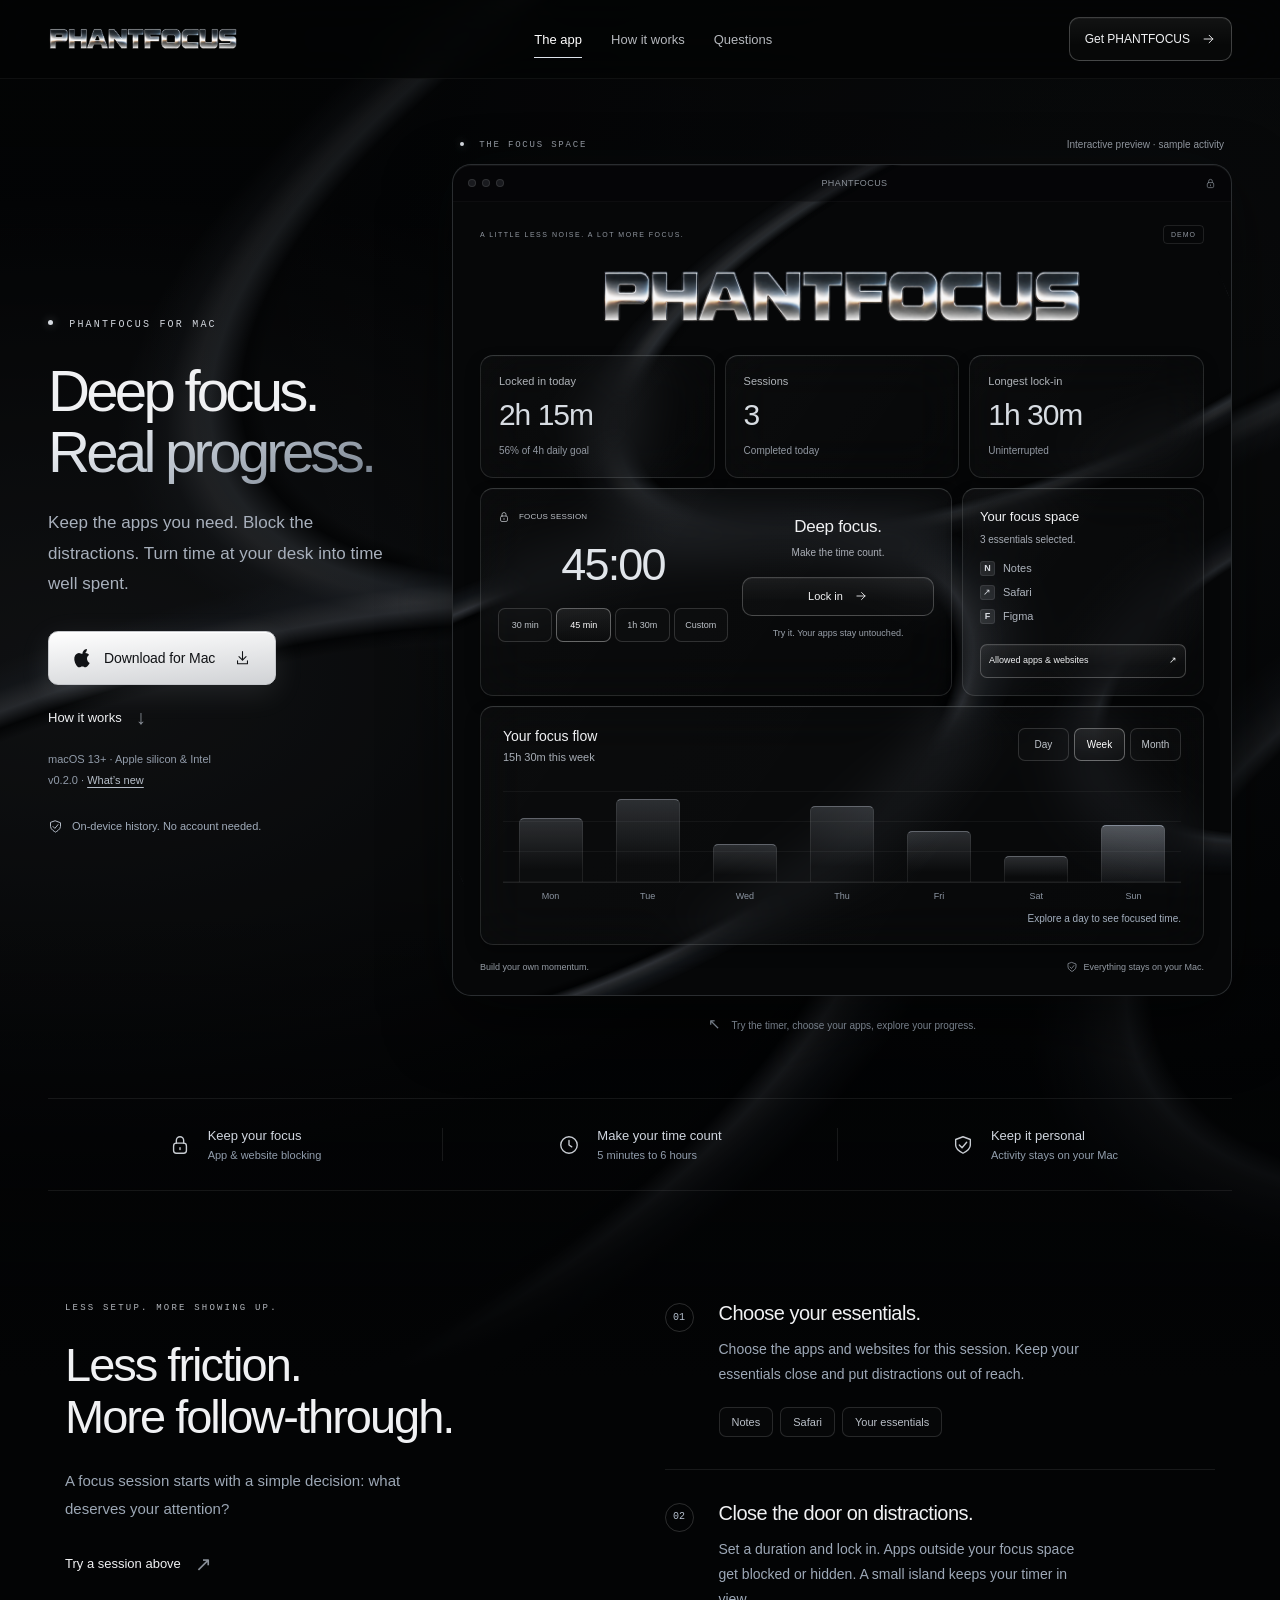
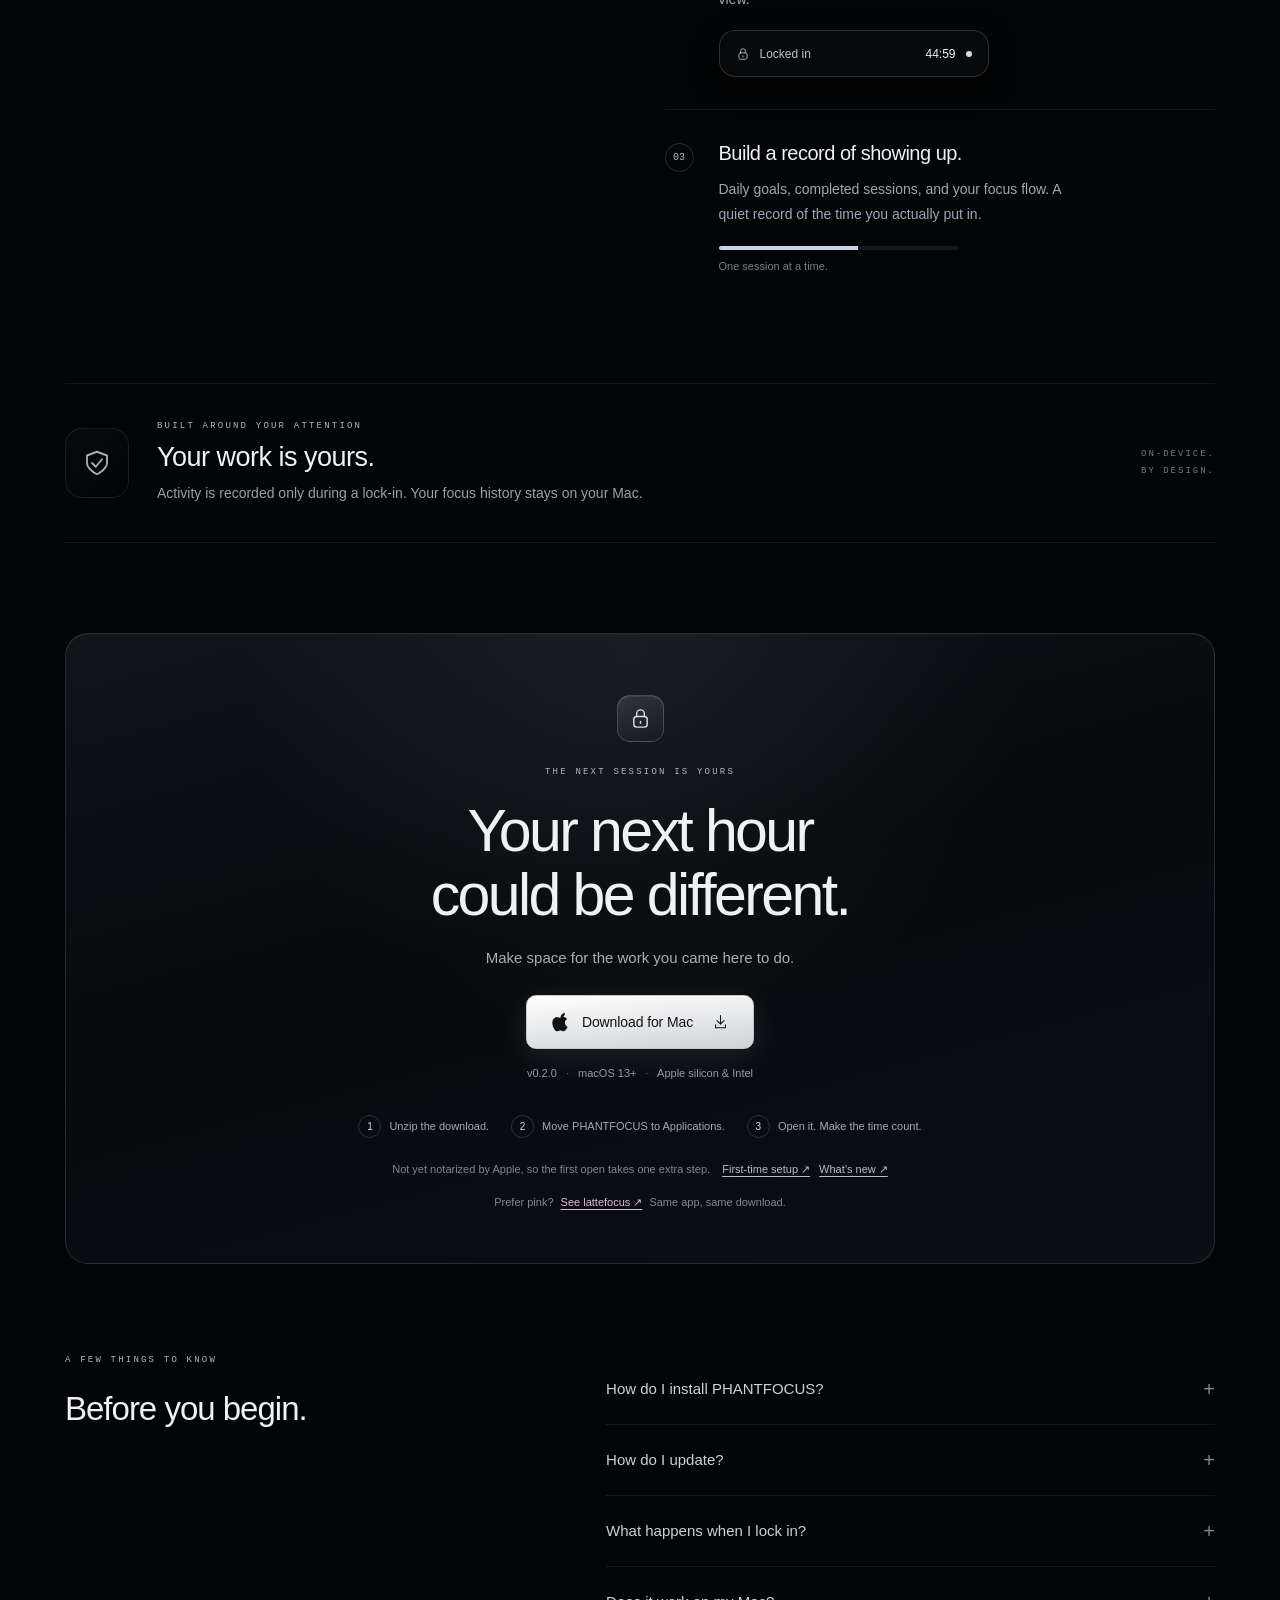
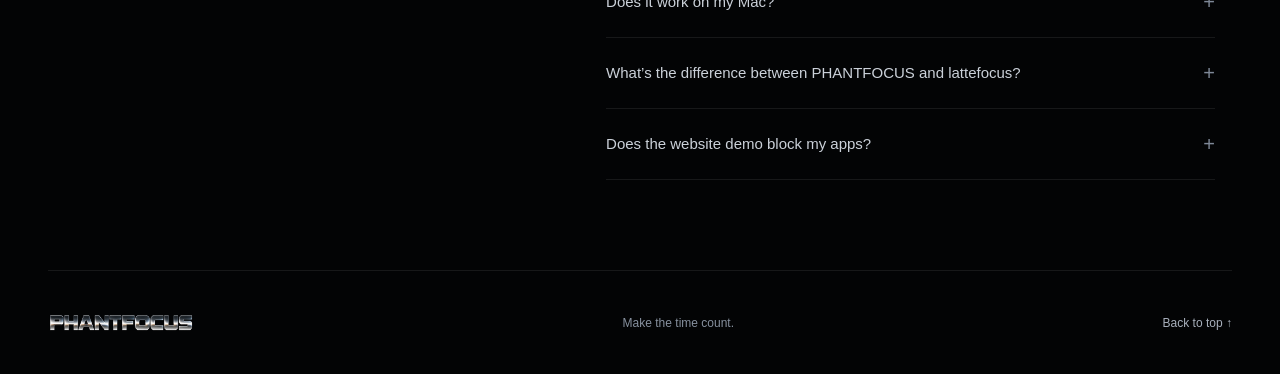
==== index.html @ ef70e416 "Website 0.2.0" ====
<!doctype html>
<html lang="en">
<head>
  <meta charset="utf-8">
  <meta name="viewport" content="width=device-width, initial-scale=1">
  <meta name="theme-color" content="#030405">
  <meta name="description" content="Make the time count. PHANTFOCUS for Mac gives your work a distraction-free space, a focus timer, and a clear view of your progress.">
  <title>PHANTFOCUS — Make the time count.</title>
  <link rel="canonical" href="https://megamind-rgb.github.io/phantfocus/">
  <meta property="og:type" content="website">
  <meta property="og:site_name" content="PHANTFOCUS">
  <meta property="og:title" content="PHANTFOCUS — Make the time count.">
  <meta property="og:description" content="A focus app for your Mac: keep the apps you need, block the distractions, and see how much you actually locked in. For macOS 13 and later, Apple silicon and Intel.">
  <meta property="og:url" content="https://megamind-rgb.github.io/phantfocus/">
  <meta property="og:image" content="https://megamind-rgb.github.io/phantfocus/assets/social-preview.jpg">
  <meta property="og:image:width" content="1200">
  <meta property="og:image:height" content="630">
  <meta property="og:image:alt" content="PHANTFOCUS: Deep focus. Real progress. The dashboard in black silk and chrome.">
  <meta name="twitter:card" content="summary_large_image">
  <link rel="icon" type="image/svg+xml" href="assets/app-icon.svg">
  <link rel="stylesheet" href="style.css">
  <!-- release.js (version, size, download link) comes first: app.js puts it on the page. -->
  <script src="release.js" defer></script>
  <script src="app.js" defer></script>
</head>
<body>
  <a class="skip" href="#main">Skip to content</a>
  <div class="silk" aria-hidden="true"></div>
  <svg class="icon-library" xmlns="http://www.w3.org/2000/svg" aria-hidden="true"><defs>
    <symbol id="arrow" viewBox="0 0 24 24"><path d="M5 12h14m-6-6 6 6-6 6"/></symbol>
    <symbol id="download" viewBox="0 0 24 24"><path d="M12 3v12m-5-5 5 5 5-5M5 16v4h14v-4"/></symbol>
    <symbol id="lock" viewBox="0 0 24 24"><rect x="5" y="10" width="14" height="11" rx="3"/><path d="M8 10V7a4 4 0 0 1 8 0v3m-4 5v2"/></symbol>
    <symbol id="shield" viewBox="0 0 24 24"><path d="m12 3 8 3v6c0 5-8 9-8 9s-8-4-8-9V6Z"/><path d="m8 12 3 3 5-6"/></symbol>
    <symbol id="clock" viewBox="0 0 24 24"><circle cx="12" cy="12" r="9"/><path d="M12 7v5l3 2"/></symbol>
    <symbol id="spark" viewBox="0 0 24 24"><path d="m12 3 2.5 6.5L21 12l-6.5 2.5L12 21l-2.5-6.5L3 12l6.5-2.5Z"/></symbol>
    <symbol id="check" viewBox="0 0 24 24"><path d="m5 12 4 4L19 6"/></symbol>
    <symbol id="apple" viewBox="0 0 24 24"><path fill="currentColor" stroke="none" d="M16.6 1.3c.2 1.8-.5 3.2-1.4 4.2-.9 1-2.3 1.8-3.8 1.7-.2-1.7.6-3.2 1.5-4.2 1-1 2.5-1.7 3.7-1.7ZM20 17.9c-.5 1.1-.8 1.6-1.5 2.6-.9 1.2-2.1 2.7-3.6 2.7-1.4 0-1.8-.9-3.7-.9-1.8 0-2.3.9-3.7.9-1.5 0-2.6-1.3-3.5-2.5C1.4 17 .8 11.7 2.5 9c1.2-1.9 3-3 4.7-3 1.5 0 2.6 1 3.9 1s2.4-1 4-1c1.5 0 3.1.9 4.2 2.3-3.7 2-3.1 7.2.7 9.6Z"/></symbol>
  </defs></svg>
  <div class="header-shell"><header class="site-header wrap">
    <a class="brand" href="#" aria-label="PHANTFOCUS home"><span class="chrome-wordmark"><img src="assets/phantfocus-chrome-wordmark.png" alt="PHANTFOCUS" width="2172" height="724"></span></a>
    <nav aria-label="Main navigation"><a href="#the-app">The app</a><a href="#how-it-works">How it works</a><a href="#questions">Questions</a></nav>
    <a class="button button-small" href="#download-app">Get PHANTFOCUS <svg><use href="#arrow"/></svg></a>
  </header></div>
  <main id="main">
    <section class="hero wrap" aria-labelledby="hero-title">
      <div class="hero-message"><p class="eyebrow"><span class="status-dot"></span> PHANTFOCUS FOR MAC</p>
      <h1 id="hero-title">Deep focus.<br><span>Real progress.</span></h1>
      <p class="hero-copy">Keep the apps you need. Block the distractions. Turn time at your desk into time well spent.</p>
      <div class="hero-actions"><a class="button button-primary" href="https://github.com/megamind-rgb/phantfocus/releases/latest/download/PHANTFOCUS.zip" data-release-link><svg><use href="#apple"/></svg> Download for Mac <svg class="download-icon"><use href="#download"/></svg></a><a class="text-link" href="#how-it-works">How it works <span>↓</span></a></div>
      <p class="compatibility"><span class="compat-line"><span class="release-value" data-release="minimum">macOS 13+</span> · Apple silicon & Intel</span><span class="compat-line"><span class="release-value" data-release="version">Latest version</span><span class="release-value" data-release-if="size" hidden> · <span class="release-value" data-release="size"></span></span> · <a class="release-link" data-release="notes" href="https://github.com/megamind-rgb/phantfocus/releases/latest">What’s new</a></span></p><div class="hero-assurance"><svg><use href="#shield"/></svg><span>On-device history. No account needed.</span></div></div>
      <div class="product-stage" id="the-app">
        <div class="stage-caption"><span><span class="status-dot"></span> THE FOCUS SPACE</span><span>Interactive preview · sample activity</span></div>
        <div class="app-window">
          <div class="window-top"><span class="traffic-lights" aria-hidden="true"><i></i><i></i><i></i></span><span>PHANTFOCUS</span><svg><use href="#lock"/></svg></div>
          <div class="dashboard">
            <div class="dashboard-top"><span class="dashboard-date">A LITTLE LESS NOISE. A LOT MORE FOCUS.</span><span class="demo-tag">DEMO</span></div>
            <div class="dashboard-brand chrome-wordmark"><img src="assets/phantfocus-chrome-wordmark.png" width="2172" height="724" alt="PHANTFOCUS"></div>
            <div class="metrics">
              <div class="glass metric"><span>Locked in today</span><strong>2h 15m</strong><small>56% of 4h daily goal</small></div>
              <div class="glass metric"><span>Sessions</span><strong>3</strong><small>Completed today</small></div>
              <div class="glass metric"><span>Longest lock-in</span><strong>1h 30m</strong><small>Uninterrupted</small></div>
            </div>
            <div class="session-grid">
              <div class="glass focus-panel">
                <div class="timer-side"><span class="panel-eyebrow"><svg><use href="#lock"/></svg> <span id="timer-label">FOCUS SESSION</span></span><output id="timer" role="timer" aria-live="off" aria-label="Preview countdown">45:00</output><div class="durations" role="group" aria-label="Preview duration"><button type="button" data-minutes="30" aria-pressed="false">30 min</button><button type="button" data-minutes="45" aria-pressed="true">45 min</button><button type="button" data-minutes="90" aria-pressed="false">1h 30m</button><button type="button" id="custom-duration" aria-pressed="false">Custom</button></div></div>
                <div class="focus-action"><h3>Deep focus.</h3><p>Make the time count.</p><button type="button" class="button" id="start-demo">Lock in <svg><use href="#arrow"/></svg></button><p class="demo-status" id="demo-status" role="status">Try it. Your apps stay untouched.</p></div>
              </div>
              <div class="glass space-panel"><h3>Your focus space</h3><p id="selection-count">3 essentials selected.</p><ul id="allowed-list"><li><span class="app-letter">N</span> Notes</li><li><span class="app-letter safari">↗</span> Safari</li><li><span class="app-letter">F</span> Figma</li></ul><button type="button" class="button" id="edit-apps">Allowed apps & websites <span>↗</span></button></div>
            </div>
            <div class="glass chart-panel"><div class="chart-top"><div><h3>Your focus flow</h3><p id="chart-total">15h 30m this week</p></div><div class="chart-ranges" role="group" aria-label="Activity period"><button type="button" data-range="day" aria-pressed="false">Day</button><button type="button" data-range="week" aria-pressed="true">Week</button><button type="button" data-range="month" aria-pressed="false">Month</button></div></div><div class="chart" id="chart" role="group" aria-label="Sample focused time this week"></div><div class="chart-labels" id="chart-labels" aria-hidden="true"></div><p class="chart-detail" id="chart-detail" role="status">Explore a day to see focused time.</p></div>
            <div class="dashboard-footer"><span>Build your own momentum.</span><span><svg><use href="#shield"/></svg> Everything stays on your Mac.</span></div>
          </div>
        </div>
        <p class="preview-note"><span class="preview-arrow">↖</span> Try the timer, choose your apps, explore your progress.</p>
      </div>
    </section>
    <section class="principles wrap" aria-label="Made for focused work"><span><svg><use href="#lock"/></svg><span><b>Keep your focus</b><small>App & website blocking</small></span></span><span><svg><use href="#clock"/></svg><span><b>Make your time count</b><small>5 minutes to 6 hours</small></span></span><span><svg><use href="#shield"/></svg><span><b>Keep it personal</b><small>Activity stays on your Mac</small></span></span></section>
    <section class="workflow wrap" id="how-it-works" aria-labelledby="workflow-title"><div class="section-intro"><p class="eyebrow">LESS SETUP. MORE SHOWING UP.</p><h2 id="workflow-title">Less friction.<br>More follow-through.</h2><p>A focus session starts with a simple decision: what deserves your attention?</p><a class="text-link" href="#the-app">Try a session above <span>↗</span></a></div><div class="steps"><article><span class="step-number">01</span><div><h3>Choose your essentials.</h3><p>Choose the apps and websites for this session. Keep your essentials close and put distractions out of reach.</p><div class="step-chips"><span>Notes</span><span>Safari</span><span>Your essentials</span></div></div></article><article><span class="step-number">02</span><div><h3>Close the door on distractions.</h3><p>Set a duration and lock in. Apps outside your focus space get blocked or hidden. A small island keeps your timer in view.</p><div class="island"><svg><use href="#lock"/></svg><span>Locked in</span><span class="island-time">44:59</span><i></i></div></div></article><article><span class="step-number">03</span><div><h3>Build a record of showing up.</h3><p>Daily goals, completed sessions, and your focus flow. A quiet record of the time you actually put in.</p><div class="small-progress"><span></span><small>One session at a time.</small></div></div></article></div></section>
    <section class="privacy wrap"><div class="privacy-symbol"><svg><use href="#shield"/></svg></div><div><p class="eyebrow">BUILT AROUND YOUR ATTENTION</p><h2>Your work is yours.</h2><p>Activity is recorded only during a lock-in. Your focus history stays on your Mac.</p></div><span class="privacy-stamp">ON-DEVICE.<br>BY DESIGN.</span></section>
    <section class="download-section wrap" id="download-app" aria-labelledby="download-title"><div class="download-glow" aria-hidden="true"></div><div class="download-badge"><svg><use href="#lock"/></svg></div><p class="eyebrow">THE NEXT SESSION IS YOURS</p><h2 id="download-title">Your next hour<br>could be different.</h2><p>Make space for the work you came here to do.</p><a class="button button-primary" href="https://github.com/megamind-rgb/phantfocus/releases/latest/download/PHANTFOCUS.zip" data-release-link><svg><use href="#apple"/></svg> Download for Mac <svg class="download-icon"><use href="#download"/></svg></a><p class="compatibility"><span class="release-value" data-release="version">Latest version</span> <span class="release-value" data-release-if="size" hidden><span>·</span> <span class="release-value" data-release="size"></span> </span><span>·</span> <span class="release-value" data-release="minimum">macOS 13+</span> <span>·</span> Apple silicon & Intel</p><div class="install-steps"><span><b>1</b> Unzip the download.</span><span><b>2</b> Move PHANTFOCUS to Applications.</span><span><b>3</b> Open it. Make the time count.</span></div><p class="release-note">Not yet notarized by Apple, so the first open takes one extra step. <a href="#install-question">First-time setup ↗</a><a class="release-link" data-release="notes" href="https://github.com/megamind-rgb/phantfocus/releases/latest">What’s new ↗</a></p><div class="site-switch">Prefer pink? <a href="lattefocus/index.html">See lattefocus ↗</a> Same app, same download.</div></section>
    <section class="faq wrap" id="questions" aria-labelledby="faq-title"><div><p class="eyebrow">A FEW THINGS TO KNOW</p><h2 id="faq-title">Before you begin.</h2></div><div class="faq-list"><details id="install-question"><summary>How do I install PHANTFOCUS?<span>+</span></summary><p>Download PHANTFOCUS. Safari unzips it for you; in other browsers, double-click PHANTFOCUS.zip. Move PHANTFOCUS to your Applications folder and open it.</p><p>The first time, macOS says it can’t verify PHANTFOCUS, because it isn’t notarized by Apple yet. Close that message, then open System Settings → Privacy & Security, scroll down, click Open Anyway and enter your password. On macOS 13 and 14 you can also Control-click the app and choose Open, then Open.</p><p>When PHANTFOCUS asks, allow Accessibility: it keeps the Dock and other apps away during a lock-in. At your first lock-in, macOS also asks to let PHANTFOCUS control System Events and your browser. Allow both: that’s how it sees which app and tab are in front and blocks anything not on your list. Clicked Don’t Allow? Turn PHANTFOCUS on in System Settings → Privacy & Security → Accessibility or Automation.</p></details><details id="update-question"><summary>How do I update?<span>+</span></summary><p>PHANTFOCUS looks for new versions by itself. When there’s one, an Update button appears at the top of the dashboard: click it, then Install and Relaunch. It downloads and checks the new version, then reopens. Your history and settings stay. You can also choose PHANTFOCUS → Check for Updates… at any time.</p><p>During a lock-in the update waits: click Update again after the time is up. If PHANTFOCUS can’t replace itself, for example when it runs straight from Downloads or your Mac account isn’t an administrator, it tells you. Then quit it, download the new version from this page and replace the copy in Applications.</p><p>Have version 0.1.0? That one can’t update itself yet: quit it, download PHANTFOCUS once more from this page, replace the copy in Applications and open it like the first time. Your history stays. After that, it updates itself.</p></details><details><summary>What happens when I lock in?<span>+</span></summary><p>Your chosen apps and websites stay available. Other apps that come to the front are blocked or hidden, depending on your blocking mode. Sessions don’t pause; if you need to end one early, hold Exit for three seconds.</p></details><details><summary>Does it work on my Mac?<span>+</span></summary><p>PHANTFOCUS runs on macOS 13 Ventura or newer, on both Apple silicon and Intel Macs. A notch is not required to use the app.</p></details><details><summary>What’s the difference between PHANTFOCUS and lattefocus?<span>+</span></summary><p>Two looks, one app. PHANTFOCUS pairs black silk with chrome and clear glass. lattefocus brings pink tones and frosted glass, with light and dark appearances. Switch in Settings → Look. Your timer, blocking, and progress are shared. Prefer pink? <a href="lattefocus/index.html">See lattefocus</a>: it’s the same download.</p></details><details><summary>Does the website demo block my apps?<span>+</span></summary><p>No. The preview here only demonstrates the timer and dashboard in your browser, with sample activity. Download the Mac app to use focus blocking and track your own sessions.</p></details></div></section>
  </main>
  <footer class="site-footer wrap"><a class="brand" href="#" aria-label="Back to top"><span class="chrome-wordmark"><img src="assets/phantfocus-chrome-wordmark.png" width="2172" height="724" alt="PHANTFOCUS"></span></a><p>Make the time count.</p><a href="#main">Back to top ↑</a></footer>
  <dialog id="download-dialog" aria-labelledby="download-dialog-title"><div class="dialog-heading"><h2 id="download-dialog-title">Make yourself a focus space.</h2><button type="button" class="close-dialog" aria-label="Close installation guide">×</button></div><p>Your download includes both PHANTFOCUS and lattefocus.</p><ol class="download-guide"><li><b>Unzip</b><span>Safari unzips it for you. Otherwise, double-click PHANTFOCUS.zip.</span></li><li><b>Move to Applications</b><span>Drag PHANTFOCUS into Applications, then open it.</span></li><li><b>Open Anyway, just once</b><span>macOS can’t verify it yet: it isn’t notarized by Apple. Click Done (or OK), then System Settings → Privacy & Security, scroll down, Open Anyway, and enter your password. On macOS 13–14 you can also Control-click the app → Open → Open.</span></li><li><b>Allow access</b><span>Allow Accessibility when asked. At your first lock-in, let it control System Events and your browser.</span></li></ol><p class="install-caution">After that, PHANTFOCUS updates itself. Choose your look in Settings → Look.</p><button type="button" class="button button-primary close-dialog">Got it <svg><use href="#check"/></svg></button></dialog>
  <dialog id="custom-dialog" aria-labelledby="custom-title"><form id="custom-form"><div class="dialog-heading"><h2 id="custom-title">Your time. Your call.</h2><button type="button" class="close-dialog" aria-label="Close custom duration">×</button></div><p>Choose a preview session from 5 minutes to 6 hours.</p><label for="custom-minutes">Duration in minutes</label><input id="custom-minutes" type="number" min="5" max="360" step="5" value="60" required><button class="button button-primary" type="submit">Set duration <svg><use href="#check"/></svg></button></form></dialog>
  <dialog id="apps-dialog" aria-labelledby="apps-title"><form id="apps-form"><div class="dialog-heading"><h2 id="apps-title">Only the essentials.</h2><button type="button" class="close-dialog" aria-label="Close focus space">×</button></div><p>Choose a focus space for this browser demo.</p><div class="app-options"><label><input type="checkbox" name="apps" value="Notes" checked> Notes</label><label><input type="checkbox" name="apps" value="Safari" checked> Safari</label><label><input type="checkbox" name="apps" value="Figma" checked> Figma</label><label><input type="checkbox" name="apps" value="Pages"> Pages</label><label><input type="checkbox" name="apps" value="Notion"> Notion</label><label><input type="checkbox" name="apps" value="wikipedia.org"> wikipedia.org</label></div><p id="apps-error" role="status"></p><button class="button button-primary" type="submit">Save focus space <svg><use href="#check"/></svg></button></form></dialog>
</body>
</html>
---- style.css ----
@charset "UTF-8";
:root{color-scheme:dark;--bg:#030405;--ink:#f0f1f3;--muted:#a3a7ad;--line:rgba(225,231,240,.14);--glass:rgba(255,255,255,.023);font-family:-apple-system,BlinkMacSystemFont,"Segoe UI",sans-serif;font-synthesis:none;scroll-behavior:smooth;scroll-padding-top:34px}
*{box-sizing:border-box}body{margin:0;background:var(--bg);color:var(--ink);-webkit-font-smoothing:antialiased}a{color:inherit;text-decoration:none}button,input{font:inherit}button,a,input,summary{-webkit-tap-highlight-color:transparent}button{cursor:pointer}button:disabled{cursor:default;opacity:.45}a,button,summary{touch-action:manipulation}svg{width:20px;height:20px;fill:none;stroke:currentColor;stroke-width:1.5;stroke-linecap:round;stroke-linejoin:round;flex:none}h1,h2,h3,p{margin:0}button:focus-visible,a:focus-visible,summary:focus-visible,input:focus-visible{outline:2px solid #fff;outline-offset:5px}::selection{background:#c1c5ca;color:#07090b}.icon-library{position:absolute;width:0;height:0;overflow:hidden}.wrap{width:min(1120px,calc(100% - 80px));margin-inline:auto}.silk{position:absolute;top:0;left:0;width:100%;height:1550px;overflow:hidden;pointer-events:none;z-index:-1;background:radial-gradient(ellipse at 90% 17%,#b9c2ca10 0,transparent 55%),radial-gradient(ellipse at 5% 49%,#c0c6d01b 0,transparent 50%)}.silk:before,.app-window:before{content:"";position:absolute;inset:-20%;transform:rotate(-23deg);pointer-events:none;background:radial-gradient(ellipse 72% 37% at 97% 78%,transparent 39%,#444a5280 41%,#a0a7b426 42%,#1a1e2466 45%,transparent 49%),radial-gradient(ellipse 105% 43% at 12% 58%,transparent 43%,#010203c9 44.6%,#5b606985 46.5%,#aeb5c231 47.3%,#262c3566 49%,transparent 52%),radial-gradient(ellipse 95% 36% at 82% 31%,transparent 48%,#050607 49.2%,#454b5194 51.2%,#afb4bd33 52.3%,#282c3255 54%,transparent 57%)}.silk:after{content:"";position:absolute;inset:0;background:linear-gradient(180deg,#03040550,transparent 30%,transparent 65%,var(--bg))}.skip{position:fixed;top:-100px;left:20px;z-index:100;background:white;color:black;padding:16px;border-radius:8px}.skip:focus{top:16px}.site-header{height:102px;display:flex;align-items:center;justify-content:space-between;gap:30px}.brand{width:185px;display:block;flex:none}.chrome-wordmark{display:block;position:relative;overflow:hidden;aspect-ratio:2130/254}.chrome-wordmark img{display:block;width:101.972%;max-width:none;height:auto;position:absolute;top:-85.827%;left:-1.033%}.site-header nav{display:flex;gap:31px;font-size:12px;color:#b5b8bd}.site-header nav a{transition:color .2s}.site-header nav a:hover{color:#fff}.button{display:inline-flex;align-items:center;justify-content:center;gap:11px;min-height:48px;border:1px solid #ffffff38;border-radius:10px;background:linear-gradient(180deg,#ffffff0b,transparent 65%),#ffffff05;color:var(--ink);font-weight:500;font-size:13px;padding:0 19px;box-shadow:inset 0 1px 0 #ffffff0a;transition:background .2s,transform .2s,border-color .2s}.button:hover{background-color:#ffffff10;border-color:#ffffff65;transform:translateY(-1px)}.button-small{min-height:38px;font-size:11px;padding:0 15px}.button-small svg{width:15px}.button-primary{min-height:53px;color:#101215;border-color:#c5c7cb;background:linear-gradient(175deg,#fff,#d0d2d5);padding:0 24px;box-shadow:0 4px 24px #ffffff09,inset 0 1px 0 #fff;font-size:13px;letter-spacing:-.1px}.button-primary:hover{background:linear-gradient(175deg,#fff,#f0f1f2);border-color:white}.download-icon{margin-left:8px;width:17px}.hero{text-align:center;padding-top:65px}.eyebrow{font-family:ui-monospace,"SF Mono",Menlo,monospace;font-size:9px;letter-spacing:2.2px;font-weight:500;color:#b2b6bc;line-height:1.5}.status-dot{width:5px;height:5px;display:inline-block;background:#d7dce2;border-radius:50%;vertical-align:2px;margin-right:8px;box-shadow:0 0 10px #d7dce277}.hero h1{font-size:clamp(58px,6.9vw,94px);font-weight:500;letter-spacing:-5.3px;line-height:1.04;margin:25px 0 23px}.hero h1 span{background:linear-gradient(180deg,#edeff2 15%,#8c939c 100%);background-clip:text;-webkit-background-clip:text;color:transparent}.hero-copy{font-size:15px;color:#9fa4ad;line-height:1.85;letter-spacing:.05px}.hero-actions{display:flex;align-items:center;justify-content:center;gap:29px;margin:31px 0 16px}.text-link{font-size:12px;display:inline-flex;gap:16px;align-items:center}.text-link:hover{color:#fff;text-decoration:underline;text-underline-offset:4px}.text-link span{color:#898f98;font-size:20px}.compatibility{font-size:10px;color:#969ca5;line-height:1.8}.compatibility span{margin:0 6px;color:#5d626a}.product-stage{margin-top:73px;text-align:left;scroll-margin-top:28px}.stage-caption{display:flex;justify-content:space-between;align-items:center;margin:0 8px 14px;color:#959ba4;font-size:9px}.stage-caption>span:first-child{font-family:ui-monospace,"SF Mono",Menlo,monospace;letter-spacing:1.8px;font-size:9px}.stage-caption .status-dot{width:4px;height:4px;vertical-align:1px}.app-window{position:relative;isolation:isolate;overflow:hidden;background:#060708;border:1px solid #a1a9b044;border-radius:16px;box-shadow:0 45px 100px #000b,0 1px 0 #ffffff13 inset}.app-window:before{z-index:-1;opacity:.92;inset:-10%;transform:rotate(-23deg)}.window-top{height:34px;background:#03040566;border-bottom:1px solid #ffffff08;display:flex;justify-content:space-between;align-items:center;padding:0 15px;color:#8a9098;font-size:8px;letter-spacing:.4px}.window-top>svg{width:11px;height:11px}.traffic-lights{display:flex;gap:6px}.traffic-lights i{width:7px;height:7px;border-radius:50%;background:#656b7338;border:1px solid #ffffff1a}.dashboard{padding:25px 65px 23px}.dashboard-top{display:flex;justify-content:space-between;align-items:center;color:#9197a0;font-size:7px;letter-spacing:1.5px}.demo-tag{border:1px solid #ffffff1a;padding:4px 6px;border-radius:4px;letter-spacing:1px;font-size:6px}.dashboard-brand{width:60%;margin:21px auto 32px}.metrics{display:grid;grid-template-columns:repeat(3,1fr);gap:13px}.glass{border:1px solid #dbe0e523;border-top-color:#e7edf033;background:linear-gradient(125deg,#ffffff06,#ffffff02);border-radius:13px;box-shadow:0 7px 15px #0005,inset 0 1px 0 #ffffff04;backdrop-filter:blur(26px);-webkit-backdrop-filter:blur(26px)}.metric{padding:20px 24px 17px}.metric>span{display:block;font-size:10px;color:#afb3b8}.metric strong{display:block;margin:11px 0 9px;font-weight:300;font-size:34px;letter-spacing:-1px;line-height:1.1;color:#d7dce2}.metric small{font-size:9px;color:#9399a2}.session-grid{display:grid;grid-template-columns:2.05fr 1fr;gap:13px;margin-top:13px}.focus-panel{display:grid;grid-template-columns:1.2fr 1fr;gap:20px;padding:25px 22px}.panel-eyebrow{display:flex;align-items:center;gap:9px;color:#c0c4ca;font-size:8px;letter-spacing:.2px}.panel-eyebrow svg{width:12px;height:12px}#timer{display:block;font-size:53px;letter-spacing:-2px;font-weight:300;color:#e1e5ea;font-variant-numeric:tabular-nums;text-align:center;line-height:1.5;margin:4px -10px 8px}.durations,.chart-ranges{display:flex;gap:5px}.durations button,.chart-ranges button{padding:7px 9px;background:#ffffff04;border:1px solid #ffffff26;border-radius:7px;color:#bfc4ca;font-size:9px;white-space:nowrap;transition:background .2s,border-color .2s}.durations button:hover,.chart-ranges button:hover{background:#ffffff12}.durations button[aria-pressed=true],.chart-ranges button[aria-pressed=true]{border-color:#ffffff55;background:linear-gradient(#ffffff13,#ffffff03);color:#fff}.focus-action{text-align:center;padding-top:3px}.focus-action h3{font-size:18px;font-weight:500;letter-spacing:-.3px}.focus-action>p{font-size:9px;margin:9px 0 20px;color:#acb0b8}.focus-action .button{width:100%;min-height:39px;font-size:11px;padding:0 12px;justify-content:center}.focus-action .button svg{width:14px}.focus-action .demo-status{font-size:8px;line-height:1.6;margin:12px -8px 0;min-height:25px;color:#9aa1ab}.space-panel{padding:19px 22px 15px}.space-panel h3{font-size:14px;font-weight:500}.space-panel>p{font-size:9px;color:#a7acb5;margin-top:8px}.space-panel ul{margin:13px 0;padding:0;list-style:none;min-height:67px}.space-panel li{display:flex;align-items:center;gap:8px;font-size:10px;color:#aeb4bd;margin-bottom:7px}.app-letter{width:13px;height:13px;display:inline-grid;place-items:center;border-radius:3px;background:#b6bec322;color:#d9dce2;font-size:8px;font-weight:600;border:1px solid #d8dfea18}.space-panel .button{min-height:27px;padding:0 10px;font-size:8px;border-radius:7px;width:100%;justify-content:space-between;gap:4px}.chart-panel{margin-top:13px;padding:21px 26px 16px}.chart-top{display:flex;justify-content:space-between;align-items:flex-start}.chart-top h3{font-size:14px;font-weight:500}.chart-top p{font-size:10px;color:#a7adb5;margin:7px 0 0}.chart-ranges button{font-size:9px;min-width:51px}.chart{display:grid;grid-template-columns:repeat(7,1fr);align-items:end;height:89px;gap:25px;padding:0 8px;margin-top:20px;background:repeating-linear-gradient(to top,#ffffff0b 0,#ffffff0b 1px,transparent 1px,transparent 30px);border-bottom:1px solid #ffffff17}.chart .bar{position:relative;min-height:3px;max-width:64px;justify-self:center;width:100%;background:linear-gradient(180deg,#c8d0dd2e,#ffffff03 80%);border-top:1px solid #d6deeb6b;border-left:1px solid #ffffff14;border-right:1px solid #ffffff14;border-radius:5px 5px 0 0;transition:height .45s ease}.chart .bar:last-child{background:linear-gradient(180deg,#d8e1ee53,#d2dcf00d);border-top-color:#dbe6fa8c}.chart-labels{display:grid;grid-template-columns:repeat(7,1fr);padding:0 8px;gap:25px;font-size:8px;color:#8d96a3;text-align:center;margin-top:8px}.dashboard-footer{display:flex;justify-content:space-between;margin-top:19px;color:#949ba4;font-size:8px}.dashboard-footer>span:last-child{display:flex;gap:5px;align-items:center}.dashboard-footer svg{width:10px;height:10px}.preview-note{text-align:center;font-size:10px;color:#8c929b;margin-top:20px}.principles{margin-top:71px;display:flex;align-items:center;justify-content:space-around;border-block:1px solid #ffffff13;padding:27px 0;color:#a8aeb7}.principles>span{display:flex;align-items:center;gap:12px;font-size:12px}.principles svg{width:16px;height:16px;color:#c7cbd1}.workflow{padding-block:118px 109px;display:grid;grid-template-columns:1fr 1fr;gap:80px}.section-intro h2,.faq h2{font-size:46px;line-height:1.12;letter-spacing:-1.9px;font-weight:400;margin-top:23px}.section-intro>p:last-child{font-size:14px;line-height:1.8;color:#9098a2;margin-top:23px}.steps article{display:flex;gap:30px;padding-block:30px;border-top:1px solid #ffffff15}.steps article:first-child{padding-top:0;border:0}.steps article:last-child{padding-bottom:0}.step-number{font:10px/1.7 ui-monospace,monospace;color:#737c88}.steps h3{font-size:18px;font-weight:400;letter-spacing:-.4px}.steps p{font-size:12px;line-height:1.8;color:#969ea9;margin-top:12px;max-width:365px}.step-chips{display:flex;gap:7px;margin-top:19px}.step-chips span{font-size:9px;border:1px solid #ffffff22;padding:7px 10px;border-radius:7px;background:#ffffff04;color:#bac0c8}.island{display:flex;gap:10px;align-items:center;width:260px;max-width:100%;height:42px;margin-top:18px;padding:0 16px;border:1px solid #ffffff27;border-radius:16px;background:#070809;box-shadow:0 9px 24px #0008;color:#bbc2cc;font-size:10px}.island svg{width:12px;height:12px}.island-time{margin-left:auto;font-variant-numeric:tabular-nums;color:#f0f1f3}.island i{width:6px;height:6px;background:#d5dbe3;border-radius:50%;box-shadow:0 0 9px #d5dbe339}.small-progress{margin-top:18px;width:220px}.small-progress>span{display:block;height:4px;background:linear-gradient(90deg,#cad3df 58%,#ffffff12 58%);border-radius:3px}.small-progress small{display:block;font-size:9px;color:#747f8f;margin-top:9px}.privacy{border-block:1px solid #ffffff14;padding:38px 0;display:flex;align-items:center;gap:28px}.privacy-symbol{width:64px;height:70px;display:grid;place-items:center;border:1px solid #ffffff15;border-radius:17px;background:linear-gradient(135deg,#ffffff07,transparent)}.privacy-symbol svg{width:30px;height:30px;color:#a4adb9}.privacy h2{font-size:23px;font-weight:400;letter-spacing:-.5px;margin-top:9px}.privacy p:last-child{font-size:12px;color:#98a1ad;line-height:1.7;margin-top:9px}.privacy .eyebrow{font-size:8px}.privacy-stamp{margin-left:auto;font:8px/1.9 ui-monospace,monospace;letter-spacing:2px;color:#727d8b}.download-section{text-align:center;padding-block:123px 101px}.download-section h2{font-size:65px;letter-spacing:-2.9px;line-height:1.12;font-weight:400;margin:23px 0 19px}.download-section>p:not(.eyebrow):not(.compatibility):not(.release-note){font-size:14px;color:#98a1ad}.download-section>.button{margin-block:31px 15px}.install-steps{display:flex;justify-content:center;gap:24px;margin:41px 0 22px;color:#a3aab4;font-size:10px}.install-steps span{display:flex;align-items:center;gap:8px}.install-steps b{width:21px;height:21px;border:1px solid #ffffff26;border-radius:50%;display:inline-grid;place-items:center;font-size:9px;font-weight:400;color:#d3d8df}.release-note{font-size:10px;color:#7e8897;line-height:1.8}.release-note a{margin-left:9px;text-decoration:underline;text-underline-offset:3px;color:#b6bec9}.faq{display:grid;grid-template-columns:1fr 1.5fr;gap:80px;padding-block:61px 111px;border-top:1px solid #ffffff14}.faq h2{font-size:30px;letter-spacing:-1px}.faq details{border-bottom:1px solid #ffffff14}.faq summary{padding:22px 0;display:flex;align-items:center;justify-content:space-between;gap:25px;cursor:pointer;font-size:13px;line-height:1.6;list-style:none;color:#cbd1d9}.faq summary::-webkit-details-marker{display:none}.faq summary span{font-size:20px;line-height:1;color:#7e8897;font-weight:300;transition:transform .2s}.faq details[open] summary span{transform:rotate(45deg)}.faq details p{font-size:12px;line-height:1.9;color:#949eac;padding:0 22px 25px 0}.site-footer{min-height:104px;display:flex;align-items:center;justify-content:space-between;gap:20px;border-top:1px solid #ffffff14}.site-footer .brand{width:146px}.site-footer p{font-size:11px;color:#87919f}.site-footer>a:last-child{font-size:10px;color:#a8b0bc}.site-footer>a:last-child:hover{text-decoration:underline}dialog{width:min(450px,calc(100% - 36px));padding:30px;background:#101216;color:#f0f1f3;border:1px solid #ffffff35;border-radius:17px;box-shadow:0 30px 100px #000a}dialog::backdrop{background:#000a;backdrop-filter:blur(8px)}.dialog-heading{display:flex;align-items:center;justify-content:space-between;gap:20px}dialog h2{font-size:22px;letter-spacing:-.5px;font-weight:400}.dialog-heading .close-dialog{background:transparent;border:0;color:#aab0b9;font-size:26px;line-height:1;padding:4px 8px}dialog p{font-size:12px;line-height:1.8;color:#a3acb9;margin:15px 0 22px}dialog label{display:block;font-size:12px;color:#c0c7d2;margin-top:15px}dialog input[type=number]{width:100%;padding:12px;background:#ffffff07;border:1px solid #ffffff29;border-radius:8px;color:white;margin-top:10px}.app-options{display:grid;grid-template-columns:1fr 1fr;gap:6px 12px;margin-bottom:20px}.app-options label{display:flex;gap:9px;align-items:center;margin:0;padding:10px 0}.app-options input{accent-color:#cbd2dd;width:16px;height:16px}dialog .button-primary{margin-top:20px;width:100%}#apps-error{margin:0;min-height:18px;color:#f2c5c5;font-size:11px}.app-window.is-running{border-color:#b6c5d36b}.app-window.is-running .demo-tag{color:#eef2f8;border-color:#d4dfed55}
@media(min-width:1500px){.hero{padding-top:80px}.wrap{max-width:1140px}}
@media(max-width:1000px){.wrap{width:calc(100% - 48px)}.site-header nav{gap:20px}.dashboard{padding:23px 32px}.dashboard-brand{width:64%}.focus-panel{gap:15px;padding:22px 17px}.durations button{padding:7px 6px;font-size:8px}#timer{font-size:46px}.space-panel{padding:19px 17px}.metric{padding:19px}.workflow,.faq{gap:45px}.hero h1{letter-spacing:-4px}.install-steps{gap:17px;font-size:9px}}
@media(max-width:760px){.wrap{width:calc(100% - 36px)}.site-header{height:79px;gap:20px}.site-header .brand{width:151px}.site-header nav{display:none}.button-small{font-size:10px;min-height:36px}.hero{padding-top:44px}.hero h1{font-size:68px;letter-spacing:-3.9px;margin-top:23px}.hero-copy{font-size:13px}.hero-actions{gap:22px}.text-link{font-size:10px;gap:8px}.hero-actions .button-primary{min-height:49px;padding:0 19px;font-size:12px}.eyebrow{font-size:8px;letter-spacing:1.6px}.product-stage{margin-top:54px}.stage-caption{margin-inline:2px;font-size:8px}.stage-caption>span:first-child{font-size:8px;letter-spacing:1px}.dashboard{padding:20px}.dashboard-top{font-size:6px;letter-spacing:1px}.dashboard-brand{width:74%;margin:23px auto}.metric{padding:16px}.metric strong{font-size:28px}.metric small{font-size:8px}.metric>span{font-size:9px}.session-grid{grid-template-columns:1fr}.focus-panel{padding:22px;gap:24px;grid-template-columns:1.2fr 1fr}#timer{font-size:57px;margin:1px 0 9px}.durations button{flex:1;padding:8px 4px;font-size:9px}.focus-action{padding-top:8px}.focus-action h3{font-size:20px}.focus-action .button{min-height:43px}.focus-action>p{font-size:11px}.focus-action .demo-status{font-size:9px}.space-panel{display:grid;grid-template-columns:1fr 1fr;column-gap:16px;padding:18px 22px}.space-panel h3{grid-column:1}.space-panel>p{grid-column:1}.space-panel ul{grid-column:2;grid-row:1/4;margin:0;min-height:0;display:flex;justify-content:flex-end;align-items:center;gap:7px;flex-wrap:wrap;align-content:center}.space-panel li{font-size:9px;gap:4px;margin:0}.space-panel .button{grid-column:1;margin-top:10px;max-width:190px;min-height:28px}.chart-panel{padding:20px}.chart{gap:16px}.chart-labels{gap:16px}.principles{margin-top:46px;padding:23px 0;gap:16px}.principles>span{font-size:9px;gap:7px}.principles svg{width:14px;height:14px}.workflow{padding:73px 6px;grid-template-columns:1fr;gap:48px}.section-intro h2{font-size:43px;margin-top:18px}.section-intro>p:last-child br{display:none}.section-intro>p:last-child{font-size:13px;margin-top:18px}.steps p{max-width:none}.steps article{gap:25px;padding-block:29px}.steps h3{font-size:19px}.privacy{gap:18px;padding-block:28px}.privacy-symbol{width:52px;height:61px;flex:none}.privacy-stamp{display:none}.privacy h2{font-size:22px}.privacy p:last-child{font-size:11px}.download-section{padding-block:77px 63px}.download-section h2{font-size:49px;letter-spacing:-2px}.install-steps{flex-wrap:wrap;margin-top:30px;gap:15px 22px;font-size:10px}.download-section .compatibility{font-size:9px}.faq{grid-template-columns:1fr;gap:22px;padding-block:45px 70px}.faq h2{font-size:29px;margin-top:16px}.faq summary{font-size:13px}.site-footer{min-height:93px;gap:10px}.site-footer .brand{width:125px}.site-footer p{font-size:9px}.site-footer>a:last-child{font-size:9px}.preview-note{font-size:9px}.dashboard-footer{font-size:7px}}
@media(max-width:440px){.hero h1{font-size:58px;letter-spacing:-3.6px}.hero-actions{flex-direction:column;gap:16px;margin-top:25px}.compatibility{font-size:9px}.hero-copy{font-size:12px}.product-stage{margin-top:42px}.stage-caption{gap:8px}.stage-caption>span:first-child{font-size:7px}.stage-caption>span:last-child{font-size:7px}.dashboard{padding:14px 12px}.dashboard-top{font-size:5px}.metric{padding:13px 11px}.metric>span{font-size:7px;white-space:nowrap}.metric strong{font-size:25px;margin:10px 0 7px}.metric small{font-size:6px}.metrics{gap:7px}.dashboard-brand{width:82%;margin:21px auto}.focus-panel{padding:18px 13px;gap:14px;grid-template-columns:1.16fr 1fr}.focus-action h3{font-size:17px}.focus-action>p{font-size:9px}.focus-action .demo-status{font-size:7px}.panel-eyebrow{font-size:7px;gap:5px}#timer{font-size:44px;margin:5px -6px 9px}.durations{gap:3px}.durations button{font-size:7px;padding:7px 3px}.focus-action .button{min-height:35px;font-size:10px;padding:0 8px}.space-panel{padding:15px}.space-panel h3{font-size:12px}.space-panel ul{gap:7px;flex-direction:column;align-items:flex-end}.space-panel .button{font-size:7px}.chart-panel{padding:16px}.chart-top h3{font-size:12px}.chart-top p{font-size:8px}.chart-ranges{gap:3px}.chart-ranges button{font-size:7px;min-width:35px;padding:6px}.chart{height:76px;gap:10px}.chart-labels{font-size:7px;gap:10px}.dashboard-footer{font-size:6px}.dashboard-footer svg{width:8px;height:8px}.principles{flex-wrap:wrap;gap:18px 22px}.principles>span{font-size:9px}.download-section h2{font-size:45px}.install-steps{flex-direction:column;align-items:center;gap:12px}.release-note{font-size:9px}.release-note a{display:block;margin:4px 0 0}.site-footer p{display:none}.privacy .eyebrow{font-size:7px;letter-spacing:1.2px}.window-top{height:29px}.site-header .brand{width:137px}.button-small{font-size:9px;padding:0 10px;gap:7px}}
@media(prefers-reduced-motion:reduce){:root{scroll-behavior:auto}*,*:before,*:after{transition:none!important;animation:none!important}}

/* Refined website composition: the original app, brought into the foreground. */
:root{scroll-padding-top:104px}
.wrap{width:min(1320px,calc(100% - 96px))}
.header-shell{position:sticky;top:0;z-index:20;background:rgba(3,4,5,.78);backdrop-filter:blur(22px);-webkit-backdrop-filter:blur(22px);border-bottom:1px solid #ffffff0d}
.site-header{height:78px}.site-header .brand{width:190px}.site-header nav{font-size:13px;gap:29px}
.site-header nav a{position:relative;padding:18px 0}.site-header nav a[aria-current]{color:#fff}
.site-header nav a[aria-current]:after{content:"";position:absolute;bottom:7px;left:0;width:100%;height:1px;background:#dde3eb}
.button-small{min-height:42px;font-size:12px}.button{min-height:44px}.button-primary{min-height:54px;font-size:14px;box-shadow:0 1px 0 #fff inset,0 8px 30px #e6edf31a}
.silk{height:1380px;opacity:.64}
.hero{display:grid;grid-template-columns:minmax(280px,.76fr) minmax(0,1.62fr);gap:38px;align-items:center;padding-top:60px;padding-bottom:62px;text-align:left;min-height:760px}
.hero-message{padding-bottom:25px}.hero .eyebrow{font-size:10px;letter-spacing:2.2px;color:#d1d5dc}
.hero h1{font-size:clamp(44px,4.55vw,74px);line-height:1.06;letter-spacing:-3.8px;margin:28px 0 25px;font-weight:500}
.hero h1 span{white-space:nowrap;background:linear-gradient(155deg,#f2f4f7 9%,#b7bfc9 52%,#747e8b);background-clip:text;-webkit-background-clip:text}
.hero-copy{font-size:17px;line-height:1.8;color:#a8b0bc;max-width:340px}
.hero-actions{justify-content:flex-start;align-items:flex-start;flex-direction:column;gap:21px;margin:31px 0 20px}.text-link{font-size:13px;gap:14px}
.hero .compatibility{font-size:11px;line-height:1.9;color:#919ba9}
.hero-assurance{margin-top:28px;display:flex;align-items:center;gap:9px;font-size:11px;color:#a1acbb}.hero-assurance svg{width:15px;height:15px;color:#c0c9d5}
.product-stage{margin:0;min-width:0;scroll-margin-top:109px}.stage-caption{font-size:10px;margin-bottom:14px}.stage-caption>span:first-child{font-size:9px}
.app-window{border-radius:19px;box-shadow:0 26px 65px #0009,0 0 65px #a5bac408,0 1px 0 #ffffff17 inset;border-color:#ced9e22e;transition:border-color .3s,box-shadow .3s}
.app-window:hover{border-color:#ced9e24a;box-shadow:0 26px 65px #0009,0 0 80px #a5bac40f,0 1px 0 #ffffff17 inset}
.window-top{height:37px;font-size:9px}.traffic-lights{gap:6px}.traffic-lights i{width:8px;height:8px}
.dashboard{padding:23px 27px 21px}.dashboard-top{font-size:7px}.demo-tag{font-size:7px;padding:5px 7px}.dashboard-brand{width:67%;margin:24px auto 29px}
.metric{padding:19px 18px}.metric>span{font-size:11px}.metric strong{font-size:30px}.metric small{font-size:10px}
.metrics,.session-grid{gap:10px}.session-grid{margin-top:10px;grid-template-columns:1.95fr 1fr}
.focus-panel{padding:22px 17px;gap:14px}.panel-eyebrow{font-size:8px}#timer{font-size:45px;letter-spacing:-1.8px;line-height:1.4;margin:10px -6px 12px}.durations{gap:4px}.durations button{padding:8px 5px;font-size:9px;flex:1;min-height:34px}
.focus-action{padding-top:6px}.focus-action h3{font-size:17px}.focus-action>p{font-size:10px;line-height:1.5;margin:8px 0 17px}.focus-action .button{font-size:11px;min-height:39px}.focus-action .demo-status{font-size:9px;line-height:1.5;margin:11px 0 0}
.space-panel{padding:20px 17px 17px}.space-panel h3{font-size:13px}.space-panel>p{font-size:10px;line-height:1.5}.space-panel ul{margin-top:14px;min-height:70px}.space-panel li{font-size:11px;margin-bottom:9px}.app-letter{width:15px;height:15px;font-size:9px}.space-panel .button{min-height:34px;font-size:9px;padding:0 8px;line-height:1.5}
.chart-panel{margin-top:10px;padding:21px 22px 15px}.chart-top h3{font-size:14px}.chart-top p{font-size:11px}.chart-ranges button{font-size:10px;min-height:33px}
.chart{height:96px;gap:18px;margin-top:24px}.chart .bar{padding:0;border-bottom:0;cursor:pointer;color:#e1e6ec;font:10px/1.4 inherit;transition:height .4s,background .2s;min-height:5px;appearance:none}
.chart .bar:before{content:attr(data-tip);position:absolute;bottom:calc(100% + 7px);left:50%;transform:translateX(-50%) translateY(3px);padding:4px 6px;border-radius:4px;background:#31363d;color:#fff;font-size:9px;white-space:nowrap;opacity:0;transition:opacity .18s,transform .18s;pointer-events:none;border:1px solid #ffffff22}
.chart .bar:after{content:"";position:absolute;inset:auto 0 0;min-height:35px;height:100%}
.chart .bar:is(:hover,:focus-visible,.is-inspected){background:linear-gradient(180deg,#e9eef780,#d2dcf019);border-top-color:#dbe6fac9}
.chart .bar:is(:hover,:focus-visible):before{opacity:1;transform:translateX(-50%) translateY(0)}
.chart .bar:focus-visible{outline-offset:4px;outline-width:1px}
.chart-labels{font-size:9px;gap:18px}.chart-detail{font-size:10px;min-height:16px;color:#a4afbe;text-align:right;margin-top:12px}
.dashboard-footer{font-size:9px;line-height:1.6;margin-top:15px}.dashboard-footer svg{width:12px;height:12px}.preview-note{font-size:10px;margin-top:16px;line-height:1.6;color:#a4afbe}.preview-arrow{font-size:15px;margin-right:8px}
.principles{margin-top:0;padding:29px 0;justify-content:space-between}.principles>span{gap:17px;flex:1;justify-content:center}.principles>span+span{border-left:1px solid #ffffff16}.principles svg{width:22px;height:22px}.principles b{display:block;font-size:13px;font-weight:500;color:#d0d6df}.principles small{display:block;margin-top:6px;font-size:11px;color:#929ead}
.workflow{max-width:1150px;padding-block:111px;gap:108px;grid-template-columns:1fr 1.12fr}.section-intro h2{font-size:47px;letter-spacing:-2px}.section-intro>p:last-of-type{font-size:15px;line-height:1.9;max-width:340px;margin-top:23px;color:#9ca7b5}.section-intro>.text-link{margin-top:28px}
.steps article{gap:25px;padding-block:32px}.step-number{width:29px;height:29px;display:grid;place-items:center;border:1px solid #ffffff29;border-radius:50%;font-size:10px;flex:none;color:#b4bfcd;line-height:1;margin-top:1px}.steps h3{font-size:20px;letter-spacing:-.5px}.steps p{font-size:14px;line-height:1.8;color:#9da8b7}.step-chips span{font-size:11px;padding:8px 12px}.island{height:47px;width:270px;font-size:12px}.island svg{width:14px;height:14px}.small-progress{width:240px}.small-progress small{font-size:11px;margin-top:10px}
.privacy{max-width:1150px;padding-block:36px}.privacy h2{font-size:27px}.privacy p:last-child{font-size:14px}.privacy .eyebrow{font-size:9px}.privacy-stamp{font-size:9px}
.download-section{position:relative;isolation:isolate;overflow:hidden;max-width:1150px;margin-top:90px;padding:61px 35px 50px;border:1px solid #dbe5f121;border-radius:23px;background:linear-gradient(165deg,#10151a,#07090c 45%,#0b1016);box-shadow:inset 0 1px 0 #ffffff09}
.download-glow{position:absolute;z-index:-1;pointer-events:none;width:75%;aspect-ratio:1;top:-65%;left:12%;background:radial-gradient(ellipse,#b4c5db13,transparent 65%)}
.download-badge{width:47px;height:47px;margin:0 auto 24px;border:1px solid #d6e5f233;border-radius:13px;background:linear-gradient(155deg,#d6e5f222,#d6e5f203);display:grid;place-items:center;box-shadow:inset 0 1px 0 #dceaff1a}.download-badge svg{width:23px;height:23px;color:#d5deeb}
.download-section h2{font-size:59px;letter-spacing:-2.6px;line-height:1.08;margin:21px 0}.download-section>p:not(.eyebrow):not(.compatibility):not(.release-note){font-size:15px;color:#a5afbd}.download-section>.button{margin-top:29px}.download-section .compatibility{font-size:11px}.install-steps{font-size:11px;gap:22px;margin-top:31px}.install-steps b{width:23px;height:23px;font-size:10px}.release-note{font-size:11px;line-height:1.8}
.faq{max-width:1150px;border-top:0;padding-block:90px;grid-template-columns:1fr 1.35fr;gap:90px}.faq h2{font-size:33px}.faq summary{font-size:15px;padding-block:23px}.faq details p{font-size:14px;line-height:1.9;padding-bottom:24px}.site-footer{min-height:104px}.site-footer p,.site-footer>a:last-child{font-size:12px}
.close-dialog{min-width:40px;min-height:40px;display:inline-flex;align-items:center;justify-content:center}.dialog-heading h2{line-height:1.3}dialog{padding:28px}dialog p{font-size:13px;line-height:1.8}.download-guide{list-style:none;counter-reset:install;padding:0;margin:25px 0}.download-guide li{counter-increment:install;position:relative;padding-left:40px;margin-top:21px}.download-guide li:before{content:counter(install);position:absolute;left:0;top:1px;border:1px solid #ffffff29;width:25px;height:25px;display:grid;place-items:center;border-radius:50%;font-size:11px;color:#bdc9d9}.download-guide b{display:block;font-size:14px;font-weight:500}.download-guide span{display:block;font-size:12px;color:#a6b2c2;line-height:1.7;margin-top:5px}.install-caution{padding-top:18px;border-top:1px solid #ffffff16;color:#aab6c5;font-size:11px!important}.button.close-dialog{font-size:14px}.app-options label{min-height:44px;margin:0;font-size:13px}.app-options input{width:18px;height:18px}
@media(min-width:1500px){.hero{padding-top:75px;min-height:815px}.wrap{max-width:1400px}.workflow,.privacy,.download-section,.faq{max-width:1150px}.hero h1{font-size:72px}.dashboard{padding:26px 34px}.metric strong{font-size:35px}#timer{font-size:53px}.hero-copy{font-size:18px}}
@media(max-width:1049px){.wrap{width:calc(100% - 64px)}.hero{grid-template-columns:1fr;gap:44px;min-height:0;padding-block:61px 47px}.hero-message{padding:0;text-align:center;max-width:760px;margin:auto}.hero h1{font-size:74px;letter-spacing:-4px;margin:22px 0}.hero-copy{max-width:470px;margin:auto;font-size:17px}.hero-actions{flex-direction:row;align-items:center;justify-content:center;gap:27px;margin:25px 0 16px}.hero .compatibility br{display:none}.hero .compatibility br:after{content:" · "}.hero-assurance{justify-content:center;margin-top:16px}.product-stage{width:min(100%,970px);margin:auto}.dashboard{padding:25px 38px}.focus-panel{padding:25px 22px;gap:20px}#timer{font-size:54px}.focus-action h3{font-size:21px}.focus-action>p{font-size:11px}.space-panel h3{font-size:15px}.space-panel .button{font-size:10px}.workflow{gap:60px}.section-intro h2{font-size:42px}.download-section{margin-top:75px}.faq{gap:55px}}
@media(max-width:760px){:root{scroll-padding-top:92px}.wrap{width:calc(100% - 36px)}.site-header{height:72px;gap:14px}.site-header .brand{width:157px}.site-header .button-small{min-height:40px;font-size:11px}.site-header nav{display:none}.hero{padding-top:43px;gap:33px;padding-bottom:35px}.hero h1{font-size:62px;letter-spacing:-3.4px;line-height:1.07;margin:22px 0}.hero-copy{font-size:16px;max-width:370px;line-height:1.8}.hero .eyebrow{font-size:9px}.hero-actions{gap:19px;margin-top:26px}.hero-actions .button-primary{min-height:52px;font-size:13px}.hero-actions .text-link{font-size:12px}.hero .compatibility{font-size:10px;line-height:1.8}.hero .compatibility br{display:block}.hero-assurance{font-size:11px;margin-top:15px}.stage-caption{font-size:9px;gap:16px;line-height:1.6;margin-bottom:11px}.stage-caption>span:first-child{font-size:8px;letter-spacing:1px}.app-window{border-radius:15px}.dashboard{padding:20px}.dashboard-top{font-size:7px;letter-spacing:1px}.demo-tag{font-size:7px}.dashboard-brand{width:76%;margin:24px auto 28px}.metrics{gap:9px}.metric{padding:17px 14px}.metric>span{font-size:11px;line-height:1.5}.metric strong{font-size:29px;margin:10px 0 8px;letter-spacing:-1px}.metric small{font-size:10px;line-height:1.5;display:block}.session-grid{grid-template-columns:1fr;gap:11px;margin-top:11px}.focus-panel{padding:23px;gap:22px;grid-template-columns:1fr 1fr}.panel-eyebrow{font-size:10px}.panel-eyebrow svg{width:14px;height:14px}#timer{font-size:53px;margin:10px -8px 13px}.durations button{font-size:10px;min-height:40px;padding:7px 5px}.focus-action{padding-top:8px}.focus-action h3{font-size:22px}.focus-action>p{font-size:12px;margin:10px 0 22px}.focus-action .button{min-height:44px;font-size:12px}.focus-action .demo-status{font-size:10px;line-height:1.7}.space-panel{display:grid;grid-template-columns:1fr 1fr;gap:0 18px;padding:23px}.space-panel h3{font-size:16px}.space-panel>p{font-size:11px}.space-panel ul{min-height:0;margin:0;gap:10px;align-content:center}.space-panel li{font-size:11px;gap:6px;line-height:1.5;margin:0}.space-panel .button{font-size:11px;min-height:40px;max-width:230px;margin-top:16px}.app-letter{width:17px;height:17px;font-size:10px}.chart-panel{padding:23px;margin-top:11px}.chart-top h3{font-size:16px}.chart-top p{font-size:12px;line-height:1.6;margin-top:7px}.chart-ranges{gap:4px}.chart-ranges button{font-size:11px;min-height:40px;min-width:49px}.chart{height:112px;gap:17px}.chart-labels{font-size:10px;gap:17px}.chart-detail{font-size:11px;margin-top:16px}.dashboard-footer{font-size:9px;gap:15px;line-height:1.7;margin-top:18px}.dashboard-footer>span:first-child{display:none}.dashboard-footer>span:last-child{margin:auto}.preview-note{font-size:11px;line-height:1.7;margin-top:17px}.principles{padding:23px 0;gap:0;justify-content:center}.principles>span{gap:10px;padding:0 14px}.principles b{font-size:11px;line-height:1.5}.principles small{font-size:10px;line-height:1.6;margin-top:4px}.principles svg{width:17px;height:17px}.workflow{padding:70px 8px;grid-template-columns:1fr;gap:38px}.section-intro h2{font-size:43px}.section-intro>p:last-of-type{max-width:440px;font-size:15px}.section-intro>.text-link{margin-top:22px}.steps p{font-size:14px}.steps h3{font-size:20px}.steps article{gap:20px}.step-chips{gap:6px}.step-chips span{font-size:11px}.privacy{padding:30px 8px;gap:21px}.privacy h2{font-size:26px}.privacy p:last-child{font-size:13px;line-height:1.8}.privacy-symbol{width:54px;height:63px}.privacy .eyebrow{font-size:8px}.download-section{margin-top:61px;padding:42px 24px 32px}.download-section h2{font-size:46px;letter-spacing:-2px}.download-section>p:not(.eyebrow):not(.compatibility):not(.release-note){font-size:14px;line-height:1.8}.install-steps{font-size:11px;gap:14px;flex-direction:column;align-items:center;margin:30px 0 24px}.release-note{font-size:11px}.release-note a{display:block;margin:6px 0 0}.download-section .compatibility{font-size:10px}.faq{padding-block:61px 66px;grid-template-columns:1fr;gap:21px}.faq h2{font-size:32px}.faq summary{font-size:14px;min-height:67px;padding-block:21px}.faq details p{font-size:13px}.site-footer p{font-size:11px}.site-footer>a:last-child{font-size:11px}.site-footer .brand{width:140px}.site-footer{min-height:90px}.eyebrow{font-size:9px}}
@media(max-width:520px){.site-header .brand{width:143px}.site-header .button-small{font-size:10px;padding:0 11px}.hero h1{font-size:clamp(43px,13.6vw,53px);letter-spacing:-2.8px}.hero-copy{font-size:15px;max-width:315px}.hero-actions{flex-direction:column;gap:17px}.hero-actions .button-primary{min-width:220px}.hero-assurance{font-size:10px}.dashboard{padding:18px 13px}.dashboard-top{font-size:6px;letter-spacing:.6px}.dashboard-brand{width:89%;margin:23px auto 26px}.metrics{gap:7px}.metric{padding:14px 10px}.metric>span{font-size:10px;line-height:1.5;white-space:normal;min-height:30px}.metric strong{font-size:24px;margin:8px 0}.metric small{font-size:9px;line-height:1.6}.focus-panel{display:flex;flex-direction:column;gap:0;padding:22px 20px}.timer-side{width:100%}.panel-eyebrow{justify-content:center;font-size:10px}#timer{font-size:68px;letter-spacing:-2px;line-height:1.3;margin:14px 0 16px}.durations{gap:7px}.durations button{min-height:44px;font-size:11px;padding:8px 4px}.focus-action{border-top:1px solid #ffffff14;margin-top:23px;padding-top:21px}.focus-action h3{font-size:22px}.focus-action>p{font-size:12px;margin:8px 0 18px}.focus-action .button{min-height:46px;font-size:13px;max-width:240px;margin:auto;display:flex}.focus-action .demo-status{font-size:11px;min-height:0;margin-top:13px}.space-panel{display:block;padding:22px 20px}.space-panel h3{font-size:17px}.space-panel>p{font-size:12px;margin-top:8px}.space-panel ul{display:flex;flex-direction:row;justify-content:flex-start;gap:16px;flex-wrap:wrap;margin:18px 0}.space-panel li{font-size:12px}.space-panel .button{max-width:none;font-size:12px;min-height:44px;justify-content:center;gap:15px;margin:0}.chart-panel{padding:22px 17px}.chart-top{flex-direction:column;gap:16px}.chart-top h3{font-size:17px}.chart-top p{font-size:12px}.chart-ranges{width:100%;gap:6px}.chart-ranges button{flex:1;min-height:44px;font-size:12px}.chart{height:118px;gap:12px;padding:0 2px;margin-top:31px}.chart-labels{font-size:10px;gap:12px;padding:0 2px}.chart-detail{text-align:left;font-size:11px;margin-top:17px}.chart .bar:before{font-size:9px}.dashboard-footer{font-size:10px}.stage-caption{font-size:8px}.stage-caption>span:first-child{font-size:8px}.principles{flex-direction:column;align-items:stretch;gap:18px;padding:25px 6px}.principles>span{border:0!important;padding:0;justify-content:flex-start;gap:15px}.principles>span>span{display:flex;align-items:center;justify-content:space-between;width:100%;gap:15px}.principles b{font-size:12px}.principles small{font-size:11px;margin:0}.principles svg{width:19px;height:19px}.section-intro h2{font-size:37px;letter-spacing:-1.5px}.workflow{padding-inline:3px}.steps article{gap:15px}.steps h3{font-size:18px}.steps p{font-size:13px}.step-number{width:26px;height:26px;font-size:9px}.step-chips{flex-wrap:wrap}.privacy{align-items:flex-start;gap:16px}.privacy-symbol{width:44px;height:52px}.privacy-symbol svg{width:24px;height:24px}.privacy h2{font-size:23px}.download-section{padding:37px 18px 31px}.download-section h2{font-size:39px;letter-spacing:-1.7px}.download-section .eyebrow{font-size:8px;letter-spacing:1.5px}.download-section .compatibility{font-size:9px}.download-section>p:not(.eyebrow):not(.compatibility):not(.release-note){font-size:13px}.site-footer p{display:none}.preview-note{font-size:10px;padding-inline:12px}}
@media(prefers-reduced-motion:no-preference){.hero-message{animation:arrive .65s ease both}.product-stage{animation:arrive .85s .08s ease both}@keyframes arrive{from{transform:translateY(8px)}to{transform:translateY(0)}}}

.hero .compatibility .compat-line{display:block;margin:0;color:inherit}
.steps article>div,.section-intro{min-width:0}.small-progress{max-width:100%}
@media(max-width:760px){.workflow{grid-template-columns:minmax(0,1fr)}}

/* Release details from release.js, the What's new link, the link to lattefocus and the longer FAQ answers. */
[hidden]{display:none!important}
.compatibility .release-value{margin:0;color:inherit}
.release-link{text-decoration:underline;text-underline-offset:3px;color:#b6bec9;transition:color .2s}
.release-link:hover,.site-switch a:hover,.faq details a:hover{color:#fff}
.site-switch{margin-top:14px;font-size:11px;line-height:1.8;color:#7e8897}
.site-switch a{margin-inline:4px;text-decoration:underline;text-underline-offset:3px;color:#e2bccd;transition:color .2s}
.faq details p:not(:last-child){padding-bottom:12px}
.faq details a{text-decoration:underline;text-underline-offset:3px;color:#cbd1d9}
@media(max-width:760px){.site-switch{font-size:12px}}
@media(max-width:520px){.download-guide{margin:20px 0}.download-guide li{margin-top:15px}}
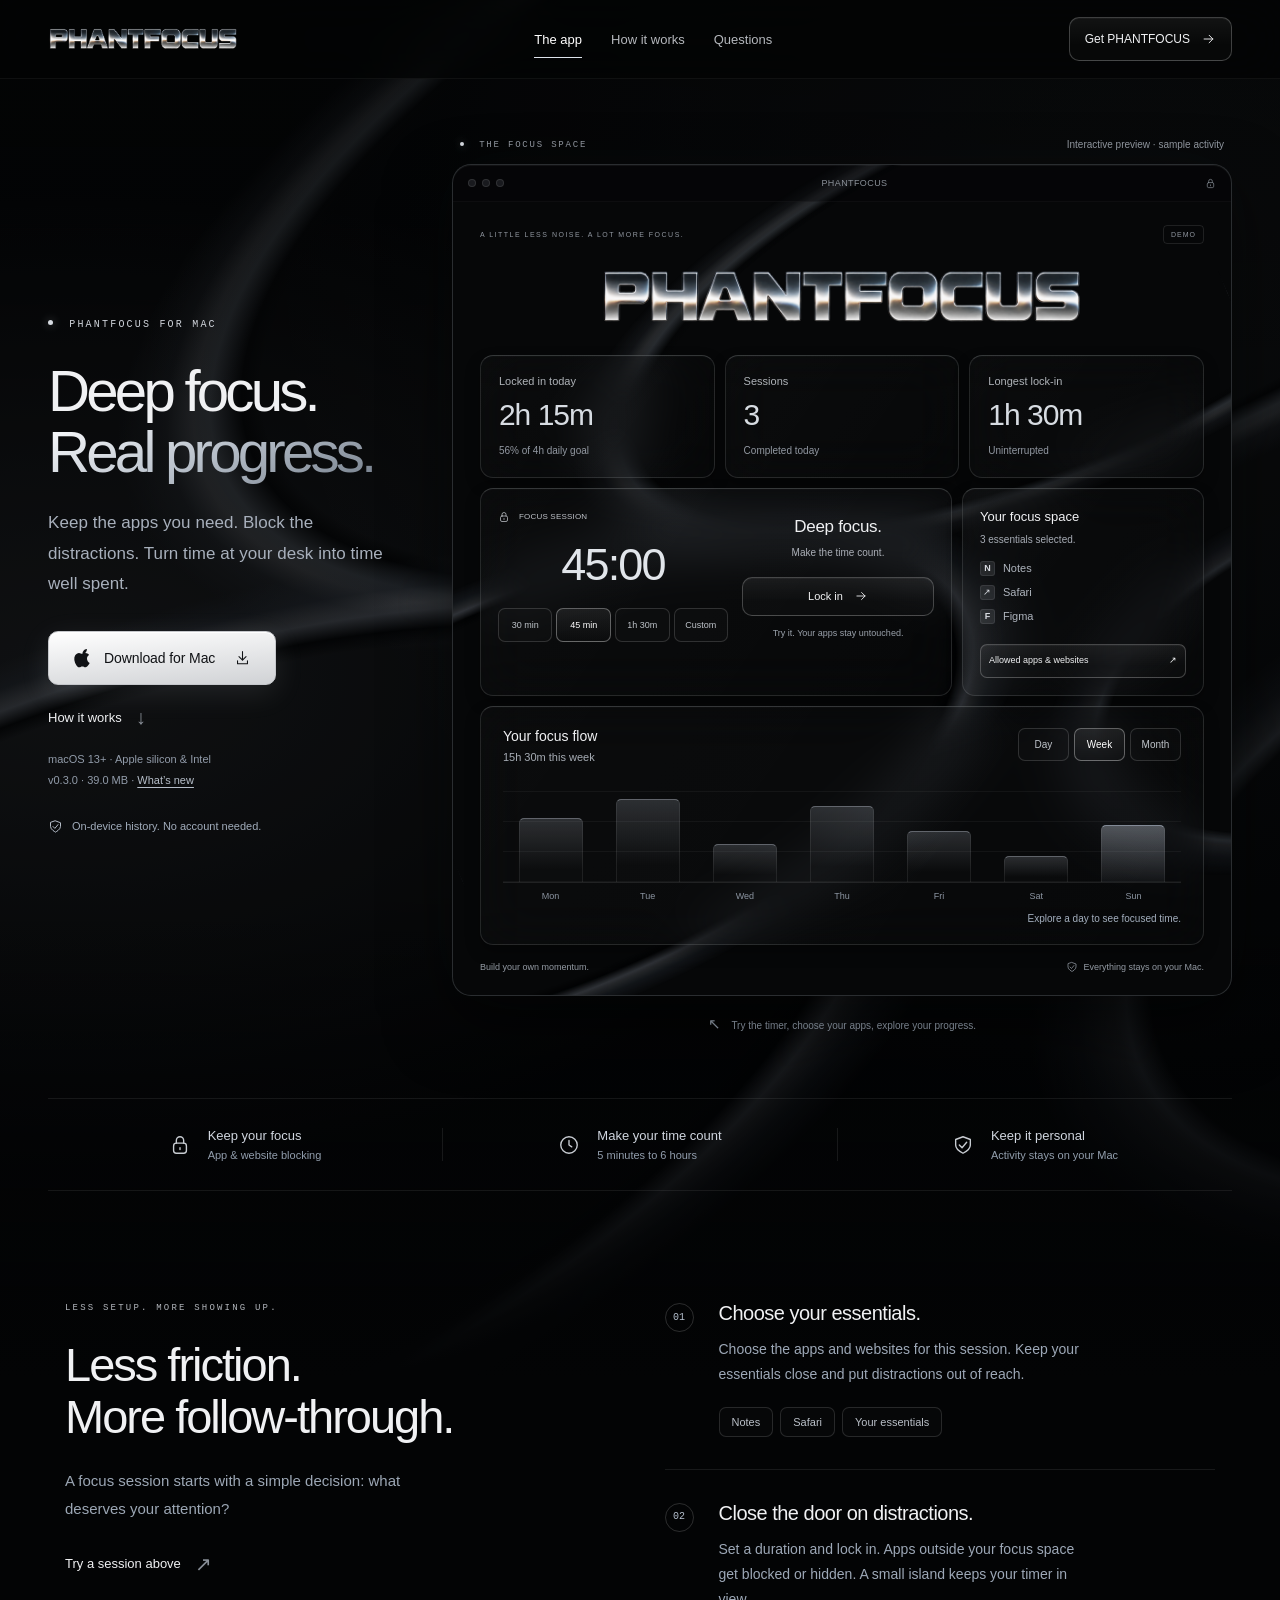
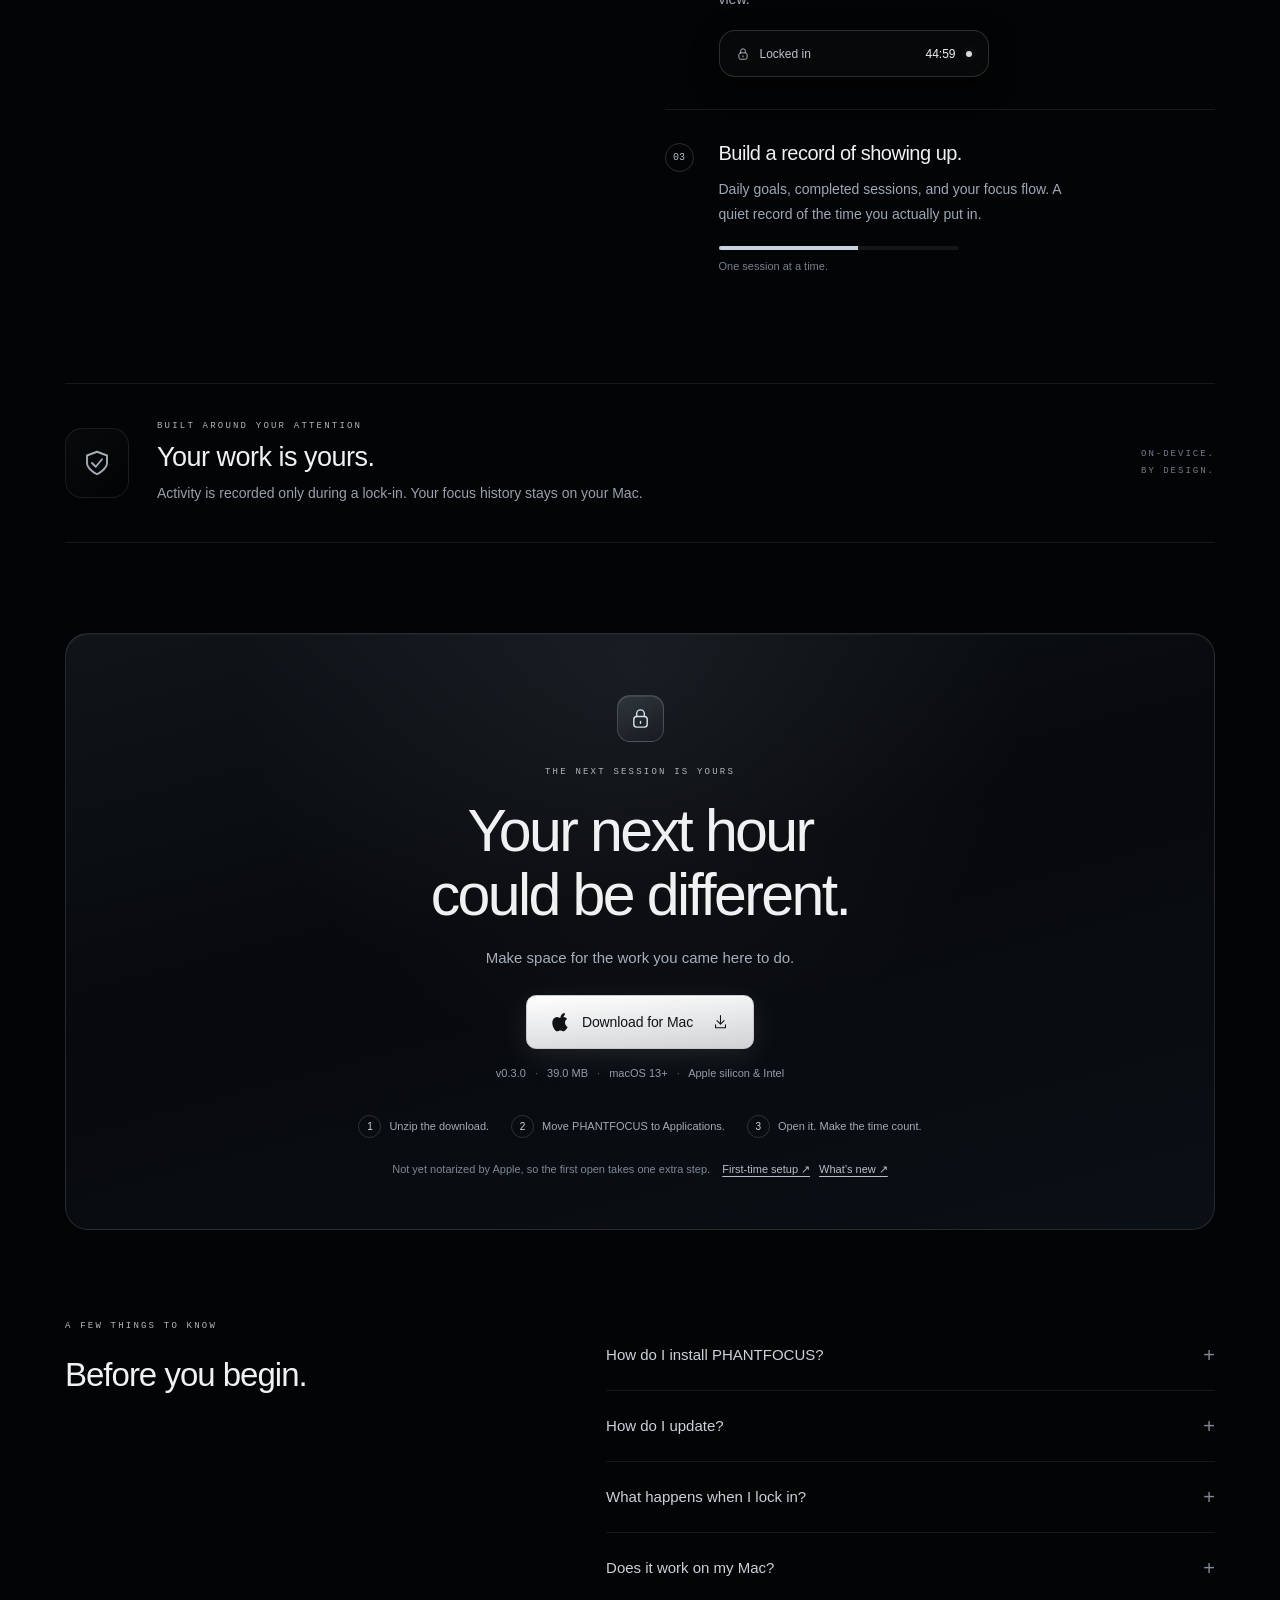
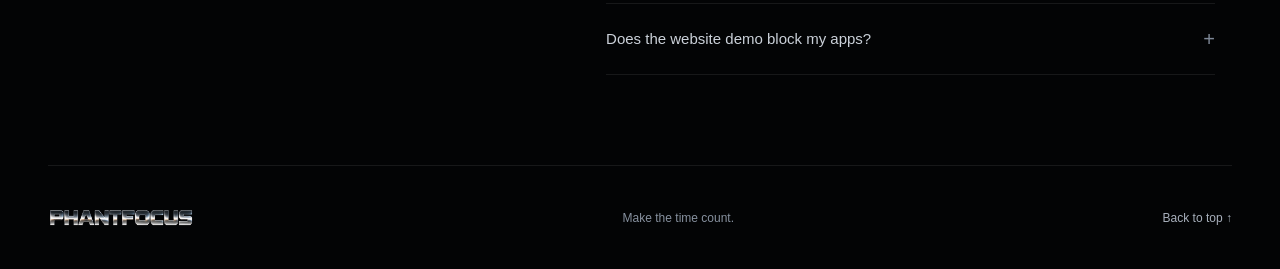
==== commit 30df584a: "Website 0.3.0" ====
--- a/index.html
+++ b/index.html
@@ -77,11 +77,11 @@
     <section class="principles wrap" aria-label="Made for focused work"><span><svg><use href="#lock"/></svg><span><b>Keep your focus</b><small>App & website blocking</small></span></span><span><svg><use href="#clock"/></svg><span><b>Make your time count</b><small>5 minutes to 6 hours</small></span></span><span><svg><use href="#shield"/></svg><span><b>Keep it personal</b><small>Activity stays on your Mac</small></span></span></section>
     <section class="workflow wrap" id="how-it-works" aria-labelledby="workflow-title"><div class="section-intro"><p class="eyebrow">LESS SETUP. MORE SHOWING UP.</p><h2 id="workflow-title">Less friction.<br>More follow-through.</h2><p>A focus session starts with a simple decision: what deserves your attention?</p><a class="text-link" href="#the-app">Try a session above <span>↗</span></a></div><div class="steps"><article><span class="step-number">01</span><div><h3>Choose your essentials.</h3><p>Choose the apps and websites for this session. Keep your essentials close and put distractions out of reach.</p><div class="step-chips"><span>Notes</span><span>Safari</span><span>Your essentials</span></div></div></article><article><span class="step-number">02</span><div><h3>Close the door on distractions.</h3><p>Set a duration and lock in. Apps outside your focus space get blocked or hidden. A small island keeps your timer in view.</p><div class="island"><svg><use href="#lock"/></svg><span>Locked in</span><span class="island-time">44:59</span><i></i></div></div></article><article><span class="step-number">03</span><div><h3>Build a record of showing up.</h3><p>Daily goals, completed sessions, and your focus flow. A quiet record of the time you actually put in.</p><div class="small-progress"><span></span><small>One session at a time.</small></div></div></article></div></section>
     <section class="privacy wrap"><div class="privacy-symbol"><svg><use href="#shield"/></svg></div><div><p class="eyebrow">BUILT AROUND YOUR ATTENTION</p><h2>Your work is yours.</h2><p>Activity is recorded only during a lock-in. Your focus history stays on your Mac.</p></div><span class="privacy-stamp">ON-DEVICE.<br>BY DESIGN.</span></section>
-    <section class="download-section wrap" id="download-app" aria-labelledby="download-title"><div class="download-glow" aria-hidden="true"></div><div class="download-badge"><svg><use href="#lock"/></svg></div><p class="eyebrow">THE NEXT SESSION IS YOURS</p><h2 id="download-title">Your next hour<br>could be different.</h2><p>Make space for the work you came here to do.</p><a class="button button-primary" href="https://github.com/megamind-rgb/phantfocus/releases/latest/download/PHANTFOCUS.zip" data-release-link><svg><use href="#apple"/></svg> Download for Mac <svg class="download-icon"><use href="#download"/></svg></a><p class="compatibility"><span class="release-value" data-release="version">Latest version</span> <span class="release-value" data-release-if="size" hidden><span>·</span> <span class="release-value" data-release="size"></span> </span><span>·</span> <span class="release-value" data-release="minimum">macOS 13+</span> <span>·</span> Apple silicon & Intel</p><div class="install-steps"><span><b>1</b> Unzip the download.</span><span><b>2</b> Move PHANTFOCUS to Applications.</span><span><b>3</b> Open it. Make the time count.</span></div><p class="release-note">Not yet notarized by Apple, so the first open takes one extra step. <a href="#install-question">First-time setup ↗</a><a class="release-link" data-release="notes" href="https://github.com/megamind-rgb/phantfocus/releases/latest">What’s new ↗</a></p><div class="site-switch">Prefer pink? <a href="lattefocus/index.html">See lattefocus ↗</a> Same app, same download.</div></section>
-    <section class="faq wrap" id="questions" aria-labelledby="faq-title"><div><p class="eyebrow">A FEW THINGS TO KNOW</p><h2 id="faq-title">Before you begin.</h2></div><div class="faq-list"><details id="install-question"><summary>How do I install PHANTFOCUS?<span>+</span></summary><p>Download PHANTFOCUS. Safari unzips it for you; in other browsers, double-click PHANTFOCUS.zip. Move PHANTFOCUS to your Applications folder and open it.</p><p>The first time, macOS says it can’t verify PHANTFOCUS, because it isn’t notarized by Apple yet. Close that message, then open System Settings → Privacy & Security, scroll down, click Open Anyway and enter your password. On macOS 13 and 14 you can also Control-click the app and choose Open, then Open.</p><p>When PHANTFOCUS asks, allow Accessibility: it keeps the Dock and other apps away during a lock-in. At your first lock-in, macOS also asks to let PHANTFOCUS control System Events and your browser. Allow both: that’s how it sees which app and tab are in front and blocks anything not on your list. Clicked Don’t Allow? Turn PHANTFOCUS on in System Settings → Privacy & Security → Accessibility or Automation.</p></details><details id="update-question"><summary>How do I update?<span>+</span></summary><p>PHANTFOCUS looks for new versions by itself. When there’s one, an Update button appears at the top of the dashboard: click it, then Install and Relaunch. It downloads and checks the new version, then reopens. Your history and settings stay. You can also choose PHANTFOCUS → Check for Updates… at any time.</p><p>During a lock-in the update waits: click Update again after the time is up. If PHANTFOCUS can’t replace itself, for example when it runs straight from Downloads or your Mac account isn’t an administrator, it tells you. Then quit it, download the new version from this page and replace the copy in Applications.</p><p>Have version 0.1.0? That one can’t update itself yet: quit it, download PHANTFOCUS once more from this page, replace the copy in Applications and open it like the first time. Your history stays. After that, it updates itself.</p></details><details><summary>What happens when I lock in?<span>+</span></summary><p>Your chosen apps and websites stay available. Other apps that come to the front are blocked or hidden, depending on your blocking mode. Sessions don’t pause; if you need to end one early, hold Exit for three seconds.</p></details><details><summary>Does it work on my Mac?<span>+</span></summary><p>PHANTFOCUS runs on macOS 13 Ventura or newer, on both Apple silicon and Intel Macs. A notch is not required to use the app.</p></details><details><summary>What’s the difference between PHANTFOCUS and lattefocus?<span>+</span></summary><p>Two looks, one app. PHANTFOCUS pairs black silk with chrome and clear glass. lattefocus brings pink tones and frosted glass, with light and dark appearances. Switch in Settings → Look. Your timer, blocking, and progress are shared. Prefer pink? <a href="lattefocus/index.html">See lattefocus</a>: it’s the same download.</p></details><details><summary>Does the website demo block my apps?<span>+</span></summary><p>No. The preview here only demonstrates the timer and dashboard in your browser, with sample activity. Download the Mac app to use focus blocking and track your own sessions.</p></details></div></section>
+    <section class="download-section wrap" id="download-app" aria-labelledby="download-title"><div class="download-glow" aria-hidden="true"></div><div class="download-badge"><svg><use href="#lock"/></svg></div><p class="eyebrow">THE NEXT SESSION IS YOURS</p><h2 id="download-title">Your next hour<br>could be different.</h2><p>Make space for the work you came here to do.</p><a class="button button-primary" href="https://github.com/megamind-rgb/phantfocus/releases/latest/download/PHANTFOCUS.zip" data-release-link><svg><use href="#apple"/></svg> Download for Mac <svg class="download-icon"><use href="#download"/></svg></a><p class="compatibility"><span class="release-value" data-release="version">Latest version</span> <span class="release-value" data-release-if="size" hidden><span>·</span> <span class="release-value" data-release="size"></span> </span><span>·</span> <span class="release-value" data-release="minimum">macOS 13+</span> <span>·</span> Apple silicon & Intel</p><div class="install-steps"><span><b>1</b> Unzip the download.</span><span><b>2</b> Move PHANTFOCUS to Applications.</span><span><b>3</b> Open it. Make the time count.</span></div><p class="release-note">Not yet notarized by Apple, so the first open takes one extra step. <a href="#install-question">First-time setup ↗</a><a class="release-link" data-release="notes" href="https://github.com/megamind-rgb/phantfocus/releases/latest">What’s new ↗</a></p></section>
+    <section class="faq wrap" id="questions" aria-labelledby="faq-title"><div><p class="eyebrow">A FEW THINGS TO KNOW</p><h2 id="faq-title">Before you begin.</h2></div><div class="faq-list"><details id="install-question"><summary>How do I install PHANTFOCUS?<span>+</span></summary><p>Download PHANTFOCUS. Safari unzips it for you; in other browsers, double-click PHANTFOCUS.zip. Move PHANTFOCUS to your Applications folder and open it.</p><p>The first time, macOS says it can’t verify PHANTFOCUS, because it isn’t notarized by Apple yet. Close that message, then open System Settings → Privacy & Security, scroll down, click Open Anyway and enter your password. On macOS 13 and 14 you can also Control-click the app and choose Open, then Open.</p><p>When PHANTFOCUS asks, allow Accessibility: it keeps the Dock and other apps away during a lock-in. At your first lock-in, macOS also asks to let PHANTFOCUS control System Events and your browser. Allow both: that’s how it sees which app and tab are in front and blocks anything not on your list. Clicked Don’t Allow? Turn PHANTFOCUS on in System Settings → Privacy & Security → Accessibility or Automation.</p></details><details id="update-question"><summary>How do I update?<span>+</span></summary><p>PHANTFOCUS looks for new versions by itself. When there’s one, an Update button appears at the top of the dashboard: click it, then Install and Relaunch. It downloads and checks the new version, then reopens. Your history and settings stay. You can also choose PHANTFOCUS → Check for Updates… at any time.</p><p>During a lock-in the update waits: click Update again after the time is up. If PHANTFOCUS can’t replace itself, for example when it runs straight from Downloads or your Mac account isn’t an administrator, it tells you. Then quit it, download the new version from this page and replace the copy in Applications.</p><p>Have version 0.1.0? That one can’t update itself yet: quit it, download PHANTFOCUS once more from this page, replace the copy in Applications and open it like the first time. Your history stays. After that, it updates itself.</p></details><details><summary>What happens when I lock in?<span>+</span></summary><p>Your chosen apps and websites stay available. Other apps that come to the front are blocked or hidden, depending on your blocking mode. Sessions don’t pause; if you need to end one early, hold Exit for three seconds.</p></details><details><summary>Does it work on my Mac?<span>+</span></summary><p>PHANTFOCUS runs on macOS 13 Ventura or newer, on both Apple silicon and Intel Macs. A notch is not required to use the app.</p></details><details><summary>Does the website demo block my apps?<span>+</span></summary><p>No. The preview here only demonstrates the timer and dashboard in your browser, with sample activity. Download the Mac app to use focus blocking and track your own sessions.</p></details></div></section>
   </main>
   <footer class="site-footer wrap"><a class="brand" href="#" aria-label="Back to top"><span class="chrome-wordmark"><img src="assets/phantfocus-chrome-wordmark.png" width="2172" height="724" alt="PHANTFOCUS"></span></a><p>Make the time count.</p><a href="#main">Back to top ↑</a></footer>
-  <dialog id="download-dialog" aria-labelledby="download-dialog-title"><div class="dialog-heading"><h2 id="download-dialog-title">Make yourself a focus space.</h2><button type="button" class="close-dialog" aria-label="Close installation guide">×</button></div><p>Your download includes both PHANTFOCUS and lattefocus.</p><ol class="download-guide"><li><b>Unzip</b><span>Safari unzips it for you. Otherwise, double-click PHANTFOCUS.zip.</span></li><li><b>Move to Applications</b><span>Drag PHANTFOCUS into Applications, then open it.</span></li><li><b>Open Anyway, just once</b><span>macOS can’t verify it yet: it isn’t notarized by Apple. Click Done (or OK), then System Settings → Privacy & Security, scroll down, Open Anyway, and enter your password. On macOS 13–14 you can also Control-click the app → Open → Open.</span></li><li><b>Allow access</b><span>Allow Accessibility when asked. At your first lock-in, let it control System Events and your browser.</span></li></ol><p class="install-caution">After that, PHANTFOCUS updates itself. Choose your look in Settings → Look.</p><button type="button" class="button button-primary close-dialog">Got it <svg><use href="#check"/></svg></button></dialog>
+  <dialog id="download-dialog" aria-labelledby="download-dialog-title"><div class="dialog-heading"><h2 id="download-dialog-title">Make yourself a focus space.</h2><button type="button" class="close-dialog" aria-label="Close installation guide">×</button></div><p>Your download is starting. Here’s how to open it the first time.</p><ol class="download-guide"><li><b>Unzip</b><span>Safari unzips it for you. Otherwise, double-click PHANTFOCUS.zip.</span></li><li><b>Move to Applications</b><span>Drag PHANTFOCUS into Applications, then open it.</span></li><li><b>Open Anyway, just once</b><span>macOS can’t verify it yet: it isn’t notarized by Apple. Click Done (or OK), then System Settings → Privacy & Security, scroll down, Open Anyway, and enter your password. On macOS 13–14 you can also Control-click the app → Open → Open.</span></li><li><b>Allow access</b><span>Allow Accessibility when asked. At your first lock-in, let it control System Events and your browser.</span></li></ol><p class="install-caution">After that, PHANTFOCUS updates itself.</p><button type="button" class="button button-primary close-dialog">Got it <svg><use href="#check"/></svg></button></dialog>
   <dialog id="custom-dialog" aria-labelledby="custom-title"><form id="custom-form"><div class="dialog-heading"><h2 id="custom-title">Your time. Your call.</h2><button type="button" class="close-dialog" aria-label="Close custom duration">×</button></div><p>Choose a preview session from 5 minutes to 6 hours.</p><label for="custom-minutes">Duration in minutes</label><input id="custom-minutes" type="number" min="5" max="360" step="5" value="60" required><button class="button button-primary" type="submit">Set duration <svg><use href="#check"/></svg></button></form></dialog>
   <dialog id="apps-dialog" aria-labelledby="apps-title"><form id="apps-form"><div class="dialog-heading"><h2 id="apps-title">Only the essentials.</h2><button type="button" class="close-dialog" aria-label="Close focus space">×</button></div><p>Choose a focus space for this browser demo.</p><div class="app-options"><label><input type="checkbox" name="apps" value="Notes" checked> Notes</label><label><input type="checkbox" name="apps" value="Safari" checked> Safari</label><label><input type="checkbox" name="apps" value="Figma" checked> Figma</label><label><input type="checkbox" name="apps" value="Pages"> Pages</label><label><input type="checkbox" name="apps" value="Notion"> Notion</label><label><input type="checkbox" name="apps" value="wikipedia.org"> wikipedia.org</label></div><p id="apps-error" role="status"></p><button class="button button-primary" type="submit">Save focus space <svg><use href="#check"/></svg></button></form></dialog>
 </body>
--- a/style.css
+++ b/style.css
@@ -63,14 +63,11 @@
 .steps article>div,.section-intro{min-width:0}.small-progress{max-width:100%}
 @media(max-width:760px){.workflow{grid-template-columns:minmax(0,1fr)}}
 
-/* Release details from release.js, the What's new link, the link to lattefocus and the longer FAQ answers. */
+/* Release details from release.js, the What's new link and the longer FAQ answers. */
 [hidden]{display:none!important}
 .compatibility .release-value{margin:0;color:inherit}
 .release-link{text-decoration:underline;text-underline-offset:3px;color:#b6bec9;transition:color .2s}
-.release-link:hover,.site-switch a:hover,.faq details a:hover{color:#fff}
-.site-switch{margin-top:14px;font-size:11px;line-height:1.8;color:#7e8897}
-.site-switch a{margin-inline:4px;text-decoration:underline;text-underline-offset:3px;color:#e2bccd;transition:color .2s}
+.release-link:hover,.faq details a:hover{color:#fff}
 .faq details p:not(:last-child){padding-bottom:12px}
 .faq details a{text-decoration:underline;text-underline-offset:3px;color:#cbd1d9}
-@media(max-width:760px){.site-switch{font-size:12px}}
 @media(max-width:520px){.download-guide{margin:20px 0}.download-guide li{margin-top:15px}}
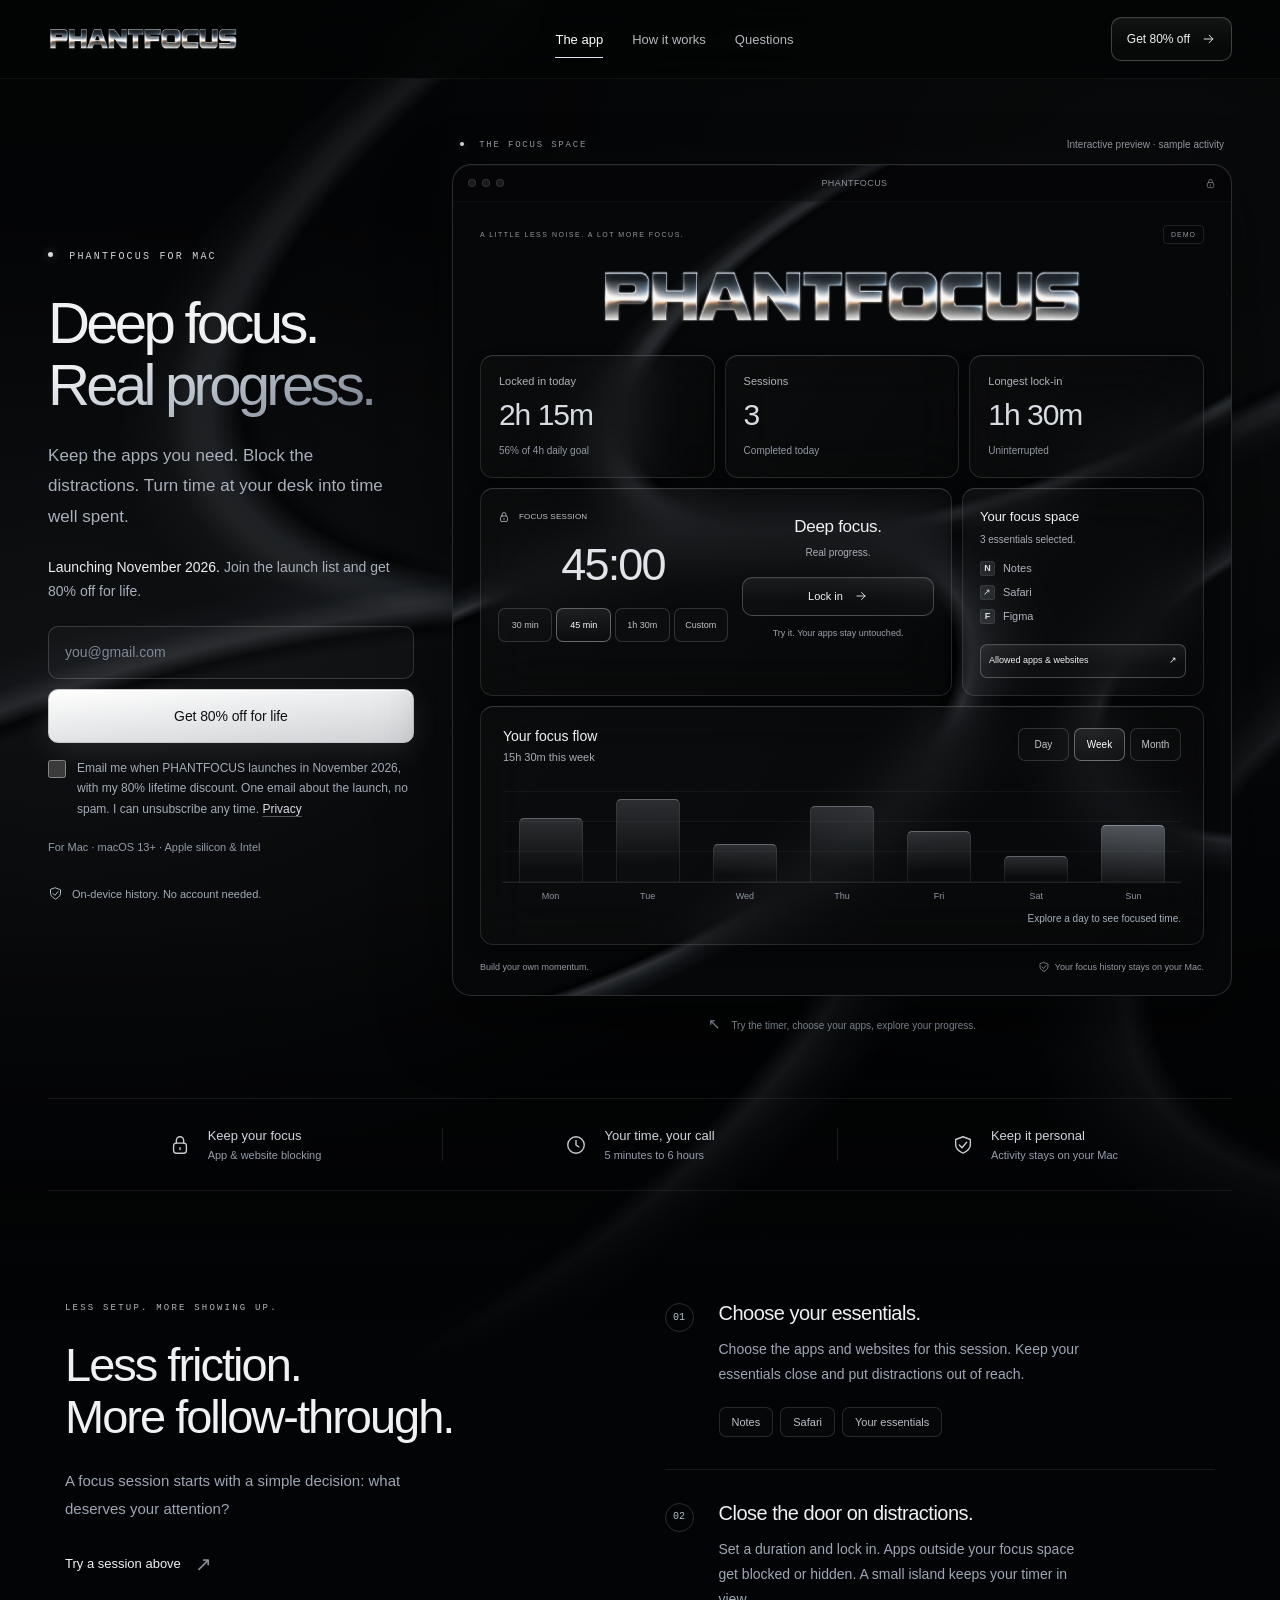
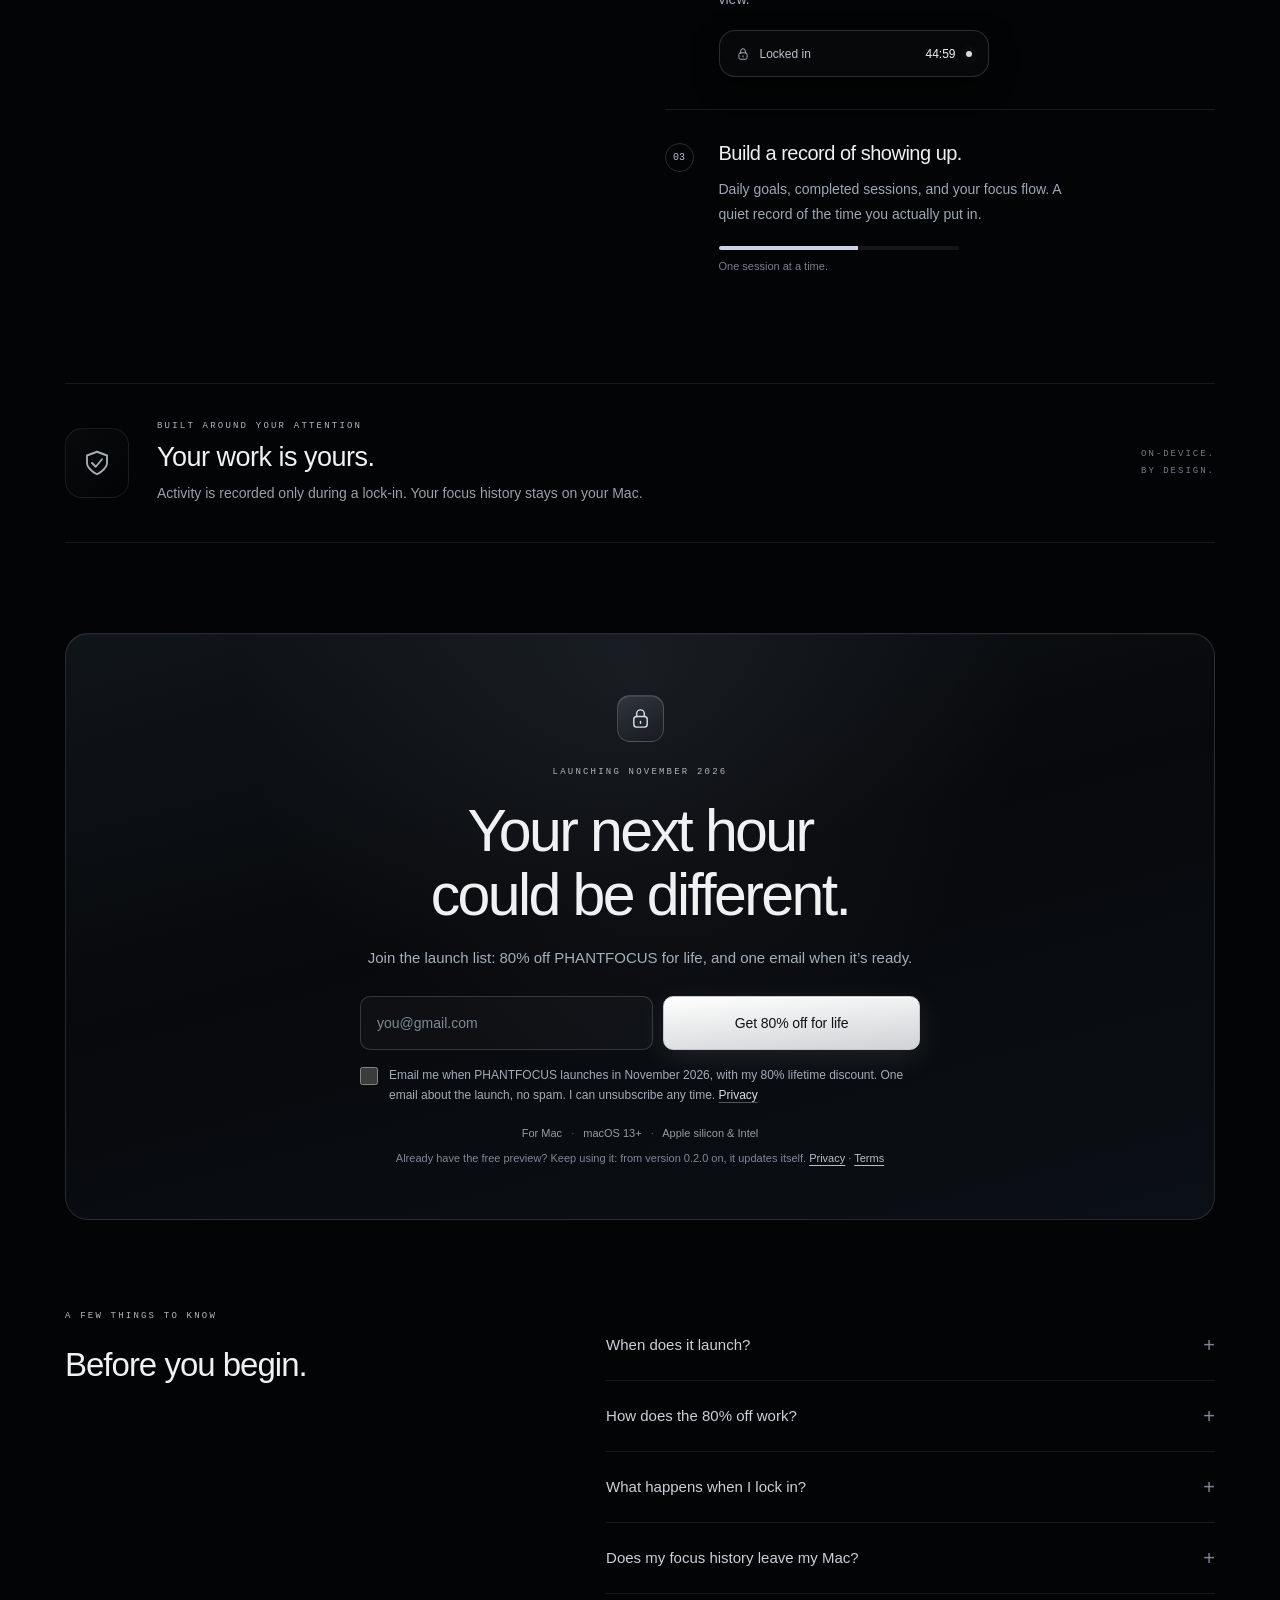
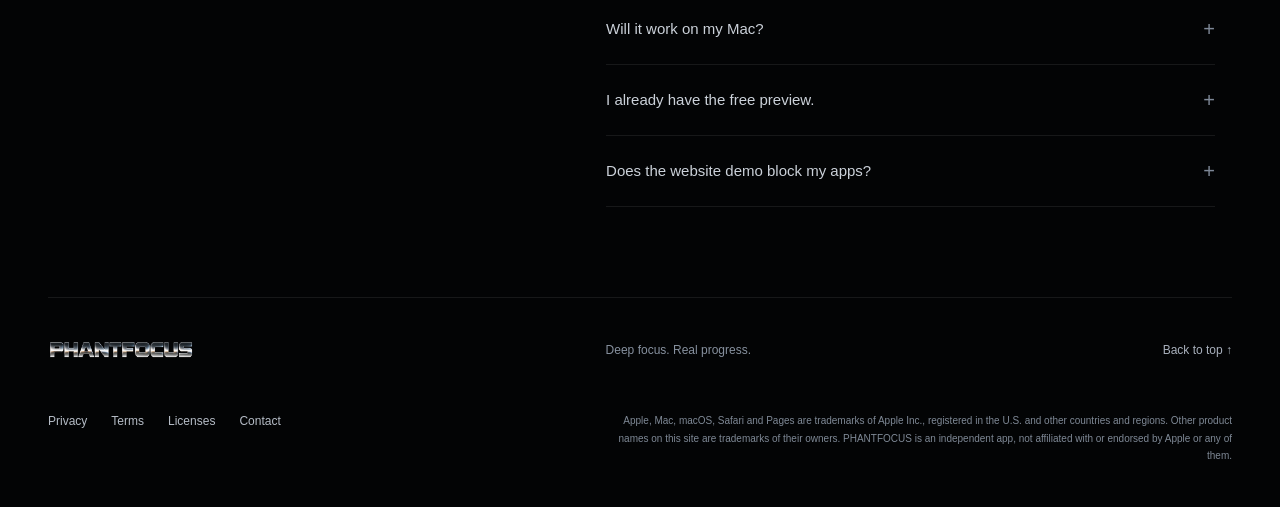
==== commit a51c4005: "Website 0.3.1" ====
--- a/index.html
+++ b/index.html
@@ -4,50 +4,49 @@
   <meta charset="utf-8">
   <meta name="viewport" content="width=device-width, initial-scale=1">
   <meta name="theme-color" content="#030405">
-  <meta name="description" content="Make the time count. PHANTFOCUS for Mac gives your work a distraction-free space, a focus timer, and a clear view of your progress.">
-  <title>PHANTFOCUS — Make the time count.</title>
-  <link rel="canonical" href="https://megamind-rgb.github.io/phantfocus/">
+  <meta name="description" content="Deep focus. Real progress. PHANTFOCUS for Mac is launching November 2026: a distraction-free space, a focus timer, and a clear view of your progress. Join the launch list for 80% off for life.">
+  <title>PHANTFOCUS — Deep focus. Real progress.</title>
+  <link rel="canonical" href="https://phantfocus.com/">
   <meta property="og:type" content="website">
   <meta property="og:site_name" content="PHANTFOCUS">
-  <meta property="og:title" content="PHANTFOCUS — Make the time count.">
-  <meta property="og:description" content="A focus app for your Mac: keep the apps you need, block the distractions, and see how much you actually locked in. For macOS 13 and later, Apple silicon and Intel.">
-  <meta property="og:url" content="https://megamind-rgb.github.io/phantfocus/">
-  <meta property="og:image" content="https://megamind-rgb.github.io/phantfocus/assets/social-preview.jpg">
+  <meta property="og:title" content="PHANTFOCUS — Deep focus. Real progress.">
+  <meta property="og:description" content="A focus app for your Mac, launching November 2026: keep the apps you need, block the distractions, and see how much you actually locked in. Join the launch list for 80% off for life.">
+  <meta property="og:url" content="https://phantfocus.com/">
+  <meta property="og:image" content="https://phantfocus.com/assets/social-preview.jpg">
   <meta property="og:image:width" content="1200">
   <meta property="og:image:height" content="630">
   <meta property="og:image:alt" content="PHANTFOCUS: Deep focus. Real progress. The dashboard in black silk and chrome.">
   <meta name="twitter:card" content="summary_large_image">
   <link rel="icon" type="image/svg+xml" href="assets/app-icon.svg">
   <link rel="stylesheet" href="style.css">
-  <!-- release.js (version, size, download link) comes first: app.js puts it on the page. -->
-  <script src="release.js" defer></script>
   <script src="app.js" defer></script>
+  <!-- The launch list: signup.js holds the form's settings (README.md, "The launch list"). -->
+  <script src="signup.js" defer></script>
+  <!-- Visit counting (GoatCounter, no cookies): analytics.js, explained on privacy.html. -->
+  <script src="analytics.js" defer></script>
 </head>
 <body>
   <a class="skip" href="#main">Skip to content</a>
   <div class="silk" aria-hidden="true"></div>
   <svg class="icon-library" xmlns="http://www.w3.org/2000/svg" aria-hidden="true"><defs>
     <symbol id="arrow" viewBox="0 0 24 24"><path d="M5 12h14m-6-6 6 6-6 6"/></symbol>
-    <symbol id="download" viewBox="0 0 24 24"><path d="M12 3v12m-5-5 5 5 5-5M5 16v4h14v-4"/></symbol>
     <symbol id="lock" viewBox="0 0 24 24"><rect x="5" y="10" width="14" height="11" rx="3"/><path d="M8 10V7a4 4 0 0 1 8 0v3m-4 5v2"/></symbol>
     <symbol id="shield" viewBox="0 0 24 24"><path d="m12 3 8 3v6c0 5-8 9-8 9s-8-4-8-9V6Z"/><path d="m8 12 3 3 5-6"/></symbol>
     <symbol id="clock" viewBox="0 0 24 24"><circle cx="12" cy="12" r="9"/><path d="M12 7v5l3 2"/></symbol>
     <symbol id="spark" viewBox="0 0 24 24"><path d="m12 3 2.5 6.5L21 12l-6.5 2.5L12 21l-2.5-6.5L3 12l6.5-2.5Z"/></symbol>
     <symbol id="check" viewBox="0 0 24 24"><path d="m5 12 4 4L19 6"/></symbol>
-    <symbol id="apple" viewBox="0 0 24 24"><path fill="currentColor" stroke="none" d="M16.6 1.3c.2 1.8-.5 3.2-1.4 4.2-.9 1-2.3 1.8-3.8 1.7-.2-1.7.6-3.2 1.5-4.2 1-1 2.5-1.7 3.7-1.7ZM20 17.9c-.5 1.1-.8 1.6-1.5 2.6-.9 1.2-2.1 2.7-3.6 2.7-1.4 0-1.8-.9-3.7-.9-1.8 0-2.3.9-3.7.9-1.5 0-2.6-1.3-3.5-2.5C1.4 17 .8 11.7 2.5 9c1.2-1.9 3-3 4.7-3 1.5 0 2.6 1 3.9 1s2.4-1 4-1c1.5 0 3.1.9 4.2 2.3-3.7 2-3.1 7.2.7 9.6Z"/></symbol>
   </defs></svg>
   <div class="header-shell"><header class="site-header wrap">
     <a class="brand" href="#" aria-label="PHANTFOCUS home"><span class="chrome-wordmark"><img src="assets/phantfocus-chrome-wordmark.png" alt="PHANTFOCUS" width="2172" height="724"></span></a>
     <nav aria-label="Main navigation"><a href="#the-app">The app</a><a href="#how-it-works">How it works</a><a href="#questions">Questions</a></nav>
-    <a class="button button-small" href="#download-app">Get PHANTFOCUS <svg><use href="#arrow"/></svg></a>
+    <a class="button button-small" href="#join">Get 80% off <svg><use href="#arrow"/></svg></a>
   </header></div>
   <main id="main">
     <section class="hero wrap" aria-labelledby="hero-title">
       <div class="hero-message"><p class="eyebrow"><span class="status-dot"></span> PHANTFOCUS FOR MAC</p>
       <h1 id="hero-title">Deep focus.<br><span>Real progress.</span></h1>
       <p class="hero-copy">Keep the apps you need. Block the distractions. Turn time at your desk into time well spent.</p>
-      <div class="hero-actions"><a class="button button-primary" href="https://github.com/megamind-rgb/phantfocus/releases/latest/download/PHANTFOCUS.zip" data-release-link><svg><use href="#apple"/></svg> Download for Mac <svg class="download-icon"><use href="#download"/></svg></a><a class="text-link" href="#how-it-works">How it works <span>↓</span></a></div>
-      <p class="compatibility"><span class="compat-line"><span class="release-value" data-release="minimum">macOS 13+</span> · Apple silicon & Intel</span><span class="compat-line"><span class="release-value" data-release="version">Latest version</span><span class="release-value" data-release-if="size" hidden> · <span class="release-value" data-release="size"></span></span> · <a class="release-link" data-release="notes" href="https://github.com/megamind-rgb/phantfocus/releases/latest">What’s new</a></span></p><div class="hero-assurance"><svg><use href="#shield"/></svg><span>On-device history. No account needed.</span></div></div>
+      <p class="launch-line"><b>Launching November 2026.</b> Join the launch list and get 80% off for life.</p><form class="signup" id="hero-signup" data-signup novalidate aria-label="Join the launch list"><fieldset disabled><div class="signup-row"><label class="visually-hidden" for="hero-email">Your email address</label><input id="hero-email" name="email" type="email" required autocomplete="email" inputmode="email" autocapitalize="none" spellcheck="false" maxlength="254" placeholder="you@gmail.com"><button class="button button-primary" type="submit">Get 80% off for life</button></div><div class="signup-trap" data-signup-trap aria-hidden="true"><label for="hero-note">Leave this empty</label><input id="hero-note" name="note" type="text" tabindex="-1" autocomplete="off"></div><div class="signup-consent"><input id="hero-consent" name="consent" type="checkbox" required><p><label for="hero-consent" data-signup-consent>Email me when PHANTFOCUS launches in November 2026, with my 80% lifetime discount. One email about the launch, no spam. I can unsubscribe any time.</label> <a href="privacy.html#launch-list">Privacy</a></p></div></fieldset><p class="signup-status" data-signup-status role="status" aria-live="polite">Signing up needs JavaScript. Turn it on and reload this page.</p></form><p class="compatibility"><span class="compat-line">For Mac · macOS 13+ · Apple silicon &amp; Intel</span></p><div class="hero-assurance"><svg><use href="#shield"/></svg><span>On-device history. No account needed.</span></div></div>
       <div class="product-stage" id="the-app">
         <div class="stage-caption"><span><span class="status-dot"></span> THE FOCUS SPACE</span><span>Interactive preview · sample activity</span></div>
         <div class="app-window">
@@ -63,25 +62,24 @@
             <div class="session-grid">
               <div class="glass focus-panel">
                 <div class="timer-side"><span class="panel-eyebrow"><svg><use href="#lock"/></svg> <span id="timer-label">FOCUS SESSION</span></span><output id="timer" role="timer" aria-live="off" aria-label="Preview countdown">45:00</output><div class="durations" role="group" aria-label="Preview duration"><button type="button" data-minutes="30" aria-pressed="false">30 min</button><button type="button" data-minutes="45" aria-pressed="true">45 min</button><button type="button" data-minutes="90" aria-pressed="false">1h 30m</button><button type="button" id="custom-duration" aria-pressed="false">Custom</button></div></div>
-                <div class="focus-action"><h3>Deep focus.</h3><p>Make the time count.</p><button type="button" class="button" id="start-demo">Lock in <svg><use href="#arrow"/></svg></button><p class="demo-status" id="demo-status" role="status">Try it. Your apps stay untouched.</p></div>
+                <div class="focus-action"><h3>Deep focus.</h3><p>Real progress.</p><button type="button" class="button" id="start-demo">Lock in <svg><use href="#arrow"/></svg></button><p class="demo-status" id="demo-status" role="status">Try it. Your apps stay untouched.</p></div>
               </div>
               <div class="glass space-panel"><h3>Your focus space</h3><p id="selection-count">3 essentials selected.</p><ul id="allowed-list"><li><span class="app-letter">N</span> Notes</li><li><span class="app-letter safari">↗</span> Safari</li><li><span class="app-letter">F</span> Figma</li></ul><button type="button" class="button" id="edit-apps">Allowed apps & websites <span>↗</span></button></div>
             </div>
             <div class="glass chart-panel"><div class="chart-top"><div><h3>Your focus flow</h3><p id="chart-total">15h 30m this week</p></div><div class="chart-ranges" role="group" aria-label="Activity period"><button type="button" data-range="day" aria-pressed="false">Day</button><button type="button" data-range="week" aria-pressed="true">Week</button><button type="button" data-range="month" aria-pressed="false">Month</button></div></div><div class="chart" id="chart" role="group" aria-label="Sample focused time this week"></div><div class="chart-labels" id="chart-labels" aria-hidden="true"></div><p class="chart-detail" id="chart-detail" role="status">Explore a day to see focused time.</p></div>
-            <div class="dashboard-footer"><span>Build your own momentum.</span><span><svg><use href="#shield"/></svg> Everything stays on your Mac.</span></div>
+            <div class="dashboard-footer"><span>Build your own momentum.</span><span><svg><use href="#shield"/></svg> Your focus history stays on your Mac.</span></div>
           </div>
         </div>
         <p class="preview-note"><span class="preview-arrow">↖</span> Try the timer, choose your apps, explore your progress.</p>
       </div>
     </section>
-    <section class="principles wrap" aria-label="Made for focused work"><span><svg><use href="#lock"/></svg><span><b>Keep your focus</b><small>App & website blocking</small></span></span><span><svg><use href="#clock"/></svg><span><b>Make your time count</b><small>5 minutes to 6 hours</small></span></span><span><svg><use href="#shield"/></svg><span><b>Keep it personal</b><small>Activity stays on your Mac</small></span></span></section>
+    <section class="principles wrap" aria-label="Made for focused work"><span><svg><use href="#lock"/></svg><span><b>Keep your focus</b><small>App & website blocking</small></span></span><span><svg><use href="#clock"/></svg><span><b>Your time, your call</b><small>5 minutes to 6 hours</small></span></span><span><svg><use href="#shield"/></svg><span><b>Keep it personal</b><small>Activity stays on your Mac</small></span></span></section>
     <section class="workflow wrap" id="how-it-works" aria-labelledby="workflow-title"><div class="section-intro"><p class="eyebrow">LESS SETUP. MORE SHOWING UP.</p><h2 id="workflow-title">Less friction.<br>More follow-through.</h2><p>A focus session starts with a simple decision: what deserves your attention?</p><a class="text-link" href="#the-app">Try a session above <span>↗</span></a></div><div class="steps"><article><span class="step-number">01</span><div><h3>Choose your essentials.</h3><p>Choose the apps and websites for this session. Keep your essentials close and put distractions out of reach.</p><div class="step-chips"><span>Notes</span><span>Safari</span><span>Your essentials</span></div></div></article><article><span class="step-number">02</span><div><h3>Close the door on distractions.</h3><p>Set a duration and lock in. Apps outside your focus space get blocked or hidden. A small island keeps your timer in view.</p><div class="island"><svg><use href="#lock"/></svg><span>Locked in</span><span class="island-time">44:59</span><i></i></div></div></article><article><span class="step-number">03</span><div><h3>Build a record of showing up.</h3><p>Daily goals, completed sessions, and your focus flow. A quiet record of the time you actually put in.</p><div class="small-progress"><span></span><small>One session at a time.</small></div></div></article></div></section>
     <section class="privacy wrap"><div class="privacy-symbol"><svg><use href="#shield"/></svg></div><div><p class="eyebrow">BUILT AROUND YOUR ATTENTION</p><h2>Your work is yours.</h2><p>Activity is recorded only during a lock-in. Your focus history stays on your Mac.</p></div><span class="privacy-stamp">ON-DEVICE.<br>BY DESIGN.</span></section>
-    <section class="download-section wrap" id="download-app" aria-labelledby="download-title"><div class="download-glow" aria-hidden="true"></div><div class="download-badge"><svg><use href="#lock"/></svg></div><p class="eyebrow">THE NEXT SESSION IS YOURS</p><h2 id="download-title">Your next hour<br>could be different.</h2><p>Make space for the work you came here to do.</p><a class="button button-primary" href="https://github.com/megamind-rgb/phantfocus/releases/latest/download/PHANTFOCUS.zip" data-release-link><svg><use href="#apple"/></svg> Download for Mac <svg class="download-icon"><use href="#download"/></svg></a><p class="compatibility"><span class="release-value" data-release="version">Latest version</span> <span class="release-value" data-release-if="size" hidden><span>·</span> <span class="release-value" data-release="size"></span> </span><span>·</span> <span class="release-value" data-release="minimum">macOS 13+</span> <span>·</span> Apple silicon & Intel</p><div class="install-steps"><span><b>1</b> Unzip the download.</span><span><b>2</b> Move PHANTFOCUS to Applications.</span><span><b>3</b> Open it. Make the time count.</span></div><p class="release-note">Not yet notarized by Apple, so the first open takes one extra step. <a href="#install-question">First-time setup ↗</a><a class="release-link" data-release="notes" href="https://github.com/megamind-rgb/phantfocus/releases/latest">What’s new ↗</a></p></section>
-    <section class="faq wrap" id="questions" aria-labelledby="faq-title"><div><p class="eyebrow">A FEW THINGS TO KNOW</p><h2 id="faq-title">Before you begin.</h2></div><div class="faq-list"><details id="install-question"><summary>How do I install PHANTFOCUS?<span>+</span></summary><p>Download PHANTFOCUS. Safari unzips it for you; in other browsers, double-click PHANTFOCUS.zip. Move PHANTFOCUS to your Applications folder and open it.</p><p>The first time, macOS says it can’t verify PHANTFOCUS, because it isn’t notarized by Apple yet. Close that message, then open System Settings → Privacy & Security, scroll down, click Open Anyway and enter your password. On macOS 13 and 14 you can also Control-click the app and choose Open, then Open.</p><p>When PHANTFOCUS asks, allow Accessibility: it keeps the Dock and other apps away during a lock-in. At your first lock-in, macOS also asks to let PHANTFOCUS control System Events and your browser. Allow both: that’s how it sees which app and tab are in front and blocks anything not on your list. Clicked Don’t Allow? Turn PHANTFOCUS on in System Settings → Privacy & Security → Accessibility or Automation.</p></details><details id="update-question"><summary>How do I update?<span>+</span></summary><p>PHANTFOCUS looks for new versions by itself. When there’s one, an Update button appears at the top of the dashboard: click it, then Install and Relaunch. It downloads and checks the new version, then reopens. Your history and settings stay. You can also choose PHANTFOCUS → Check for Updates… at any time.</p><p>During a lock-in the update waits: click Update again after the time is up. If PHANTFOCUS can’t replace itself, for example when it runs straight from Downloads or your Mac account isn’t an administrator, it tells you. Then quit it, download the new version from this page and replace the copy in Applications.</p><p>Have version 0.1.0? That one can’t update itself yet: quit it, download PHANTFOCUS once more from this page, replace the copy in Applications and open it like the first time. Your history stays. After that, it updates itself.</p></details><details><summary>What happens when I lock in?<span>+</span></summary><p>Your chosen apps and websites stay available. Other apps that come to the front are blocked or hidden, depending on your blocking mode. Sessions don’t pause; if you need to end one early, hold Exit for three seconds.</p></details><details><summary>Does it work on my Mac?<span>+</span></summary><p>PHANTFOCUS runs on macOS 13 Ventura or newer, on both Apple silicon and Intel Macs. A notch is not required to use the app.</p></details><details><summary>Does the website demo block my apps?<span>+</span></summary><p>No. The preview here only demonstrates the timer and dashboard in your browser, with sample activity. Download the Mac app to use focus blocking and track your own sessions.</p></details></div></section>
+    <section class="launch-section wrap" id="join" aria-labelledby="join-title"><div class="launch-glow" aria-hidden="true"></div><div class="launch-badge"><svg><use href="#lock"/></svg></div><p class="eyebrow">LAUNCHING NOVEMBER 2026</p><h2 id="join-title">Your next hour<br>could be different.</h2><p>Join the launch list: 80% off PHANTFOCUS for life, and one email when it’s ready.</p><form class="signup" id="join-signup" data-signup novalidate aria-label="Join the launch list for PHANTFOCUS"><fieldset disabled><div class="signup-row"><label class="visually-hidden" for="join-email">Your email address</label><input id="join-email" name="email" type="email" required autocomplete="email" inputmode="email" autocapitalize="none" spellcheck="false" maxlength="254" placeholder="you@gmail.com"><button class="button button-primary" type="submit">Get 80% off for life</button></div><div class="signup-trap" data-signup-trap aria-hidden="true"><label for="join-note">Leave this empty</label><input id="join-note" name="note" type="text" tabindex="-1" autocomplete="off"></div><div class="signup-consent"><input id="join-consent" name="consent" type="checkbox" required><p><label for="join-consent" data-signup-consent>Email me when PHANTFOCUS launches in November 2026, with my 80% lifetime discount. One email about the launch, no spam. I can unsubscribe any time.</label> <a href="privacy.html#launch-list">Privacy</a></p></div></fieldset><p class="signup-status" data-signup-status role="status" aria-live="polite">Signing up needs JavaScript. Turn it on and reload this page.</p></form><p class="compatibility">For Mac <span>·</span> macOS 13+ <span>·</span> Apple silicon &amp; Intel</p><p class="release-note launch-legal">Already have the free preview? Keep using it: from version 0.2.0 on, it updates itself. <a href="privacy.html">Privacy</a> · <a href="terms.html">Terms</a></p></section>
+    <section class="faq wrap" id="questions" aria-labelledby="faq-title"><div><p class="eyebrow">A FEW THINGS TO KNOW</p><h2 id="faq-title">Before you begin.</h2></div><div class="faq-list"><details id="launch-question"><summary>When does it launch?<span>+</span></summary><p>In November 2026. Join the launch list and we’ll send you one email when PHANTFOCUS is ready, with your 80% off.</p></details><details id="offer-question"><summary>How does the 80% off work?<span>+</span></summary><p>Join the launch list before launch and you get 80% off PHANTFOCUS for life: on your first purchase and, if it’s sold as a subscription, on every renewal for as long as you keep it. At launch we email you a personal link or code, one per email address. You’ll see the price before you buy, and you can still decide not to. The details are in the <a href="terms.html#launch-offer">terms</a>.</p></details><details><summary>What happens when I lock in?<span>+</span></summary><p>Your chosen apps and websites stay available. Other apps that come to the front are blocked or hidden, depending on your blocking mode. Sessions don’t pause; if you need to end one early, hold Exit for three seconds.</p><p>Blocking needs the Accessibility and Automation access you allow at setup. Websites are checked in Safari, Chrome, Edge, Brave, Vivaldi, Chromium and Arc. Other browsers, such as Firefox, are blocked during a lock-in.</p></details><details id="privacy-question"><summary>Does my focus history leave my Mac?<span>+</span></summary><p>No. PHANTFOCUS keeps your focus history and settings on your Mac, and needs no account. It reads which app and browser tab are in front only during a lock-in. It goes online only for updates: every 6 hours it asks GitHub whether there’s a new version. You can turn that off.</p><p>The launch list is separate: if you join, we keep your email address only to send you the launch email with your discount. You can unsubscribe any time, and we delete the list at the latest 6 months after that email. <a href="privacy.html#launch-list">Privacy</a> has the details.</p></details><details><summary>Will it work on my Mac?<span>+</span></summary><p>PHANTFOCUS runs on macOS 13 Ventura or newer, on both Apple silicon and Intel Macs. A notch is not required to use the app.</p></details><details id="preview-question"><summary>I already have the free preview.<span>+</span></summary><p>Keep using it: from version 0.2.0 on, it updates itself, so there’s nothing to download. If yours is older, <a href="privacy.html#contact">email us</a> and we’ll help you move to the newest version.</p></details><details><summary>Does the website demo block my apps?<span>+</span></summary><p>No. The preview here only demonstrates the timer and dashboard in your browser, with sample activity. The Mac app does the real blocking and tracks your own sessions.</p></details></div></section>
   </main>
-  <footer class="site-footer wrap"><a class="brand" href="#" aria-label="Back to top"><span class="chrome-wordmark"><img src="assets/phantfocus-chrome-wordmark.png" width="2172" height="724" alt="PHANTFOCUS"></span></a><p>Make the time count.</p><a href="#main">Back to top ↑</a></footer>
-  <dialog id="download-dialog" aria-labelledby="download-dialog-title"><div class="dialog-heading"><h2 id="download-dialog-title">Make yourself a focus space.</h2><button type="button" class="close-dialog" aria-label="Close installation guide">×</button></div><p>Your download is starting. Here’s how to open it the first time.</p><ol class="download-guide"><li><b>Unzip</b><span>Safari unzips it for you. Otherwise, double-click PHANTFOCUS.zip.</span></li><li><b>Move to Applications</b><span>Drag PHANTFOCUS into Applications, then open it.</span></li><li><b>Open Anyway, just once</b><span>macOS can’t verify it yet: it isn’t notarized by Apple. Click Done (or OK), then System Settings → Privacy & Security, scroll down, Open Anyway, and enter your password. On macOS 13–14 you can also Control-click the app → Open → Open.</span></li><li><b>Allow access</b><span>Allow Accessibility when asked. At your first lock-in, let it control System Events and your browser.</span></li></ol><p class="install-caution">After that, PHANTFOCUS updates itself.</p><button type="button" class="button button-primary close-dialog">Got it <svg><use href="#check"/></svg></button></dialog>
+  <footer class="page-footer"><div class="site-footer wrap"><a class="brand" href="#" aria-label="Back to top"><span class="chrome-wordmark"><img src="assets/phantfocus-chrome-wordmark.png" width="2172" height="724" alt="PHANTFOCUS"></span></a><p>Deep focus. Real progress.</p><a href="#main">Back to top ↑</a></div><div class="footer-legal wrap"><nav class="legal-links" aria-label="Legal"><a href="privacy.html">Privacy</a><a href="terms.html">Terms</a><a href="licenses.html">Licenses</a><a href="privacy.html#contact">Contact</a></nav><p class="legal-note">Apple, Mac, macOS, Safari and Pages are trademarks of Apple Inc., registered in the U.S. and other countries and regions. Other product names on this site are trademarks of their owners. PHANTFOCUS is an independent app, not affiliated with or endorsed by Apple or any of them.</p></div></footer>
   <dialog id="custom-dialog" aria-labelledby="custom-title"><form id="custom-form"><div class="dialog-heading"><h2 id="custom-title">Your time. Your call.</h2><button type="button" class="close-dialog" aria-label="Close custom duration">×</button></div><p>Choose a preview session from 5 minutes to 6 hours.</p><label for="custom-minutes">Duration in minutes</label><input id="custom-minutes" type="number" min="5" max="360" step="5" value="60" required><button class="button button-primary" type="submit">Set duration <svg><use href="#check"/></svg></button></form></dialog>
   <dialog id="apps-dialog" aria-labelledby="apps-title"><form id="apps-form"><div class="dialog-heading"><h2 id="apps-title">Only the essentials.</h2><button type="button" class="close-dialog" aria-label="Close focus space">×</button></div><p>Choose a focus space for this browser demo.</p><div class="app-options"><label><input type="checkbox" name="apps" value="Notes" checked> Notes</label><label><input type="checkbox" name="apps" value="Safari" checked> Safari</label><label><input type="checkbox" name="apps" value="Figma" checked> Figma</label><label><input type="checkbox" name="apps" value="Pages"> Pages</label><label><input type="checkbox" name="apps" value="Notion"> Notion</label><label><input type="checkbox" name="apps" value="wikipedia.org"> wikipedia.org</label></div><p id="apps-error" role="status"></p><button class="button button-primary" type="submit">Save focus space <svg><use href="#check"/></svg></button></form></dialog>
 </body>
--- a/style.css
+++ b/style.css
@@ -1,10 +1,10 @@
 @charset "UTF-8";
 :root{color-scheme:dark;--bg:#030405;--ink:#f0f1f3;--muted:#a3a7ad;--line:rgba(225,231,240,.14);--glass:rgba(255,255,255,.023);font-family:-apple-system,BlinkMacSystemFont,"Segoe UI",sans-serif;font-synthesis:none;scroll-behavior:smooth;scroll-padding-top:34px}
-*{box-sizing:border-box}body{margin:0;background:var(--bg);color:var(--ink);-webkit-font-smoothing:antialiased}a{color:inherit;text-decoration:none}button,input{font:inherit}button,a,input,summary{-webkit-tap-highlight-color:transparent}button{cursor:pointer}button:disabled{cursor:default;opacity:.45}a,button,summary{touch-action:manipulation}svg{width:20px;height:20px;fill:none;stroke:currentColor;stroke-width:1.5;stroke-linecap:round;stroke-linejoin:round;flex:none}h1,h2,h3,p{margin:0}button:focus-visible,a:focus-visible,summary:focus-visible,input:focus-visible{outline:2px solid #fff;outline-offset:5px}::selection{background:#c1c5ca;color:#07090b}.icon-library{position:absolute;width:0;height:0;overflow:hidden}.wrap{width:min(1120px,calc(100% - 80px));margin-inline:auto}.silk{position:absolute;top:0;left:0;width:100%;height:1550px;overflow:hidden;pointer-events:none;z-index:-1;background:radial-gradient(ellipse at 90% 17%,#b9c2ca10 0,transparent 55%),radial-gradient(ellipse at 5% 49%,#c0c6d01b 0,transparent 50%)}.silk:before,.app-window:before{content:"";position:absolute;inset:-20%;transform:rotate(-23deg);pointer-events:none;background:radial-gradient(ellipse 72% 37% at 97% 78%,transparent 39%,#444a5280 41%,#a0a7b426 42%,#1a1e2466 45%,transparent 49%),radial-gradient(ellipse 105% 43% at 12% 58%,transparent 43%,#010203c9 44.6%,#5b606985 46.5%,#aeb5c231 47.3%,#262c3566 49%,transparent 52%),radial-gradient(ellipse 95% 36% at 82% 31%,transparent 48%,#050607 49.2%,#454b5194 51.2%,#afb4bd33 52.3%,#282c3255 54%,transparent 57%)}.silk:after{content:"";position:absolute;inset:0;background:linear-gradient(180deg,#03040550,transparent 30%,transparent 65%,var(--bg))}.skip{position:fixed;top:-100px;left:20px;z-index:100;background:white;color:black;padding:16px;border-radius:8px}.skip:focus{top:16px}.site-header{height:102px;display:flex;align-items:center;justify-content:space-between;gap:30px}.brand{width:185px;display:block;flex:none}.chrome-wordmark{display:block;position:relative;overflow:hidden;aspect-ratio:2130/254}.chrome-wordmark img{display:block;width:101.972%;max-width:none;height:auto;position:absolute;top:-85.827%;left:-1.033%}.site-header nav{display:flex;gap:31px;font-size:12px;color:#b5b8bd}.site-header nav a{transition:color .2s}.site-header nav a:hover{color:#fff}.button{display:inline-flex;align-items:center;justify-content:center;gap:11px;min-height:48px;border:1px solid #ffffff38;border-radius:10px;background:linear-gradient(180deg,#ffffff0b,transparent 65%),#ffffff05;color:var(--ink);font-weight:500;font-size:13px;padding:0 19px;box-shadow:inset 0 1px 0 #ffffff0a;transition:background .2s,transform .2s,border-color .2s}.button:hover{background-color:#ffffff10;border-color:#ffffff65;transform:translateY(-1px)}.button-small{min-height:38px;font-size:11px;padding:0 15px}.button-small svg{width:15px}.button-primary{min-height:53px;color:#101215;border-color:#c5c7cb;background:linear-gradient(175deg,#fff,#d0d2d5);padding:0 24px;box-shadow:0 4px 24px #ffffff09,inset 0 1px 0 #fff;font-size:13px;letter-spacing:-.1px}.button-primary:hover{background:linear-gradient(175deg,#fff,#f0f1f2);border-color:white}.download-icon{margin-left:8px;width:17px}.hero{text-align:center;padding-top:65px}.eyebrow{font-family:ui-monospace,"SF Mono",Menlo,monospace;font-size:9px;letter-spacing:2.2px;font-weight:500;color:#b2b6bc;line-height:1.5}.status-dot{width:5px;height:5px;display:inline-block;background:#d7dce2;border-radius:50%;vertical-align:2px;margin-right:8px;box-shadow:0 0 10px #d7dce277}.hero h1{font-size:clamp(58px,6.9vw,94px);font-weight:500;letter-spacing:-5.3px;line-height:1.04;margin:25px 0 23px}.hero h1 span{background:linear-gradient(180deg,#edeff2 15%,#8c939c 100%);background-clip:text;-webkit-background-clip:text;color:transparent}.hero-copy{font-size:15px;color:#9fa4ad;line-height:1.85;letter-spacing:.05px}.hero-actions{display:flex;align-items:center;justify-content:center;gap:29px;margin:31px 0 16px}.text-link{font-size:12px;display:inline-flex;gap:16px;align-items:center}.text-link:hover{color:#fff;text-decoration:underline;text-underline-offset:4px}.text-link span{color:#898f98;font-size:20px}.compatibility{font-size:10px;color:#969ca5;line-height:1.8}.compatibility span{margin:0 6px;color:#5d626a}.product-stage{margin-top:73px;text-align:left;scroll-margin-top:28px}.stage-caption{display:flex;justify-content:space-between;align-items:center;margin:0 8px 14px;color:#959ba4;font-size:9px}.stage-caption>span:first-child{font-family:ui-monospace,"SF Mono",Menlo,monospace;letter-spacing:1.8px;font-size:9px}.stage-caption .status-dot{width:4px;height:4px;vertical-align:1px}.app-window{position:relative;isolation:isolate;overflow:hidden;background:#060708;border:1px solid #a1a9b044;border-radius:16px;box-shadow:0 45px 100px #000b,0 1px 0 #ffffff13 inset}.app-window:before{z-index:-1;opacity:.92;inset:-10%;transform:rotate(-23deg)}.window-top{height:34px;background:#03040566;border-bottom:1px solid #ffffff08;display:flex;justify-content:space-between;align-items:center;padding:0 15px;color:#8a9098;font-size:8px;letter-spacing:.4px}.window-top>svg{width:11px;height:11px}.traffic-lights{display:flex;gap:6px}.traffic-lights i{width:7px;height:7px;border-radius:50%;background:#656b7338;border:1px solid #ffffff1a}.dashboard{padding:25px 65px 23px}.dashboard-top{display:flex;justify-content:space-between;align-items:center;color:#9197a0;font-size:7px;letter-spacing:1.5px}.demo-tag{border:1px solid #ffffff1a;padding:4px 6px;border-radius:4px;letter-spacing:1px;font-size:6px}.dashboard-brand{width:60%;margin:21px auto 32px}.metrics{display:grid;grid-template-columns:repeat(3,1fr);gap:13px}.glass{border:1px solid #dbe0e523;border-top-color:#e7edf033;background:linear-gradient(125deg,#ffffff06,#ffffff02);border-radius:13px;box-shadow:0 7px 15px #0005,inset 0 1px 0 #ffffff04;backdrop-filter:blur(26px);-webkit-backdrop-filter:blur(26px)}.metric{padding:20px 24px 17px}.metric>span{display:block;font-size:10px;color:#afb3b8}.metric strong{display:block;margin:11px 0 9px;font-weight:300;font-size:34px;letter-spacing:-1px;line-height:1.1;color:#d7dce2}.metric small{font-size:9px;color:#9399a2}.session-grid{display:grid;grid-template-columns:2.05fr 1fr;gap:13px;margin-top:13px}.focus-panel{display:grid;grid-template-columns:1.2fr 1fr;gap:20px;padding:25px 22px}.panel-eyebrow{display:flex;align-items:center;gap:9px;color:#c0c4ca;font-size:8px;letter-spacing:.2px}.panel-eyebrow svg{width:12px;height:12px}#timer{display:block;font-size:53px;letter-spacing:-2px;font-weight:300;color:#e1e5ea;font-variant-numeric:tabular-nums;text-align:center;line-height:1.5;margin:4px -10px 8px}.durations,.chart-ranges{display:flex;gap:5px}.durations button,.chart-ranges button{padding:7px 9px;background:#ffffff04;border:1px solid #ffffff26;border-radius:7px;color:#bfc4ca;font-size:9px;white-space:nowrap;transition:background .2s,border-color .2s}.durations button:hover,.chart-ranges button:hover{background:#ffffff12}.durations button[aria-pressed=true],.chart-ranges button[aria-pressed=true]{border-color:#ffffff55;background:linear-gradient(#ffffff13,#ffffff03);color:#fff}.focus-action{text-align:center;padding-top:3px}.focus-action h3{font-size:18px;font-weight:500;letter-spacing:-.3px}.focus-action>p{font-size:9px;margin:9px 0 20px;color:#acb0b8}.focus-action .button{width:100%;min-height:39px;font-size:11px;padding:0 12px;justify-content:center}.focus-action .button svg{width:14px}.focus-action .demo-status{font-size:8px;line-height:1.6;margin:12px -8px 0;min-height:25px;color:#9aa1ab}.space-panel{padding:19px 22px 15px}.space-panel h3{font-size:14px;font-weight:500}.space-panel>p{font-size:9px;color:#a7acb5;margin-top:8px}.space-panel ul{margin:13px 0;padding:0;list-style:none;min-height:67px}.space-panel li{display:flex;align-items:center;gap:8px;font-size:10px;color:#aeb4bd;margin-bottom:7px}.app-letter{width:13px;height:13px;display:inline-grid;place-items:center;border-radius:3px;background:#b6bec322;color:#d9dce2;font-size:8px;font-weight:600;border:1px solid #d8dfea18}.space-panel .button{min-height:27px;padding:0 10px;font-size:8px;border-radius:7px;width:100%;justify-content:space-between;gap:4px}.chart-panel{margin-top:13px;padding:21px 26px 16px}.chart-top{display:flex;justify-content:space-between;align-items:flex-start}.chart-top h3{font-size:14px;font-weight:500}.chart-top p{font-size:10px;color:#a7adb5;margin:7px 0 0}.chart-ranges button{font-size:9px;min-width:51px}.chart{display:grid;grid-template-columns:repeat(7,1fr);align-items:end;height:89px;gap:25px;padding:0 8px;margin-top:20px;background:repeating-linear-gradient(to top,#ffffff0b 0,#ffffff0b 1px,transparent 1px,transparent 30px);border-bottom:1px solid #ffffff17}.chart .bar{position:relative;min-height:3px;max-width:64px;justify-self:center;width:100%;background:linear-gradient(180deg,#c8d0dd2e,#ffffff03 80%);border-top:1px solid #d6deeb6b;border-left:1px solid #ffffff14;border-right:1px solid #ffffff14;border-radius:5px 5px 0 0;transition:height .45s ease}.chart .bar:last-child{background:linear-gradient(180deg,#d8e1ee53,#d2dcf00d);border-top-color:#dbe6fa8c}.chart-labels{display:grid;grid-template-columns:repeat(7,1fr);padding:0 8px;gap:25px;font-size:8px;color:#8d96a3;text-align:center;margin-top:8px}.dashboard-footer{display:flex;justify-content:space-between;margin-top:19px;color:#949ba4;font-size:8px}.dashboard-footer>span:last-child{display:flex;gap:5px;align-items:center}.dashboard-footer svg{width:10px;height:10px}.preview-note{text-align:center;font-size:10px;color:#8c929b;margin-top:20px}.principles{margin-top:71px;display:flex;align-items:center;justify-content:space-around;border-block:1px solid #ffffff13;padding:27px 0;color:#a8aeb7}.principles>span{display:flex;align-items:center;gap:12px;font-size:12px}.principles svg{width:16px;height:16px;color:#c7cbd1}.workflow{padding-block:118px 109px;display:grid;grid-template-columns:1fr 1fr;gap:80px}.section-intro h2,.faq h2{font-size:46px;line-height:1.12;letter-spacing:-1.9px;font-weight:400;margin-top:23px}.section-intro>p:last-child{font-size:14px;line-height:1.8;color:#9098a2;margin-top:23px}.steps article{display:flex;gap:30px;padding-block:30px;border-top:1px solid #ffffff15}.steps article:first-child{padding-top:0;border:0}.steps article:last-child{padding-bottom:0}.step-number{font:10px/1.7 ui-monospace,monospace;color:#737c88}.steps h3{font-size:18px;font-weight:400;letter-spacing:-.4px}.steps p{font-size:12px;line-height:1.8;color:#969ea9;margin-top:12px;max-width:365px}.step-chips{display:flex;gap:7px;margin-top:19px}.step-chips span{font-size:9px;border:1px solid #ffffff22;padding:7px 10px;border-radius:7px;background:#ffffff04;color:#bac0c8}.island{display:flex;gap:10px;align-items:center;width:260px;max-width:100%;height:42px;margin-top:18px;padding:0 16px;border:1px solid #ffffff27;border-radius:16px;background:#070809;box-shadow:0 9px 24px #0008;color:#bbc2cc;font-size:10px}.island svg{width:12px;height:12px}.island-time{margin-left:auto;font-variant-numeric:tabular-nums;color:#f0f1f3}.island i{width:6px;height:6px;background:#d5dbe3;border-radius:50%;box-shadow:0 0 9px #d5dbe339}.small-progress{margin-top:18px;width:220px}.small-progress>span{display:block;height:4px;background:linear-gradient(90deg,#cad3df 58%,#ffffff12 58%);border-radius:3px}.small-progress small{display:block;font-size:9px;color:#747f8f;margin-top:9px}.privacy{border-block:1px solid #ffffff14;padding:38px 0;display:flex;align-items:center;gap:28px}.privacy-symbol{width:64px;height:70px;display:grid;place-items:center;border:1px solid #ffffff15;border-radius:17px;background:linear-gradient(135deg,#ffffff07,transparent)}.privacy-symbol svg{width:30px;height:30px;color:#a4adb9}.privacy h2{font-size:23px;font-weight:400;letter-spacing:-.5px;margin-top:9px}.privacy p:last-child{font-size:12px;color:#98a1ad;line-height:1.7;margin-top:9px}.privacy .eyebrow{font-size:8px}.privacy-stamp{margin-left:auto;font:8px/1.9 ui-monospace,monospace;letter-spacing:2px;color:#727d8b}.download-section{text-align:center;padding-block:123px 101px}.download-section h2{font-size:65px;letter-spacing:-2.9px;line-height:1.12;font-weight:400;margin:23px 0 19px}.download-section>p:not(.eyebrow):not(.compatibility):not(.release-note){font-size:14px;color:#98a1ad}.download-section>.button{margin-block:31px 15px}.install-steps{display:flex;justify-content:center;gap:24px;margin:41px 0 22px;color:#a3aab4;font-size:10px}.install-steps span{display:flex;align-items:center;gap:8px}.install-steps b{width:21px;height:21px;border:1px solid #ffffff26;border-radius:50%;display:inline-grid;place-items:center;font-size:9px;font-weight:400;color:#d3d8df}.release-note{font-size:10px;color:#7e8897;line-height:1.8}.release-note a{margin-left:9px;text-decoration:underline;text-underline-offset:3px;color:#b6bec9}.faq{display:grid;grid-template-columns:1fr 1.5fr;gap:80px;padding-block:61px 111px;border-top:1px solid #ffffff14}.faq h2{font-size:30px;letter-spacing:-1px}.faq details{border-bottom:1px solid #ffffff14}.faq summary{padding:22px 0;display:flex;align-items:center;justify-content:space-between;gap:25px;cursor:pointer;font-size:13px;line-height:1.6;list-style:none;color:#cbd1d9}.faq summary::-webkit-details-marker{display:none}.faq summary span{font-size:20px;line-height:1;color:#7e8897;font-weight:300;transition:transform .2s}.faq details[open] summary span{transform:rotate(45deg)}.faq details p{font-size:12px;line-height:1.9;color:#949eac;padding:0 22px 25px 0}.site-footer{min-height:104px;display:flex;align-items:center;justify-content:space-between;gap:20px;border-top:1px solid #ffffff14}.site-footer .brand{width:146px}.site-footer p{font-size:11px;color:#87919f}.site-footer>a:last-child{font-size:10px;color:#a8b0bc}.site-footer>a:last-child:hover{text-decoration:underline}dialog{width:min(450px,calc(100% - 36px));padding:30px;background:#101216;color:#f0f1f3;border:1px solid #ffffff35;border-radius:17px;box-shadow:0 30px 100px #000a}dialog::backdrop{background:#000a;backdrop-filter:blur(8px)}.dialog-heading{display:flex;align-items:center;justify-content:space-between;gap:20px}dialog h2{font-size:22px;letter-spacing:-.5px;font-weight:400}.dialog-heading .close-dialog{background:transparent;border:0;color:#aab0b9;font-size:26px;line-height:1;padding:4px 8px}dialog p{font-size:12px;line-height:1.8;color:#a3acb9;margin:15px 0 22px}dialog label{display:block;font-size:12px;color:#c0c7d2;margin-top:15px}dialog input[type=number]{width:100%;padding:12px;background:#ffffff07;border:1px solid #ffffff29;border-radius:8px;color:white;margin-top:10px}.app-options{display:grid;grid-template-columns:1fr 1fr;gap:6px 12px;margin-bottom:20px}.app-options label{display:flex;gap:9px;align-items:center;margin:0;padding:10px 0}.app-options input{accent-color:#cbd2dd;width:16px;height:16px}dialog .button-primary{margin-top:20px;width:100%}#apps-error{margin:0;min-height:18px;color:#f2c5c5;font-size:11px}.app-window.is-running{border-color:#b6c5d36b}.app-window.is-running .demo-tag{color:#eef2f8;border-color:#d4dfed55}
+*{box-sizing:border-box}body{margin:0;background:var(--bg);color:var(--ink);-webkit-font-smoothing:antialiased}a{color:inherit;text-decoration:none}button,input{font:inherit}button,a,input,summary{-webkit-tap-highlight-color:transparent}button{cursor:pointer}button:disabled{cursor:default;opacity:.45}a,button,summary{touch-action:manipulation}svg{width:20px;height:20px;fill:none;stroke:currentColor;stroke-width:1.5;stroke-linecap:round;stroke-linejoin:round;flex:none}h1,h2,h3,p{margin:0}button:focus-visible,a:focus-visible,summary:focus-visible,input:focus-visible{outline:2px solid #fff;outline-offset:5px}::selection{background:#c1c5ca;color:#07090b}.icon-library{position:absolute;width:0;height:0;overflow:hidden}.wrap{width:min(1120px,calc(100% - 80px));margin-inline:auto}.silk{position:absolute;top:0;left:0;width:100%;height:1550px;overflow:hidden;pointer-events:none;z-index:-1;background:radial-gradient(ellipse at 90% 17%,#b9c2ca10 0,transparent 55%),radial-gradient(ellipse at 5% 49%,#c0c6d01b 0,transparent 50%)}.silk:before,.app-window:before{content:"";position:absolute;inset:-20%;transform:rotate(-23deg);pointer-events:none;background:radial-gradient(ellipse 72% 37% at 97% 78%,transparent 39%,#444a5280 41%,#a0a7b426 42%,#1a1e2466 45%,transparent 49%),radial-gradient(ellipse 105% 43% at 12% 58%,transparent 43%,#010203c9 44.6%,#5b606985 46.5%,#aeb5c231 47.3%,#262c3566 49%,transparent 52%),radial-gradient(ellipse 95% 36% at 82% 31%,transparent 48%,#050607 49.2%,#454b5194 51.2%,#afb4bd33 52.3%,#282c3255 54%,transparent 57%)}.silk:after{content:"";position:absolute;inset:0;background:linear-gradient(180deg,#03040550,transparent 30%,transparent 65%,var(--bg))}.skip{position:fixed;top:-100px;left:20px;z-index:100;background:white;color:black;padding:16px;border-radius:8px}.skip:focus{top:16px}.site-header{height:102px;display:flex;align-items:center;justify-content:space-between;gap:30px}.brand{width:185px;display:block;flex:none}.chrome-wordmark{display:block;position:relative;overflow:hidden;aspect-ratio:2130/254}.chrome-wordmark img{display:block;width:101.972%;max-width:none;height:auto;position:absolute;top:-85.827%;left:-1.033%}.site-header nav{display:flex;gap:31px;font-size:12px;color:#b5b8bd}.site-header nav a{transition:color .2s}.site-header nav a:hover{color:#fff}.button{display:inline-flex;align-items:center;justify-content:center;gap:11px;min-height:48px;border:1px solid #ffffff38;border-radius:10px;background:linear-gradient(180deg,#ffffff0b,transparent 65%),#ffffff05;color:var(--ink);font-weight:500;font-size:13px;padding:0 19px;box-shadow:inset 0 1px 0 #ffffff0a;transition:background .2s,transform .2s,border-color .2s}.button:hover{background-color:#ffffff10;border-color:#ffffff65;transform:translateY(-1px)}.button-small{min-height:38px;font-size:11px;padding:0 15px}.button-small svg{width:15px}.button-primary{min-height:53px;color:#101215;border-color:#c5c7cb;background:linear-gradient(175deg,#fff,#d0d2d5);padding:0 24px;box-shadow:0 4px 24px #ffffff09,inset 0 1px 0 #fff;font-size:13px;letter-spacing:-.1px}.button-primary:hover{background:linear-gradient(175deg,#fff,#f0f1f2);border-color:white}.hero{text-align:center;padding-top:65px}.eyebrow{font-family:ui-monospace,"SF Mono",Menlo,monospace;font-size:9px;letter-spacing:2.2px;font-weight:500;color:#b2b6bc;line-height:1.5}.status-dot{width:5px;height:5px;display:inline-block;background:#d7dce2;border-radius:50%;vertical-align:2px;margin-right:8px;box-shadow:0 0 10px #d7dce277}.hero h1{font-size:clamp(58px,6.9vw,94px);font-weight:500;letter-spacing:-5.3px;line-height:1.04;margin:25px 0 23px}.hero h1 span{background:linear-gradient(180deg,#edeff2 15%,#8c939c 100%);background-clip:text;-webkit-background-clip:text;color:transparent}.hero-copy{font-size:15px;color:#9fa4ad;line-height:1.85;letter-spacing:.05px}.text-link{font-size:12px;display:inline-flex;gap:16px;align-items:center}.text-link:hover{color:#fff;text-decoration:underline;text-underline-offset:4px}.text-link span{color:#898f98;font-size:20px}.compatibility{font-size:10px;color:#969ca5;line-height:1.8}.compatibility span{margin:0 6px;color:#5d626a}.product-stage{margin-top:73px;text-align:left;scroll-margin-top:28px}.stage-caption{display:flex;justify-content:space-between;align-items:center;margin:0 8px 14px;color:#959ba4;font-size:9px}.stage-caption>span:first-child{font-family:ui-monospace,"SF Mono",Menlo,monospace;letter-spacing:1.8px;font-size:9px}.stage-caption .status-dot{width:4px;height:4px;vertical-align:1px}.app-window{position:relative;isolation:isolate;overflow:hidden;background:#060708;border:1px solid #a1a9b044;border-radius:16px;box-shadow:0 45px 100px #000b,0 1px 0 #ffffff13 inset}.app-window:before{z-index:-1;opacity:.92;inset:-10%;transform:rotate(-23deg)}.window-top{height:34px;background:#03040566;border-bottom:1px solid #ffffff08;display:flex;justify-content:space-between;align-items:center;padding:0 15px;color:#8a9098;font-size:8px;letter-spacing:.4px}.window-top>svg{width:11px;height:11px}.traffic-lights{display:flex;gap:6px}.traffic-lights i{width:7px;height:7px;border-radius:50%;background:#656b7338;border:1px solid #ffffff1a}.dashboard{padding:25px 65px 23px}.dashboard-top{display:flex;justify-content:space-between;align-items:center;color:#9197a0;font-size:7px;letter-spacing:1.5px}.demo-tag{border:1px solid #ffffff1a;padding:4px 6px;border-radius:4px;letter-spacing:1px;font-size:6px}.dashboard-brand{width:60%;margin:21px auto 32px}.metrics{display:grid;grid-template-columns:repeat(3,1fr);gap:13px}.glass{border:1px solid #dbe0e523;border-top-color:#e7edf033;background:linear-gradient(125deg,#ffffff06,#ffffff02);border-radius:13px;box-shadow:0 7px 15px #0005,inset 0 1px 0 #ffffff04;backdrop-filter:blur(26px);-webkit-backdrop-filter:blur(26px)}.metric{padding:20px 24px 17px}.metric>span{display:block;font-size:10px;color:#afb3b8}.metric strong{display:block;margin:11px 0 9px;font-weight:300;font-size:34px;letter-spacing:-1px;line-height:1.1;color:#d7dce2}.metric small{font-size:9px;color:#9399a2}.session-grid{display:grid;grid-template-columns:2.05fr 1fr;gap:13px;margin-top:13px}.focus-panel{display:grid;grid-template-columns:1.2fr 1fr;gap:20px;padding:25px 22px}.panel-eyebrow{display:flex;align-items:center;gap:9px;color:#c0c4ca;font-size:8px;letter-spacing:.2px}.panel-eyebrow svg{width:12px;height:12px}#timer{display:block;font-size:53px;letter-spacing:-2px;font-weight:300;color:#e1e5ea;font-variant-numeric:tabular-nums;text-align:center;line-height:1.5;margin:4px -10px 8px}.durations,.chart-ranges{display:flex;gap:5px}.durations button,.chart-ranges button{padding:7px 9px;background:#ffffff04;border:1px solid #ffffff26;border-radius:7px;color:#bfc4ca;font-size:9px;white-space:nowrap;transition:background .2s,border-color .2s}.durations button:hover,.chart-ranges button:hover{background:#ffffff12}.durations button[aria-pressed=true],.chart-ranges button[aria-pressed=true]{border-color:#ffffff55;background:linear-gradient(#ffffff13,#ffffff03);color:#fff}.focus-action{text-align:center;padding-top:3px}.focus-action h3{font-size:18px;font-weight:500;letter-spacing:-.3px}.focus-action>p{font-size:9px;margin:9px 0 20px;color:#acb0b8}.focus-action .button{width:100%;min-height:39px;font-size:11px;padding:0 12px;justify-content:center}.focus-action .button svg{width:14px}.focus-action .demo-status{font-size:8px;line-height:1.6;margin:12px -8px 0;min-height:25px;color:#9aa1ab}.space-panel{padding:19px 22px 15px}.space-panel h3{font-size:14px;font-weight:500}.space-panel>p{font-size:9px;color:#a7acb5;margin-top:8px}.space-panel ul{margin:13px 0;padding:0;list-style:none;min-height:67px}.space-panel li{display:flex;align-items:center;gap:8px;font-size:10px;color:#aeb4bd;margin-bottom:7px}.app-letter{width:13px;height:13px;display:inline-grid;place-items:center;border-radius:3px;background:#b6bec322;color:#d9dce2;font-size:8px;font-weight:600;border:1px solid #d8dfea18}.space-panel .button{min-height:27px;padding:0 10px;font-size:8px;border-radius:7px;width:100%;justify-content:space-between;gap:4px}.chart-panel{margin-top:13px;padding:21px 26px 16px}.chart-top{display:flex;justify-content:space-between;align-items:flex-start}.chart-top h3{font-size:14px;font-weight:500}.chart-top p{font-size:10px;color:#a7adb5;margin:7px 0 0}.chart-ranges button{font-size:9px;min-width:51px}.chart{display:grid;grid-template-columns:repeat(7,1fr);align-items:end;height:89px;gap:25px;padding:0 8px;margin-top:20px;background:repeating-linear-gradient(to top,#ffffff0b 0,#ffffff0b 1px,transparent 1px,transparent 30px);border-bottom:1px solid #ffffff17}.chart .bar{position:relative;min-height:3px;max-width:64px;justify-self:center;width:100%;background:linear-gradient(180deg,#c8d0dd2e,#ffffff03 80%);border-top:1px solid #d6deeb6b;border-left:1px solid #ffffff14;border-right:1px solid #ffffff14;border-radius:5px 5px 0 0;transition:height .45s ease}.chart .bar:last-child{background:linear-gradient(180deg,#d8e1ee53,#d2dcf00d);border-top-color:#dbe6fa8c}.chart-labels{display:grid;grid-template-columns:repeat(7,1fr);padding:0 8px;gap:25px;font-size:8px;color:#8d96a3;text-align:center;margin-top:8px}.dashboard-footer{display:flex;justify-content:space-between;margin-top:19px;color:#949ba4;font-size:8px}.dashboard-footer>span:last-child{display:flex;gap:5px;align-items:center}.dashboard-footer svg{width:10px;height:10px}.preview-note{text-align:center;font-size:10px;color:#8c929b;margin-top:20px}.principles{margin-top:71px;display:flex;align-items:center;justify-content:space-around;border-block:1px solid #ffffff13;padding:27px 0;color:#a8aeb7}.principles>span{display:flex;align-items:center;gap:12px;font-size:12px}.principles svg{width:16px;height:16px;color:#c7cbd1}.workflow{padding-block:118px 109px;display:grid;grid-template-columns:1fr 1fr;gap:80px}.section-intro h2,.faq h2{font-size:46px;line-height:1.12;letter-spacing:-1.9px;font-weight:400;margin-top:23px}.section-intro>p:last-child{font-size:14px;line-height:1.8;color:#9098a2;margin-top:23px}.steps article{display:flex;gap:30px;padding-block:30px;border-top:1px solid #ffffff15}.steps article:first-child{padding-top:0;border:0}.steps article:last-child{padding-bottom:0}.step-number{font:10px/1.7 ui-monospace,monospace;color:#737c88}.steps h3{font-size:18px;font-weight:400;letter-spacing:-.4px}.steps p{font-size:12px;line-height:1.8;color:#969ea9;margin-top:12px;max-width:365px}.step-chips{display:flex;gap:7px;margin-top:19px}.step-chips span{font-size:9px;border:1px solid #ffffff22;padding:7px 10px;border-radius:7px;background:#ffffff04;color:#bac0c8}.island{display:flex;gap:10px;align-items:center;width:260px;max-width:100%;height:42px;margin-top:18px;padding:0 16px;border:1px solid #ffffff27;border-radius:16px;background:#070809;box-shadow:0 9px 24px #0008;color:#bbc2cc;font-size:10px}.island svg{width:12px;height:12px}.island-time{margin-left:auto;font-variant-numeric:tabular-nums;color:#f0f1f3}.island i{width:6px;height:6px;background:#d5dbe3;border-radius:50%;box-shadow:0 0 9px #d5dbe339}.small-progress{margin-top:18px;width:220px}.small-progress>span{display:block;height:4px;background:linear-gradient(90deg,#cad3df 58%,#ffffff12 58%);border-radius:3px}.small-progress small{display:block;font-size:9px;color:#747f8f;margin-top:9px}.privacy{border-block:1px solid #ffffff14;padding:38px 0;display:flex;align-items:center;gap:28px}.privacy-symbol{width:64px;height:70px;display:grid;place-items:center;border:1px solid #ffffff15;border-radius:17px;background:linear-gradient(135deg,#ffffff07,transparent)}.privacy-symbol svg{width:30px;height:30px;color:#a4adb9}.privacy h2{font-size:23px;font-weight:400;letter-spacing:-.5px;margin-top:9px}.privacy p:last-child{font-size:12px;color:#98a1ad;line-height:1.7;margin-top:9px}.privacy .eyebrow{font-size:8px}.privacy-stamp{margin-left:auto;font:8px/1.9 ui-monospace,monospace;letter-spacing:2px;color:#727d8b}.launch-section{text-align:center;padding-block:123px 101px}.launch-section h2{font-size:65px;letter-spacing:-2.9px;line-height:1.12;font-weight:400;margin:23px 0 19px}.launch-section>p:not(.eyebrow):not(.compatibility):not(.release-note){font-size:14px;color:#98a1ad}.launch-section>.button{margin-block:31px 15px}.release-note{font-size:10px;color:#7e8897;line-height:1.8}.release-note a{margin-left:9px;text-decoration:underline;text-underline-offset:3px;color:#b6bec9}.faq{display:grid;grid-template-columns:1fr 1.5fr;gap:80px;padding-block:61px 111px;border-top:1px solid #ffffff14}.faq h2{font-size:30px;letter-spacing:-1px}.faq details{border-bottom:1px solid #ffffff14}.faq summary{padding:22px 0;display:flex;align-items:center;justify-content:space-between;gap:25px;cursor:pointer;font-size:13px;line-height:1.6;list-style:none;color:#cbd1d9}.faq summary::-webkit-details-marker{display:none}.faq summary span{font-size:20px;line-height:1;color:#7e8897;font-weight:300;transition:transform .2s}.faq details[open] summary span{transform:rotate(45deg)}.faq details p{font-size:12px;line-height:1.9;color:#949eac;padding:0 22px 25px 0}.site-footer{min-height:104px;display:flex;align-items:center;justify-content:space-between;gap:20px;border-top:1px solid #ffffff14}.site-footer .brand{width:146px}.site-footer p{font-size:11px;color:#87919f}.site-footer>a:last-child{font-size:10px;color:#a8b0bc}.site-footer>a:last-child:hover{text-decoration:underline}dialog{width:min(450px,calc(100% - 36px));padding:30px;background:#101216;color:#f0f1f3;border:1px solid #ffffff35;border-radius:17px;box-shadow:0 30px 100px #000a}dialog::backdrop{background:#000a;backdrop-filter:blur(8px)}.dialog-heading{display:flex;align-items:center;justify-content:space-between;gap:20px}dialog h2{font-size:22px;letter-spacing:-.5px;font-weight:400}.dialog-heading .close-dialog{background:transparent;border:0;color:#aab0b9;font-size:26px;line-height:1;padding:4px 8px}dialog p{font-size:12px;line-height:1.8;color:#a3acb9;margin:15px 0 22px}dialog label{display:block;font-size:12px;color:#c0c7d2;margin-top:15px}dialog input[type=number]{width:100%;padding:12px;background:#ffffff07;border:1px solid #ffffff29;border-radius:8px;color:white;margin-top:10px}.app-options{display:grid;grid-template-columns:1fr 1fr;gap:6px 12px;margin-bottom:20px}.app-options label{display:flex;gap:9px;align-items:center;margin:0;padding:10px 0}.app-options input{accent-color:#cbd2dd;width:16px;height:16px}dialog .button-primary{margin-top:20px;width:100%}#apps-error{margin:0;min-height:18px;color:#f2c5c5;font-size:11px}.app-window.is-running{border-color:#b6c5d36b}.app-window.is-running .demo-tag{color:#eef2f8;border-color:#d4dfed55}
 @media(min-width:1500px){.hero{padding-top:80px}.wrap{max-width:1140px}}
-@media(max-width:1000px){.wrap{width:calc(100% - 48px)}.site-header nav{gap:20px}.dashboard{padding:23px 32px}.dashboard-brand{width:64%}.focus-panel{gap:15px;padding:22px 17px}.durations button{padding:7px 6px;font-size:8px}#timer{font-size:46px}.space-panel{padding:19px 17px}.metric{padding:19px}.workflow,.faq{gap:45px}.hero h1{letter-spacing:-4px}.install-steps{gap:17px;font-size:9px}}
-@media(max-width:760px){.wrap{width:calc(100% - 36px)}.site-header{height:79px;gap:20px}.site-header .brand{width:151px}.site-header nav{display:none}.button-small{font-size:10px;min-height:36px}.hero{padding-top:44px}.hero h1{font-size:68px;letter-spacing:-3.9px;margin-top:23px}.hero-copy{font-size:13px}.hero-actions{gap:22px}.text-link{font-size:10px;gap:8px}.hero-actions .button-primary{min-height:49px;padding:0 19px;font-size:12px}.eyebrow{font-size:8px;letter-spacing:1.6px}.product-stage{margin-top:54px}.stage-caption{margin-inline:2px;font-size:8px}.stage-caption>span:first-child{font-size:8px;letter-spacing:1px}.dashboard{padding:20px}.dashboard-top{font-size:6px;letter-spacing:1px}.dashboard-brand{width:74%;margin:23px auto}.metric{padding:16px}.metric strong{font-size:28px}.metric small{font-size:8px}.metric>span{font-size:9px}.session-grid{grid-template-columns:1fr}.focus-panel{padding:22px;gap:24px;grid-template-columns:1.2fr 1fr}#timer{font-size:57px;margin:1px 0 9px}.durations button{flex:1;padding:8px 4px;font-size:9px}.focus-action{padding-top:8px}.focus-action h3{font-size:20px}.focus-action .button{min-height:43px}.focus-action>p{font-size:11px}.focus-action .demo-status{font-size:9px}.space-panel{display:grid;grid-template-columns:1fr 1fr;column-gap:16px;padding:18px 22px}.space-panel h3{grid-column:1}.space-panel>p{grid-column:1}.space-panel ul{grid-column:2;grid-row:1/4;margin:0;min-height:0;display:flex;justify-content:flex-end;align-items:center;gap:7px;flex-wrap:wrap;align-content:center}.space-panel li{font-size:9px;gap:4px;margin:0}.space-panel .button{grid-column:1;margin-top:10px;max-width:190px;min-height:28px}.chart-panel{padding:20px}.chart{gap:16px}.chart-labels{gap:16px}.principles{margin-top:46px;padding:23px 0;gap:16px}.principles>span{font-size:9px;gap:7px}.principles svg{width:14px;height:14px}.workflow{padding:73px 6px;grid-template-columns:1fr;gap:48px}.section-intro h2{font-size:43px;margin-top:18px}.section-intro>p:last-child br{display:none}.section-intro>p:last-child{font-size:13px;margin-top:18px}.steps p{max-width:none}.steps article{gap:25px;padding-block:29px}.steps h3{font-size:19px}.privacy{gap:18px;padding-block:28px}.privacy-symbol{width:52px;height:61px;flex:none}.privacy-stamp{display:none}.privacy h2{font-size:22px}.privacy p:last-child{font-size:11px}.download-section{padding-block:77px 63px}.download-section h2{font-size:49px;letter-spacing:-2px}.install-steps{flex-wrap:wrap;margin-top:30px;gap:15px 22px;font-size:10px}.download-section .compatibility{font-size:9px}.faq{grid-template-columns:1fr;gap:22px;padding-block:45px 70px}.faq h2{font-size:29px;margin-top:16px}.faq summary{font-size:13px}.site-footer{min-height:93px;gap:10px}.site-footer .brand{width:125px}.site-footer p{font-size:9px}.site-footer>a:last-child{font-size:9px}.preview-note{font-size:9px}.dashboard-footer{font-size:7px}}
-@media(max-width:440px){.hero h1{font-size:58px;letter-spacing:-3.6px}.hero-actions{flex-direction:column;gap:16px;margin-top:25px}.compatibility{font-size:9px}.hero-copy{font-size:12px}.product-stage{margin-top:42px}.stage-caption{gap:8px}.stage-caption>span:first-child{font-size:7px}.stage-caption>span:last-child{font-size:7px}.dashboard{padding:14px 12px}.dashboard-top{font-size:5px}.metric{padding:13px 11px}.metric>span{font-size:7px;white-space:nowrap}.metric strong{font-size:25px;margin:10px 0 7px}.metric small{font-size:6px}.metrics{gap:7px}.dashboard-brand{width:82%;margin:21px auto}.focus-panel{padding:18px 13px;gap:14px;grid-template-columns:1.16fr 1fr}.focus-action h3{font-size:17px}.focus-action>p{font-size:9px}.focus-action .demo-status{font-size:7px}.panel-eyebrow{font-size:7px;gap:5px}#timer{font-size:44px;margin:5px -6px 9px}.durations{gap:3px}.durations button{font-size:7px;padding:7px 3px}.focus-action .button{min-height:35px;font-size:10px;padding:0 8px}.space-panel{padding:15px}.space-panel h3{font-size:12px}.space-panel ul{gap:7px;flex-direction:column;align-items:flex-end}.space-panel .button{font-size:7px}.chart-panel{padding:16px}.chart-top h3{font-size:12px}.chart-top p{font-size:8px}.chart-ranges{gap:3px}.chart-ranges button{font-size:7px;min-width:35px;padding:6px}.chart{height:76px;gap:10px}.chart-labels{font-size:7px;gap:10px}.dashboard-footer{font-size:6px}.dashboard-footer svg{width:8px;height:8px}.principles{flex-wrap:wrap;gap:18px 22px}.principles>span{font-size:9px}.download-section h2{font-size:45px}.install-steps{flex-direction:column;align-items:center;gap:12px}.release-note{font-size:9px}.release-note a{display:block;margin:4px 0 0}.site-footer p{display:none}.privacy .eyebrow{font-size:7px;letter-spacing:1.2px}.window-top{height:29px}.site-header .brand{width:137px}.button-small{font-size:9px;padding:0 10px;gap:7px}}
+@media(max-width:1000px){.wrap{width:calc(100% - 48px)}.site-header nav{gap:20px}.dashboard{padding:23px 32px}.dashboard-brand{width:64%}.focus-panel{gap:15px;padding:22px 17px}.durations button{padding:7px 6px;font-size:8px}#timer{font-size:46px}.space-panel{padding:19px 17px}.metric{padding:19px}.workflow,.faq{gap:45px}.hero h1{letter-spacing:-4px}}
+@media(max-width:760px){.wrap{width:calc(100% - 36px)}.site-header{height:79px;gap:20px}.site-header .brand{width:151px}.site-header nav{display:none}.button-small{font-size:10px;min-height:36px}.hero{padding-top:44px}.hero h1{font-size:68px;letter-spacing:-3.9px;margin-top:23px}.hero-copy{font-size:13px}.text-link{font-size:10px;gap:8px}.eyebrow{font-size:8px;letter-spacing:1.6px}.product-stage{margin-top:54px}.stage-caption{margin-inline:2px;font-size:8px}.stage-caption>span:first-child{font-size:8px;letter-spacing:1px}.dashboard{padding:20px}.dashboard-top{font-size:6px;letter-spacing:1px}.dashboard-brand{width:74%;margin:23px auto}.metric{padding:16px}.metric strong{font-size:28px}.metric small{font-size:8px}.metric>span{font-size:9px}.session-grid{grid-template-columns:1fr}.focus-panel{padding:22px;gap:24px;grid-template-columns:1.2fr 1fr}#timer{font-size:57px;margin:1px 0 9px}.durations button{flex:1;padding:8px 4px;font-size:9px}.focus-action{padding-top:8px}.focus-action h3{font-size:20px}.focus-action .button{min-height:43px}.focus-action>p{font-size:11px}.focus-action .demo-status{font-size:9px}.space-panel{display:grid;grid-template-columns:1fr 1fr;column-gap:16px;padding:18px 22px}.space-panel h3{grid-column:1}.space-panel>p{grid-column:1}.space-panel ul{grid-column:2;grid-row:1/4;margin:0;min-height:0;display:flex;justify-content:flex-end;align-items:center;gap:7px;flex-wrap:wrap;align-content:center}.space-panel li{font-size:9px;gap:4px;margin:0}.space-panel .button{grid-column:1;margin-top:10px;max-width:190px;min-height:28px}.chart-panel{padding:20px}.chart{gap:16px}.chart-labels{gap:16px}.principles{margin-top:46px;padding:23px 0;gap:16px}.principles>span{font-size:9px;gap:7px}.principles svg{width:14px;height:14px}.workflow{padding:73px 6px;grid-template-columns:1fr;gap:48px}.section-intro h2{font-size:43px;margin-top:18px}.section-intro>p:last-child br{display:none}.section-intro>p:last-child{font-size:13px;margin-top:18px}.steps p{max-width:none}.steps article{gap:25px;padding-block:29px}.steps h3{font-size:19px}.privacy{gap:18px;padding-block:28px}.privacy-symbol{width:52px;height:61px;flex:none}.privacy-stamp{display:none}.privacy h2{font-size:22px}.privacy p:last-child{font-size:11px}.launch-section{padding-block:77px 63px}.launch-section h2{font-size:49px;letter-spacing:-2px}.launch-section .compatibility{font-size:9px}.faq{grid-template-columns:1fr;gap:22px;padding-block:45px 70px}.faq h2{font-size:29px;margin-top:16px}.faq summary{font-size:13px}.site-footer{min-height:93px;gap:10px}.site-footer .brand{width:125px}.site-footer p{font-size:9px}.site-footer>a:last-child{font-size:9px}.preview-note{font-size:9px}.dashboard-footer{font-size:7px}}
+@media(max-width:440px){.hero h1{font-size:58px;letter-spacing:-3.6px}.compatibility{font-size:9px}.hero-copy{font-size:12px}.product-stage{margin-top:42px}.stage-caption{gap:8px}.stage-caption>span:first-child{font-size:7px}.stage-caption>span:last-child{font-size:7px}.dashboard{padding:14px 12px}.dashboard-top{font-size:5px}.metric{padding:13px 11px}.metric>span{font-size:7px;white-space:nowrap}.metric strong{font-size:25px;margin:10px 0 7px}.metric small{font-size:6px}.metrics{gap:7px}.dashboard-brand{width:82%;margin:21px auto}.focus-panel{padding:18px 13px;gap:14px;grid-template-columns:1.16fr 1fr}.focus-action h3{font-size:17px}.focus-action>p{font-size:9px}.focus-action .demo-status{font-size:7px}.panel-eyebrow{font-size:7px;gap:5px}#timer{font-size:44px;margin:5px -6px 9px}.durations{gap:3px}.durations button{font-size:7px;padding:7px 3px}.focus-action .button{min-height:35px;font-size:10px;padding:0 8px}.space-panel{padding:15px}.space-panel h3{font-size:12px}.space-panel ul{gap:7px;flex-direction:column;align-items:flex-end}.space-panel .button{font-size:7px}.chart-panel{padding:16px}.chart-top h3{font-size:12px}.chart-top p{font-size:8px}.chart-ranges{gap:3px}.chart-ranges button{font-size:7px;min-width:35px;padding:6px}.chart{height:76px;gap:10px}.chart-labels{font-size:7px;gap:10px}.dashboard-footer{font-size:6px}.dashboard-footer svg{width:8px;height:8px}.principles{flex-wrap:wrap;gap:18px 22px}.principles>span{font-size:9px}.launch-section h2{font-size:45px}.release-note{font-size:9px}.release-note a{display:block;margin:4px 0 0}.site-footer p{display:none}.privacy .eyebrow{font-size:7px;letter-spacing:1.2px}.window-top{height:29px}.site-header .brand{width:137px}.button-small{font-size:9px;padding:0 10px;gap:7px}}
 @media(prefers-reduced-motion:reduce){:root{scroll-behavior:auto}*,*:before,*:after{transition:none!important;animation:none!important}}
 
 /* Refined website composition: the original app, brought into the foreground. */
@@ -21,7 +21,7 @@
 .hero h1{font-size:clamp(44px,4.55vw,74px);line-height:1.06;letter-spacing:-3.8px;margin:28px 0 25px;font-weight:500}
 .hero h1 span{white-space:nowrap;background:linear-gradient(155deg,#f2f4f7 9%,#b7bfc9 52%,#747e8b);background-clip:text;-webkit-background-clip:text}
 .hero-copy{font-size:17px;line-height:1.8;color:#a8b0bc;max-width:340px}
-.hero-actions{justify-content:flex-start;align-items:flex-start;flex-direction:column;gap:21px;margin:31px 0 20px}.text-link{font-size:13px;gap:14px}
+.text-link{font-size:13px;gap:14px}
 .hero .compatibility{font-size:11px;line-height:1.9;color:#919ba9}
 .hero-assurance{margin-top:28px;display:flex;align-items:center;gap:9px;font-size:11px;color:#a1acbb}.hero-assurance svg{width:15px;height:15px;color:#c0c9d5}
 .product-stage{margin:0;min-width:0;scroll-margin-top:109px}.stage-caption{font-size:10px;margin-bottom:14px}.stage-caption>span:first-child{font-size:9px}
@@ -47,27 +47,113 @@
 .workflow{max-width:1150px;padding-block:111px;gap:108px;grid-template-columns:1fr 1.12fr}.section-intro h2{font-size:47px;letter-spacing:-2px}.section-intro>p:last-of-type{font-size:15px;line-height:1.9;max-width:340px;margin-top:23px;color:#9ca7b5}.section-intro>.text-link{margin-top:28px}
 .steps article{gap:25px;padding-block:32px}.step-number{width:29px;height:29px;display:grid;place-items:center;border:1px solid #ffffff29;border-radius:50%;font-size:10px;flex:none;color:#b4bfcd;line-height:1;margin-top:1px}.steps h3{font-size:20px;letter-spacing:-.5px}.steps p{font-size:14px;line-height:1.8;color:#9da8b7}.step-chips span{font-size:11px;padding:8px 12px}.island{height:47px;width:270px;font-size:12px}.island svg{width:14px;height:14px}.small-progress{width:240px}.small-progress small{font-size:11px;margin-top:10px}
 .privacy{max-width:1150px;padding-block:36px}.privacy h2{font-size:27px}.privacy p:last-child{font-size:14px}.privacy .eyebrow{font-size:9px}.privacy-stamp{font-size:9px}
-.download-section{position:relative;isolation:isolate;overflow:hidden;max-width:1150px;margin-top:90px;padding:61px 35px 50px;border:1px solid #dbe5f121;border-radius:23px;background:linear-gradient(165deg,#10151a,#07090c 45%,#0b1016);box-shadow:inset 0 1px 0 #ffffff09}
-.download-glow{position:absolute;z-index:-1;pointer-events:none;width:75%;aspect-ratio:1;top:-65%;left:12%;background:radial-gradient(ellipse,#b4c5db13,transparent 65%)}
-.download-badge{width:47px;height:47px;margin:0 auto 24px;border:1px solid #d6e5f233;border-radius:13px;background:linear-gradient(155deg,#d6e5f222,#d6e5f203);display:grid;place-items:center;box-shadow:inset 0 1px 0 #dceaff1a}.download-badge svg{width:23px;height:23px;color:#d5deeb}
-.download-section h2{font-size:59px;letter-spacing:-2.6px;line-height:1.08;margin:21px 0}.download-section>p:not(.eyebrow):not(.compatibility):not(.release-note){font-size:15px;color:#a5afbd}.download-section>.button{margin-top:29px}.download-section .compatibility{font-size:11px}.install-steps{font-size:11px;gap:22px;margin-top:31px}.install-steps b{width:23px;height:23px;font-size:10px}.release-note{font-size:11px;line-height:1.8}
+.launch-section{position:relative;isolation:isolate;overflow:hidden;max-width:1150px;margin-top:90px;padding:61px 35px 50px;border:1px solid #dbe5f121;border-radius:23px;background:linear-gradient(165deg,#10151a,#07090c 45%,#0b1016);box-shadow:inset 0 1px 0 #ffffff09}
+.launch-glow{position:absolute;z-index:-1;pointer-events:none;width:75%;aspect-ratio:1;top:-65%;left:12%;background:radial-gradient(ellipse,#b4c5db13,transparent 65%)}
+.launch-badge{width:47px;height:47px;margin:0 auto 24px;border:1px solid #d6e5f233;border-radius:13px;background:linear-gradient(155deg,#d6e5f222,#d6e5f203);display:grid;place-items:center;box-shadow:inset 0 1px 0 #dceaff1a}.launch-badge svg{width:23px;height:23px;color:#d5deeb}
+.launch-section h2{font-size:59px;letter-spacing:-2.6px;line-height:1.08;margin:21px 0}.launch-section>p:not(.eyebrow):not(.compatibility):not(.release-note){font-size:15px;color:#a5afbd}.launch-section>.button{margin-top:29px}.launch-section .compatibility{font-size:11px}.release-note{font-size:11px;line-height:1.8}
 .faq{max-width:1150px;border-top:0;padding-block:90px;grid-template-columns:1fr 1.35fr;gap:90px}.faq h2{font-size:33px}.faq summary{font-size:15px;padding-block:23px}.faq details p{font-size:14px;line-height:1.9;padding-bottom:24px}.site-footer{min-height:104px}.site-footer p,.site-footer>a:last-child{font-size:12px}
-.close-dialog{min-width:40px;min-height:40px;display:inline-flex;align-items:center;justify-content:center}.dialog-heading h2{line-height:1.3}dialog{padding:28px}dialog p{font-size:13px;line-height:1.8}.download-guide{list-style:none;counter-reset:install;padding:0;margin:25px 0}.download-guide li{counter-increment:install;position:relative;padding-left:40px;margin-top:21px}.download-guide li:before{content:counter(install);position:absolute;left:0;top:1px;border:1px solid #ffffff29;width:25px;height:25px;display:grid;place-items:center;border-radius:50%;font-size:11px;color:#bdc9d9}.download-guide b{display:block;font-size:14px;font-weight:500}.download-guide span{display:block;font-size:12px;color:#a6b2c2;line-height:1.7;margin-top:5px}.install-caution{padding-top:18px;border-top:1px solid #ffffff16;color:#aab6c5;font-size:11px!important}.button.close-dialog{font-size:14px}.app-options label{min-height:44px;margin:0;font-size:13px}.app-options input{width:18px;height:18px}
-@media(min-width:1500px){.hero{padding-top:75px;min-height:815px}.wrap{max-width:1400px}.workflow,.privacy,.download-section,.faq{max-width:1150px}.hero h1{font-size:72px}.dashboard{padding:26px 34px}.metric strong{font-size:35px}#timer{font-size:53px}.hero-copy{font-size:18px}}
-@media(max-width:1049px){.wrap{width:calc(100% - 64px)}.hero{grid-template-columns:1fr;gap:44px;min-height:0;padding-block:61px 47px}.hero-message{padding:0;text-align:center;max-width:760px;margin:auto}.hero h1{font-size:74px;letter-spacing:-4px;margin:22px 0}.hero-copy{max-width:470px;margin:auto;font-size:17px}.hero-actions{flex-direction:row;align-items:center;justify-content:center;gap:27px;margin:25px 0 16px}.hero .compatibility br{display:none}.hero .compatibility br:after{content:" · "}.hero-assurance{justify-content:center;margin-top:16px}.product-stage{width:min(100%,970px);margin:auto}.dashboard{padding:25px 38px}.focus-panel{padding:25px 22px;gap:20px}#timer{font-size:54px}.focus-action h3{font-size:21px}.focus-action>p{font-size:11px}.space-panel h3{font-size:15px}.space-panel .button{font-size:10px}.workflow{gap:60px}.section-intro h2{font-size:42px}.download-section{margin-top:75px}.faq{gap:55px}}
-@media(max-width:760px){:root{scroll-padding-top:92px}.wrap{width:calc(100% - 36px)}.site-header{height:72px;gap:14px}.site-header .brand{width:157px}.site-header .button-small{min-height:40px;font-size:11px}.site-header nav{display:none}.hero{padding-top:43px;gap:33px;padding-bottom:35px}.hero h1{font-size:62px;letter-spacing:-3.4px;line-height:1.07;margin:22px 0}.hero-copy{font-size:16px;max-width:370px;line-height:1.8}.hero .eyebrow{font-size:9px}.hero-actions{gap:19px;margin-top:26px}.hero-actions .button-primary{min-height:52px;font-size:13px}.hero-actions .text-link{font-size:12px}.hero .compatibility{font-size:10px;line-height:1.8}.hero .compatibility br{display:block}.hero-assurance{font-size:11px;margin-top:15px}.stage-caption{font-size:9px;gap:16px;line-height:1.6;margin-bottom:11px}.stage-caption>span:first-child{font-size:8px;letter-spacing:1px}.app-window{border-radius:15px}.dashboard{padding:20px}.dashboard-top{font-size:7px;letter-spacing:1px}.demo-tag{font-size:7px}.dashboard-brand{width:76%;margin:24px auto 28px}.metrics{gap:9px}.metric{padding:17px 14px}.metric>span{font-size:11px;line-height:1.5}.metric strong{font-size:29px;margin:10px 0 8px;letter-spacing:-1px}.metric small{font-size:10px;line-height:1.5;display:block}.session-grid{grid-template-columns:1fr;gap:11px;margin-top:11px}.focus-panel{padding:23px;gap:22px;grid-template-columns:1fr 1fr}.panel-eyebrow{font-size:10px}.panel-eyebrow svg{width:14px;height:14px}#timer{font-size:53px;margin:10px -8px 13px}.durations button{font-size:10px;min-height:40px;padding:7px 5px}.focus-action{padding-top:8px}.focus-action h3{font-size:22px}.focus-action>p{font-size:12px;margin:10px 0 22px}.focus-action .button{min-height:44px;font-size:12px}.focus-action .demo-status{font-size:10px;line-height:1.7}.space-panel{display:grid;grid-template-columns:1fr 1fr;gap:0 18px;padding:23px}.space-panel h3{font-size:16px}.space-panel>p{font-size:11px}.space-panel ul{min-height:0;margin:0;gap:10px;align-content:center}.space-panel li{font-size:11px;gap:6px;line-height:1.5;margin:0}.space-panel .button{font-size:11px;min-height:40px;max-width:230px;margin-top:16px}.app-letter{width:17px;height:17px;font-size:10px}.chart-panel{padding:23px;margin-top:11px}.chart-top h3{font-size:16px}.chart-top p{font-size:12px;line-height:1.6;margin-top:7px}.chart-ranges{gap:4px}.chart-ranges button{font-size:11px;min-height:40px;min-width:49px}.chart{height:112px;gap:17px}.chart-labels{font-size:10px;gap:17px}.chart-detail{font-size:11px;margin-top:16px}.dashboard-footer{font-size:9px;gap:15px;line-height:1.7;margin-top:18px}.dashboard-footer>span:first-child{display:none}.dashboard-footer>span:last-child{margin:auto}.preview-note{font-size:11px;line-height:1.7;margin-top:17px}.principles{padding:23px 0;gap:0;justify-content:center}.principles>span{gap:10px;padding:0 14px}.principles b{font-size:11px;line-height:1.5}.principles small{font-size:10px;line-height:1.6;margin-top:4px}.principles svg{width:17px;height:17px}.workflow{padding:70px 8px;grid-template-columns:1fr;gap:38px}.section-intro h2{font-size:43px}.section-intro>p:last-of-type{max-width:440px;font-size:15px}.section-intro>.text-link{margin-top:22px}.steps p{font-size:14px}.steps h3{font-size:20px}.steps article{gap:20px}.step-chips{gap:6px}.step-chips span{font-size:11px}.privacy{padding:30px 8px;gap:21px}.privacy h2{font-size:26px}.privacy p:last-child{font-size:13px;line-height:1.8}.privacy-symbol{width:54px;height:63px}.privacy .eyebrow{font-size:8px}.download-section{margin-top:61px;padding:42px 24px 32px}.download-section h2{font-size:46px;letter-spacing:-2px}.download-section>p:not(.eyebrow):not(.compatibility):not(.release-note){font-size:14px;line-height:1.8}.install-steps{font-size:11px;gap:14px;flex-direction:column;align-items:center;margin:30px 0 24px}.release-note{font-size:11px}.release-note a{display:block;margin:6px 0 0}.download-section .compatibility{font-size:10px}.faq{padding-block:61px 66px;grid-template-columns:1fr;gap:21px}.faq h2{font-size:32px}.faq summary{font-size:14px;min-height:67px;padding-block:21px}.faq details p{font-size:13px}.site-footer p{font-size:11px}.site-footer>a:last-child{font-size:11px}.site-footer .brand{width:140px}.site-footer{min-height:90px}.eyebrow{font-size:9px}}
-@media(max-width:520px){.site-header .brand{width:143px}.site-header .button-small{font-size:10px;padding:0 11px}.hero h1{font-size:clamp(43px,13.6vw,53px);letter-spacing:-2.8px}.hero-copy{font-size:15px;max-width:315px}.hero-actions{flex-direction:column;gap:17px}.hero-actions .button-primary{min-width:220px}.hero-assurance{font-size:10px}.dashboard{padding:18px 13px}.dashboard-top{font-size:6px;letter-spacing:.6px}.dashboard-brand{width:89%;margin:23px auto 26px}.metrics{gap:7px}.metric{padding:14px 10px}.metric>span{font-size:10px;line-height:1.5;white-space:normal;min-height:30px}.metric strong{font-size:24px;margin:8px 0}.metric small{font-size:9px;line-height:1.6}.focus-panel{display:flex;flex-direction:column;gap:0;padding:22px 20px}.timer-side{width:100%}.panel-eyebrow{justify-content:center;font-size:10px}#timer{font-size:68px;letter-spacing:-2px;line-height:1.3;margin:14px 0 16px}.durations{gap:7px}.durations button{min-height:44px;font-size:11px;padding:8px 4px}.focus-action{border-top:1px solid #ffffff14;margin-top:23px;padding-top:21px}.focus-action h3{font-size:22px}.focus-action>p{font-size:12px;margin:8px 0 18px}.focus-action .button{min-height:46px;font-size:13px;max-width:240px;margin:auto;display:flex}.focus-action .demo-status{font-size:11px;min-height:0;margin-top:13px}.space-panel{display:block;padding:22px 20px}.space-panel h3{font-size:17px}.space-panel>p{font-size:12px;margin-top:8px}.space-panel ul{display:flex;flex-direction:row;justify-content:flex-start;gap:16px;flex-wrap:wrap;margin:18px 0}.space-panel li{font-size:12px}.space-panel .button{max-width:none;font-size:12px;min-height:44px;justify-content:center;gap:15px;margin:0}.chart-panel{padding:22px 17px}.chart-top{flex-direction:column;gap:16px}.chart-top h3{font-size:17px}.chart-top p{font-size:12px}.chart-ranges{width:100%;gap:6px}.chart-ranges button{flex:1;min-height:44px;font-size:12px}.chart{height:118px;gap:12px;padding:0 2px;margin-top:31px}.chart-labels{font-size:10px;gap:12px;padding:0 2px}.chart-detail{text-align:left;font-size:11px;margin-top:17px}.chart .bar:before{font-size:9px}.dashboard-footer{font-size:10px}.stage-caption{font-size:8px}.stage-caption>span:first-child{font-size:8px}.principles{flex-direction:column;align-items:stretch;gap:18px;padding:25px 6px}.principles>span{border:0!important;padding:0;justify-content:flex-start;gap:15px}.principles>span>span{display:flex;align-items:center;justify-content:space-between;width:100%;gap:15px}.principles b{font-size:12px}.principles small{font-size:11px;margin:0}.principles svg{width:19px;height:19px}.section-intro h2{font-size:37px;letter-spacing:-1.5px}.workflow{padding-inline:3px}.steps article{gap:15px}.steps h3{font-size:18px}.steps p{font-size:13px}.step-number{width:26px;height:26px;font-size:9px}.step-chips{flex-wrap:wrap}.privacy{align-items:flex-start;gap:16px}.privacy-symbol{width:44px;height:52px}.privacy-symbol svg{width:24px;height:24px}.privacy h2{font-size:23px}.download-section{padding:37px 18px 31px}.download-section h2{font-size:39px;letter-spacing:-1.7px}.download-section .eyebrow{font-size:8px;letter-spacing:1.5px}.download-section .compatibility{font-size:9px}.download-section>p:not(.eyebrow):not(.compatibility):not(.release-note){font-size:13px}.site-footer p{display:none}.preview-note{font-size:10px;padding-inline:12px}}
+.close-dialog{min-width:40px;min-height:40px;display:inline-flex;align-items:center;justify-content:center}.dialog-heading h2{line-height:1.3}dialog{padding:28px}dialog p{font-size:13px;line-height:1.8}.button.close-dialog{font-size:14px}.app-options label{min-height:44px;margin:0;font-size:13px}.app-options input{width:18px;height:18px}
+@media(min-width:1500px){.hero{padding-top:75px;min-height:815px}.wrap{max-width:1400px}.workflow,.privacy,.launch-section,.faq{max-width:1150px}.hero h1{font-size:72px}.dashboard{padding:26px 34px}.metric strong{font-size:35px}#timer{font-size:53px}.hero-copy{font-size:18px}}
+@media(max-width:1049px){.wrap{width:calc(100% - 64px)}.hero{grid-template-columns:1fr;gap:44px;min-height:0;padding-block:61px 47px}.hero-message{padding:0;text-align:center;max-width:760px;margin:auto}.hero h1{font-size:74px;letter-spacing:-4px;margin:22px 0}.hero-copy{max-width:470px;margin:auto;font-size:17px}.hero .compatibility br{display:none}.hero .compatibility br:after{content:" · "}.hero-assurance{justify-content:center;margin-top:16px}.product-stage{width:min(100%,970px);margin:auto}.dashboard{padding:25px 38px}.focus-panel{padding:25px 22px;gap:20px}#timer{font-size:54px}.focus-action h3{font-size:21px}.focus-action>p{font-size:11px}.space-panel h3{font-size:15px}.space-panel .button{font-size:10px}.workflow{gap:60px}.section-intro h2{font-size:42px}.launch-section{margin-top:75px}.faq{gap:55px}}
+@media(max-width:760px){:root{scroll-padding-top:92px}.wrap{width:calc(100% - 36px)}.site-header{height:72px;gap:14px}.site-header .brand{width:157px}.site-header .button-small{min-height:40px;font-size:11px}.site-header nav{display:none}.hero{padding-top:43px;gap:33px;padding-bottom:35px}.hero h1{font-size:62px;letter-spacing:-3.4px;line-height:1.07;margin:22px 0}.hero-copy{font-size:16px;max-width:370px;line-height:1.8}.hero .eyebrow{font-size:9px}.hero .compatibility{font-size:10px;line-height:1.8}.hero .compatibility br{display:block}.hero-assurance{font-size:11px;margin-top:15px}.stage-caption{font-size:9px;gap:16px;line-height:1.6;margin-bottom:11px}.stage-caption>span:first-child{font-size:8px;letter-spacing:1px}.app-window{border-radius:15px}.dashboard{padding:20px}.dashboard-top{font-size:7px;letter-spacing:1px}.demo-tag{font-size:7px}.dashboard-brand{width:76%;margin:24px auto 28px}.metrics{gap:9px}.metric{padding:17px 14px}.metric>span{font-size:11px;line-height:1.5}.metric strong{font-size:29px;margin:10px 0 8px;letter-spacing:-1px}.metric small{font-size:10px;line-height:1.5;display:block}.session-grid{grid-template-columns:1fr;gap:11px;margin-top:11px}.focus-panel{padding:23px;gap:22px;grid-template-columns:1fr 1fr}.panel-eyebrow{font-size:10px}.panel-eyebrow svg{width:14px;height:14px}#timer{font-size:53px;margin:10px -8px 13px}.durations button{font-size:10px;min-height:40px;padding:7px 5px}.focus-action{padding-top:8px}.focus-action h3{font-size:22px}.focus-action>p{font-size:12px;margin:10px 0 22px}.focus-action .button{min-height:44px;font-size:12px}.focus-action .demo-status{font-size:10px;line-height:1.7}.space-panel{display:grid;grid-template-columns:1fr 1fr;gap:0 18px;padding:23px}.space-panel h3{font-size:16px}.space-panel>p{font-size:11px}.space-panel ul{min-height:0;margin:0;gap:10px;align-content:center}.space-panel li{font-size:11px;gap:6px;line-height:1.5;margin:0}.space-panel .button{font-size:11px;min-height:40px;max-width:230px;margin-top:16px}.app-letter{width:17px;height:17px;font-size:10px}.chart-panel{padding:23px;margin-top:11px}.chart-top h3{font-size:16px}.chart-top p{font-size:12px;line-height:1.6;margin-top:7px}.chart-ranges{gap:4px}.chart-ranges button{font-size:11px;min-height:40px;min-width:49px}.chart{height:112px;gap:17px}.chart-labels{font-size:10px;gap:17px}.chart-detail{font-size:11px;margin-top:16px}.dashboard-footer{font-size:9px;gap:15px;line-height:1.7;margin-top:18px}.dashboard-footer>span:first-child{display:none}.dashboard-footer>span:last-child{margin:auto}.preview-note{font-size:11px;line-height:1.7;margin-top:17px}.principles{padding:23px 0;gap:0;justify-content:center}.principles>span{gap:10px;padding:0 14px}.principles b{font-size:11px;line-height:1.5}.principles small{font-size:10px;line-height:1.6;margin-top:4px}.principles svg{width:17px;height:17px}.workflow{padding:70px 8px;grid-template-columns:1fr;gap:38px}.section-intro h2{font-size:43px}.section-intro>p:last-of-type{max-width:440px;font-size:15px}.section-intro>.text-link{margin-top:22px}.steps p{font-size:14px}.steps h3{font-size:20px}.steps article{gap:20px}.step-chips{gap:6px}.step-chips span{font-size:11px}.privacy{padding:30px 8px;gap:21px}.privacy h2{font-size:26px}.privacy p:last-child{font-size:13px;line-height:1.8}.privacy-symbol{width:54px;height:63px}.privacy .eyebrow{font-size:8px}.launch-section{margin-top:61px;padding:42px 24px 32px}.launch-section h2{font-size:46px;letter-spacing:-2px}.launch-section>p:not(.eyebrow):not(.compatibility):not(.release-note){font-size:14px;line-height:1.8}.release-note{font-size:11px}.release-note a{display:block;margin:6px 0 0}.launch-section .compatibility{font-size:10px}.faq{padding-block:61px 66px;grid-template-columns:1fr;gap:21px}.faq h2{font-size:32px}.faq summary{font-size:14px;min-height:67px;padding-block:21px}.faq details p{font-size:13px}.site-footer p{font-size:11px}.site-footer>a:last-child{font-size:11px}.site-footer .brand{width:140px}.site-footer{min-height:90px}.eyebrow{font-size:9px}}
+@media(max-width:520px){.site-header .brand{width:143px}.site-header .button-small{font-size:10px;padding:0 11px}.hero h1{font-size:clamp(43px,13.6vw,53px);letter-spacing:-2.8px}.hero-copy{font-size:15px;max-width:315px}.hero-assurance{font-size:10px}.dashboard{padding:18px 13px}.dashboard-top{font-size:6px;letter-spacing:.6px}.dashboard-brand{width:89%;margin:23px auto 26px}.metrics{gap:7px}.metric{padding:14px 10px}.metric>span{font-size:10px;line-height:1.5;white-space:normal;min-height:30px}.metric strong{font-size:24px;margin:8px 0}.metric small{font-size:9px;line-height:1.6}.focus-panel{display:flex;flex-direction:column;gap:0;padding:22px 20px}.timer-side{width:100%}.panel-eyebrow{justify-content:center;font-size:10px}#timer{font-size:68px;letter-spacing:-2px;line-height:1.3;margin:14px 0 16px}.durations{gap:7px}.durations button{min-height:44px;font-size:11px;padding:8px 4px}.focus-action{border-top:1px solid #ffffff14;margin-top:23px;padding-top:21px}.focus-action h3{font-size:22px}.focus-action>p{font-size:12px;margin:8px 0 18px}.focus-action .button{min-height:46px;font-size:13px;max-width:240px;margin:auto;display:flex}.focus-action .demo-status{font-size:11px;min-height:0;margin-top:13px}.space-panel{display:block;padding:22px 20px}.space-panel h3{font-size:17px}.space-panel>p{font-size:12px;margin-top:8px}.space-panel ul{display:flex;flex-direction:row;justify-content:flex-start;gap:16px;flex-wrap:wrap;margin:18px 0}.space-panel li{font-size:12px}.space-panel .button{max-width:none;font-size:12px;min-height:44px;justify-content:center;gap:15px;margin:0}.chart-panel{padding:22px 17px}.chart-top{flex-direction:column;gap:16px}.chart-top h3{font-size:17px}.chart-top p{font-size:12px}.chart-ranges{width:100%;gap:6px}.chart-ranges button{flex:1;min-height:44px;font-size:12px}.chart{height:118px;gap:12px;padding:0 2px;margin-top:31px}.chart-labels{font-size:10px;gap:12px;padding:0 2px}.chart-detail{text-align:left;font-size:11px;margin-top:17px}.chart .bar:before{font-size:9px}.dashboard-footer{font-size:10px}.stage-caption{font-size:8px}.stage-caption>span:first-child{font-size:8px}.principles{flex-direction:column;align-items:stretch;gap:18px;padding:25px 6px}.principles>span{border:0!important;padding:0;justify-content:flex-start;gap:15px}.principles>span>span{display:flex;align-items:center;justify-content:space-between;width:100%;gap:15px}.principles b{font-size:12px}.principles small{font-size:11px;margin:0}.principles svg{width:19px;height:19px}.section-intro h2{font-size:37px;letter-spacing:-1.5px}.workflow{padding-inline:3px}.steps article{gap:15px}.steps h3{font-size:18px}.steps p{font-size:13px}.step-number{width:26px;height:26px;font-size:9px}.step-chips{flex-wrap:wrap}.privacy{align-items:flex-start;gap:16px}.privacy-symbol{width:44px;height:52px}.privacy-symbol svg{width:24px;height:24px}.privacy h2{font-size:23px}.launch-section{padding:37px 18px 31px}.launch-section h2{font-size:39px;letter-spacing:-1.7px}.launch-section .eyebrow{font-size:8px;letter-spacing:1.5px}.launch-section .compatibility{font-size:9px}.launch-section>p:not(.eyebrow):not(.compatibility):not(.release-note){font-size:13px}.site-footer p{display:none}.preview-note{font-size:10px;padding-inline:12px}}
 @media(prefers-reduced-motion:no-preference){.hero-message{animation:arrive .65s ease both}.product-stage{animation:arrive .85s .08s ease both}@keyframes arrive{from{transform:translateY(8px)}to{transform:translateY(0)}}}
 
 .hero .compatibility .compat-line{display:block;margin:0;color:inherit}
 .steps article>div,.section-intro{min-width:0}.small-progress{max-width:100%}
 @media(max-width:760px){.workflow{grid-template-columns:minmax(0,1fr)}}
 
-/* Release details from release.js, the What's new link and the longer FAQ answers. */
+/* The longer FAQ answers. */
 [hidden]{display:none!important}
-.compatibility .release-value{margin:0;color:inherit}
-.release-link{text-decoration:underline;text-underline-offset:3px;color:#b6bec9;transition:color .2s}
-.release-link:hover,.faq details a:hover{color:#fff}
+.faq details a:hover{color:#fff}
 .faq details p:not(:last-child){padding-bottom:12px}
 .faq details a{text-decoration:underline;text-underline-offset:3px;color:#cbd1d9}
-@media(max-width:520px){.download-guide{margin:20px 0}.download-guide li{margin-top:15px}}
+
+/* The footer's legal links and trademark line (every page), and the legal pages:
+   privacy.html, terms.html, licenses.html. */
+.footer-legal{display:flex;flex-wrap:wrap;align-items:flex-start;justify-content:space-between;gap:14px 48px;padding:4px 0 42px}
+.legal-links{display:flex;flex-wrap:wrap;gap:4px 24px;font-size:12px}
+.legal-links a{display:inline-flex;align-items:center;min-height:32px;color:#b5bcc6;transition:color .2s}
+.legal-links a:hover,.legal-links a[aria-current]{color:#fff;text-decoration:underline;text-underline-offset:4px}
+.legal-note{flex:1 1 360px;max-width:640px;font-size:10px;line-height:1.75;color:#7f8996;text-align:right;padding-top:7px}
+.launch-legal{margin-top:6px}
+.launch-legal a,.release-note.launch-legal a{display:inline;margin:0}
+.legal-page{padding-block:58px 96px}
+.legal{max-width:760px;margin-inline:auto;overflow-wrap:break-word}
+.legal h1{font-size:clamp(42px,6vw,66px);font-weight:500;letter-spacing:-2.6px;line-height:1.06;margin:22px 0 18px}
+.legal-date{font:500 10px/1.6 ui-monospace,"SF Mono",Menlo,monospace;letter-spacing:1.6px;color:#929ead;text-transform:uppercase}
+.legal-lead{font-size:17px!important;line-height:1.8;color:#b6bdc8!important;margin-top:26px!important}
+.legal section{border-top:1px solid #ffffff14;margin-top:48px;padding-top:38px;scroll-margin-top:100px}
+.legal h2{font-size:27px;font-weight:400;letter-spacing:-.7px;line-height:1.25;color:#eef0f3}
+.legal h3{font-size:16px;font-weight:500;letter-spacing:-.1px;color:#dfe4ea;margin:30px 0 4px}
+.legal p,.legal li{font-size:15px;line-height:1.85;color:#a8b0bc}
+.legal p{margin-top:14px}
+.legal h2+p,.legal h3+p{margin-top:12px}
+.legal ul,.legal ol{margin:14px 0 0;padding-left:21px}
+.legal li+li{margin-top:7px}
+.legal li::marker{color:#6e7783}
+.legal strong{font-weight:600;color:#e3e7ec}
+.legal a{color:#e1e6ec;text-decoration:underline;text-underline-offset:3px;text-decoration-color:#ffffff4d;transition:color .2s,text-decoration-color .2s}
+.legal a:hover{color:#fff;text-decoration-color:#fff}
+.legal code{font:13px/1.6 ui-monospace,"SF Mono",Menlo,monospace;color:#d3d8df;background:#ffffff0b;border:1px solid #ffffff14;border-radius:5px;padding:1px 5px;overflow-wrap:break-word}
+.legal-box{margin-top:30px;padding:24px 26px 26px;border:1px solid #dbe0e523;border-top-color:#e7edf033;border-radius:15px;background:linear-gradient(125deg,#ffffff08,#ffffff02);box-shadow:0 7px 15px #0005}
+.legal-box h2,.legal-box h3{margin-top:0}
+.legal-box>:first-child{margin-top:0}
+.legal-toc{margin-top:28px;display:flex;flex-wrap:wrap;gap:6px 22px;font-size:13px;list-style:none;padding:0!important}
+.legal-toc li{margin:0!important;font-size:13px}
+.legal-toc a{color:#b5bcc6;text-decoration:none}
+.legal-toc a:hover{color:#fff;text-decoration:underline}
+.legal-table{width:100%;border-collapse:collapse;margin-top:18px}
+.legal-table th,.legal-table td{text-align:left;vertical-align:top;padding:12px 18px 12px 0;border-bottom:1px solid #ffffff14;font-size:14px;line-height:1.65;color:#a8b0bc}
+.legal-table th{font-weight:500;color:#d6dbe2}
+.legal-table thead th{font:500 9px/1.6 ui-monospace,"SF Mono",Menlo,monospace;letter-spacing:1.6px;text-transform:uppercase;color:#8f99a6;padding-bottom:9px}
+.legal-table td:last-child,.legal-table th:last-child{padding-right:0}
+.count-switch{margin-top:18px;display:flex;flex-wrap:wrap;align-items:center;justify-content:space-between;gap:16px 24px}
+.count-switch p{margin:0!important;flex:1 1 260px}
+.count-switch .button{min-height:44px;font-size:13px}
+.legal-fine{font-size:13px!important;color:#8f99a6!important}
+.legal-changes{font-size:14px!important;color:#929ead!important;font-style:italic}
+.licence-list summary{display:flex;align-items:center;justify-content:space-between;gap:20px;padding:18px 0;cursor:pointer;list-style:none;font-size:15px;line-height:1.5;color:#d6dbe2;border-bottom:1px solid #ffffff14}
+.licence-list summary::-webkit-details-marker{display:none}
+.licence-list summary small{display:block;font-size:12px;color:#8f99a6;margin-top:3px}
+.licence-list summary>span:last-child{font-size:20px;line-height:1;color:#7e8897;font-weight:300;transition:transform .2s}
+.licence-list details[open] summary>span:last-child{transform:rotate(45deg)}
+.licence-list pre{margin:16px 0 22px;padding:18px 20px;white-space:pre-wrap;overflow-wrap:anywhere;font:12px/1.65 ui-monospace,"SF Mono",Menlo,monospace;color:#b9c0ca;background:#ffffff05;border:1px solid #ffffff12;border-radius:11px}
+.licence-list details>p{margin-top:16px}
+@media(max-width:760px){.footer-legal{flex-direction:column;gap:6px;padding-bottom:34px}.legal-note{text-align:left;padding-top:0;flex-basis:auto}.legal-page{padding-block:40px 70px}.legal section{margin-top:40px;padding-top:32px}.legal h2{font-size:24px}.legal p,.legal li{font-size:15px}.legal-box{padding:20px 18px 22px}.legal-table th,.legal-table td{font-size:13px;padding-right:12px}.licence-list pre{padding:14px;font-size:11px}}
+@media(max-width:560px){.legal-table.stack,.legal-table.stack tbody{display:block}.legal-table.stack thead{display:none}.legal-table.stack tr{display:block;padding:14px 0;border-bottom:1px solid #ffffff14}.legal-table.stack td{display:block;padding:0;border:0}.legal-table.stack td+td{margin-top:6px}}
+
+/* The launch list (index.html, form[data-signup], signup.js): the email field is
+   the custom-duration dialog's input, at the size of the buttons beside it. */
+.visually-hidden{position:absolute!important;width:1px;height:1px;margin:-1px;padding:0;overflow:hidden;clip:rect(0 0 0 0);clip-path:inset(50%);white-space:nowrap;border:0}
+.launch-line{margin-top:24px;font-size:14px;line-height:1.7;color:#a8b0bc;max-width:400px}
+.launch-line b{font-weight:500;color:#eef0f3}
+.signup{position:relative;margin:22px 0 18px;max-width:460px;text-align:left}
+.signup fieldset{margin:0;padding:0;border:0;min-width:0}
+.signup-row{display:flex;flex-wrap:wrap;gap:10px}
+.signup input[type=email]{flex:1 1 200px;min-width:0;min-height:53px;padding:0 16px;background:#ffffff07;border:1px solid #ffffff29;border-radius:10px;color:#fff;font-size:14px;transition:border-color .2s,background .2s}
+.signup input[type=email]::placeholder{color:#7f8996;opacity:1}
+.signup input[type=email]:hover{border-color:#ffffff45}
+.signup input[type=email]:focus{outline:none;border-color:#ffffff8c;background:#ffffff0b}
+.signup input[type=email]:focus-visible{outline:2px solid #fff;outline-offset:2px}
+.signup input[aria-invalid=true]{border-color:#f2b8b5}
+.signup-row .button-primary{flex:1 0 auto;white-space:nowrap}
+.signup fieldset:disabled input{opacity:.55;cursor:default}
+.signup-trap{position:absolute;left:-10000px;top:auto;width:1px;height:1px;overflow:hidden}
+.signup-consent{display:flex;align-items:flex-start;gap:11px;margin-top:15px}
+.signup-consent input{flex:none;width:18px;height:18px;margin:2px 0 0;accent-color:#cbd2dd;cursor:pointer}
+.signup-consent input[aria-invalid=true]{outline:2px solid #f2b8b5;outline-offset:2px}
+.signup-consent p{margin:0;font-size:12px;line-height:1.7;color:#a3acb9}
+.signup-consent label{cursor:pointer}
+.signup-consent a{color:#d6dde6;text-decoration:underline;text-underline-offset:3px;text-decoration-color:#ffffff4d}
+.signup-consent a:hover{color:#fff;text-decoration-color:#fff}
+.signup-status{min-height:1.7em;margin-top:12px;font-size:12px;line-height:1.7;color:#a3acb9}
+.signup-status:empty{margin-top:0;min-height:0}
+.signup-status[data-state=done]{color:#eef0f3}
+.signup-status[data-state=error]{color:#f2b8b5}
+.hero .compatibility{margin-top:4px}
+.launch-section .signup{max-width:560px;margin:30px auto 18px}
+.launch-section .compatibility{margin-top:6px}
+@media(max-width:1049px){.launch-line{max-width:470px;margin:22px auto 0}.hero .signup{margin:22px auto 16px;max-width:520px}}
+@media(max-width:760px){.signup input[type=email]{font-size:16px}}
+@media(max-width:520px){.signup-row{flex-direction:column}.signup-row .button-primary{width:100%;min-height:52px}.signup input[type=email]{flex:none;width:100%;min-height:52px}.signup-consent p,.signup-status{font-size:13px}}
